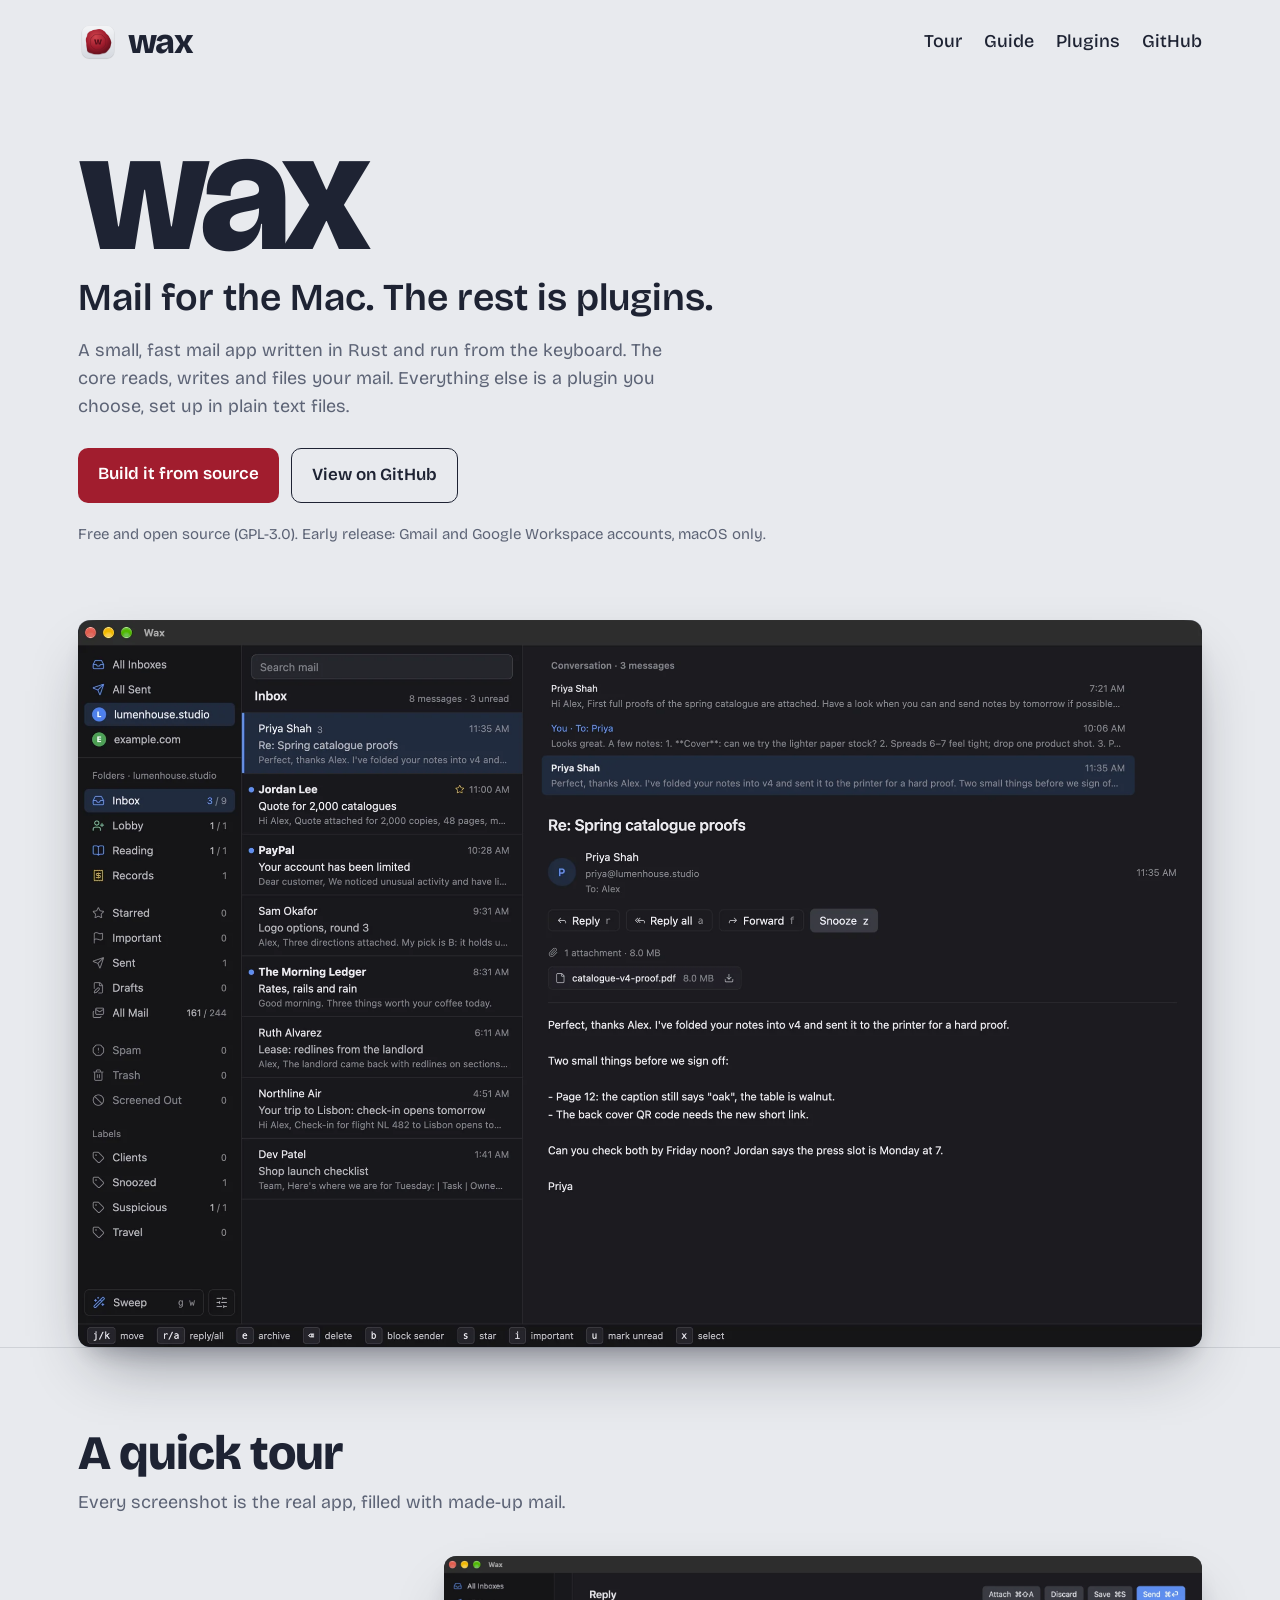
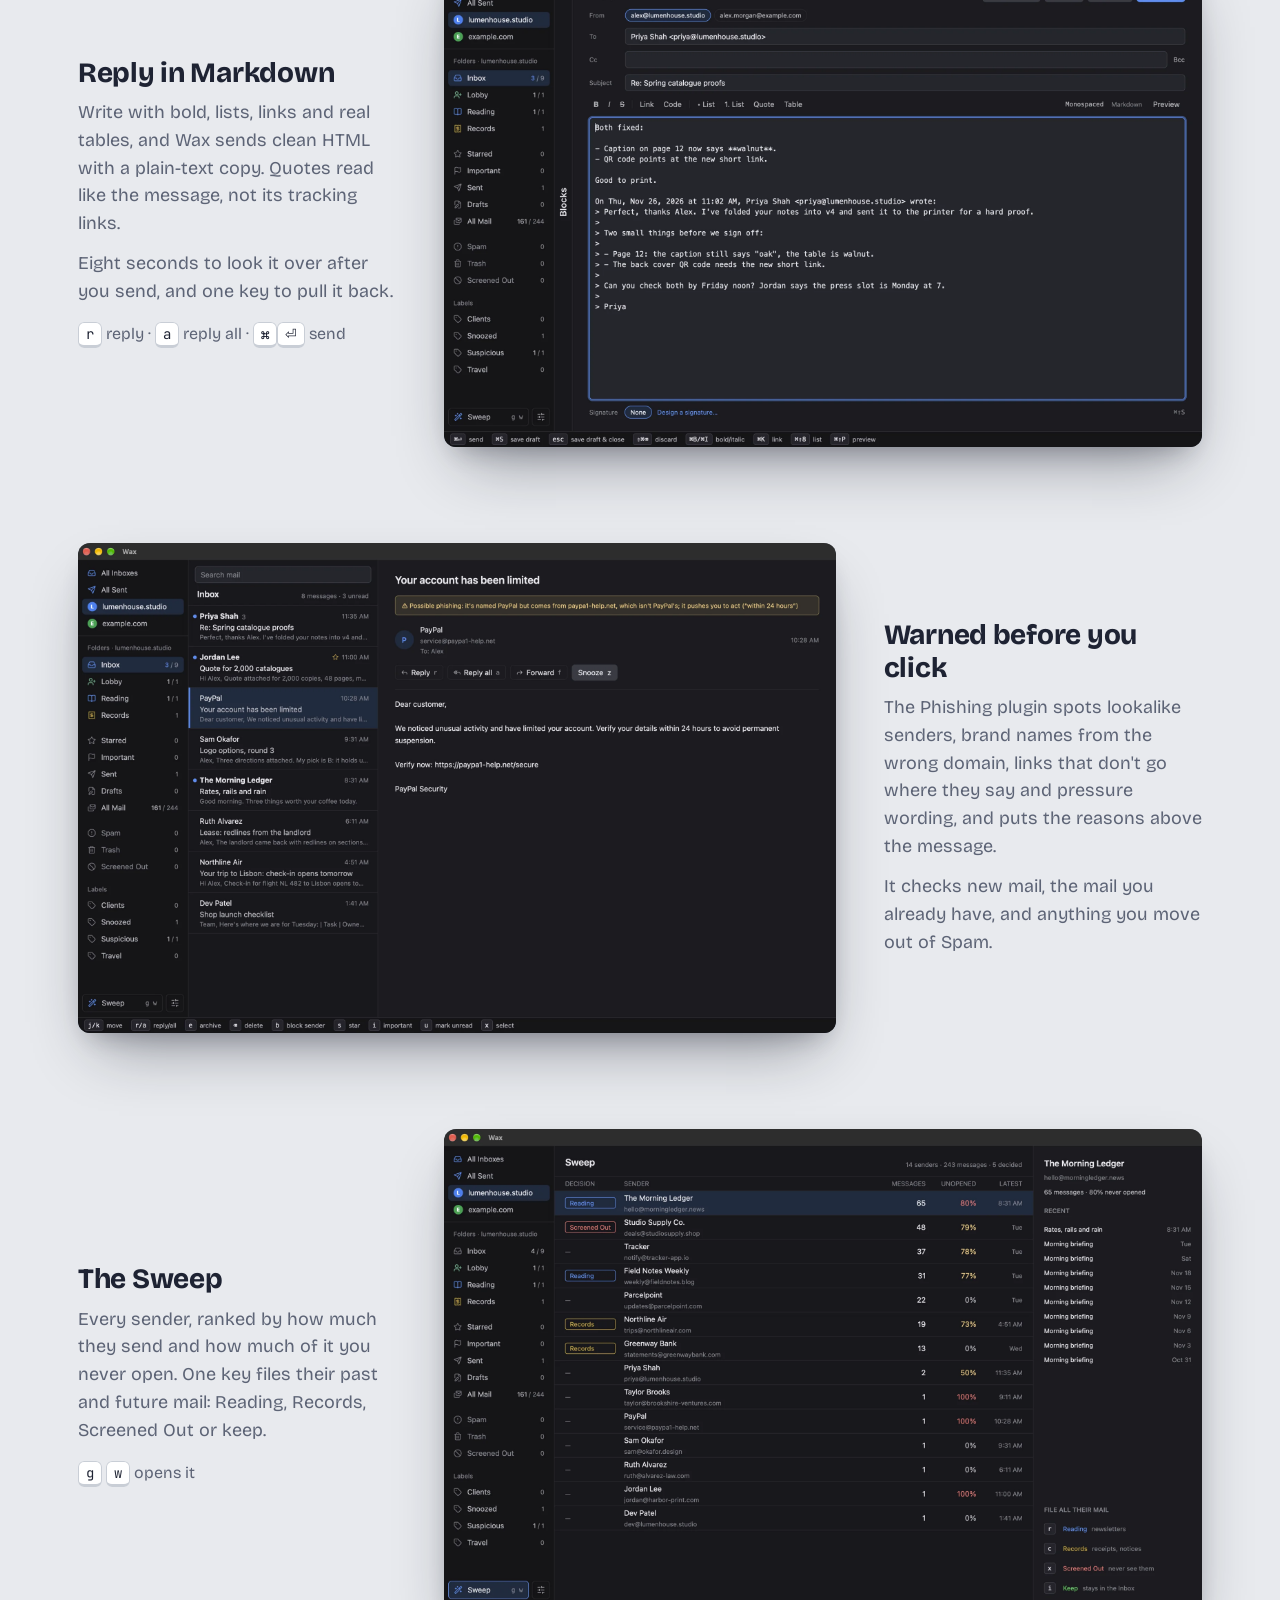
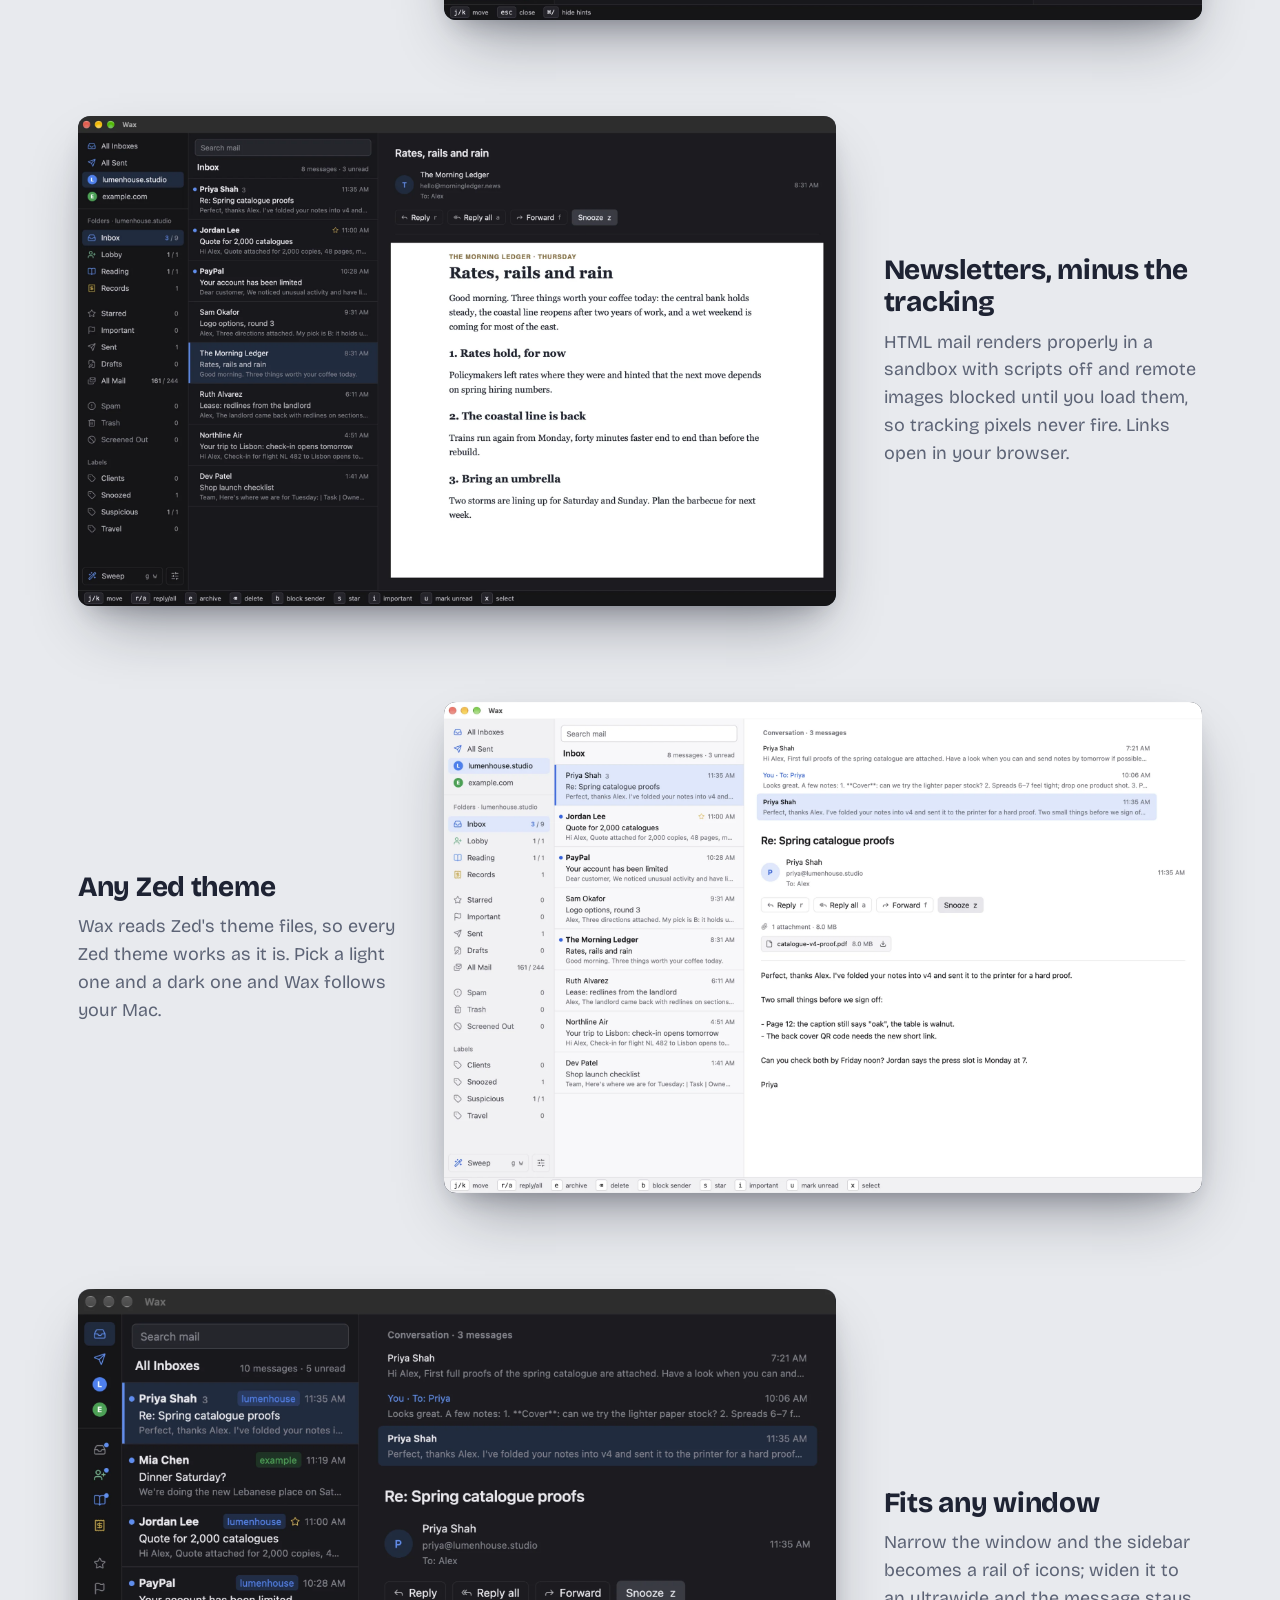
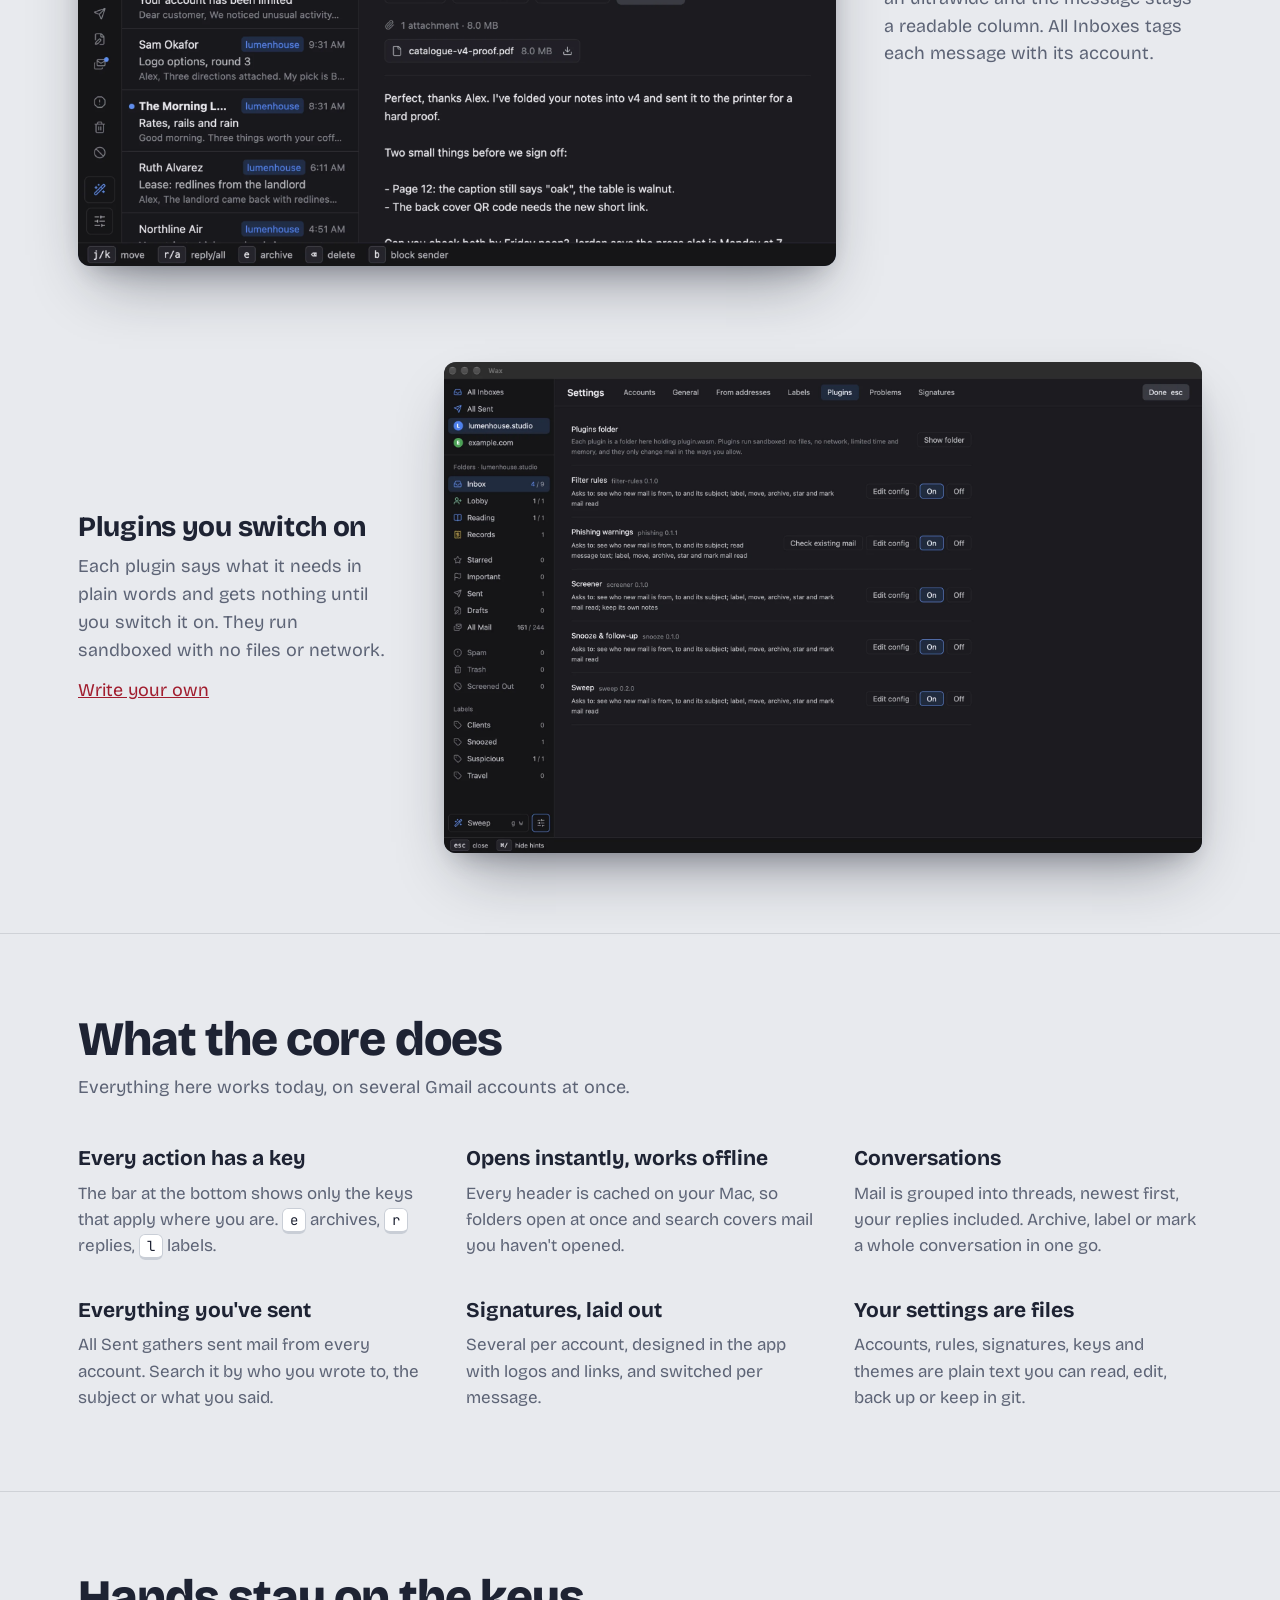
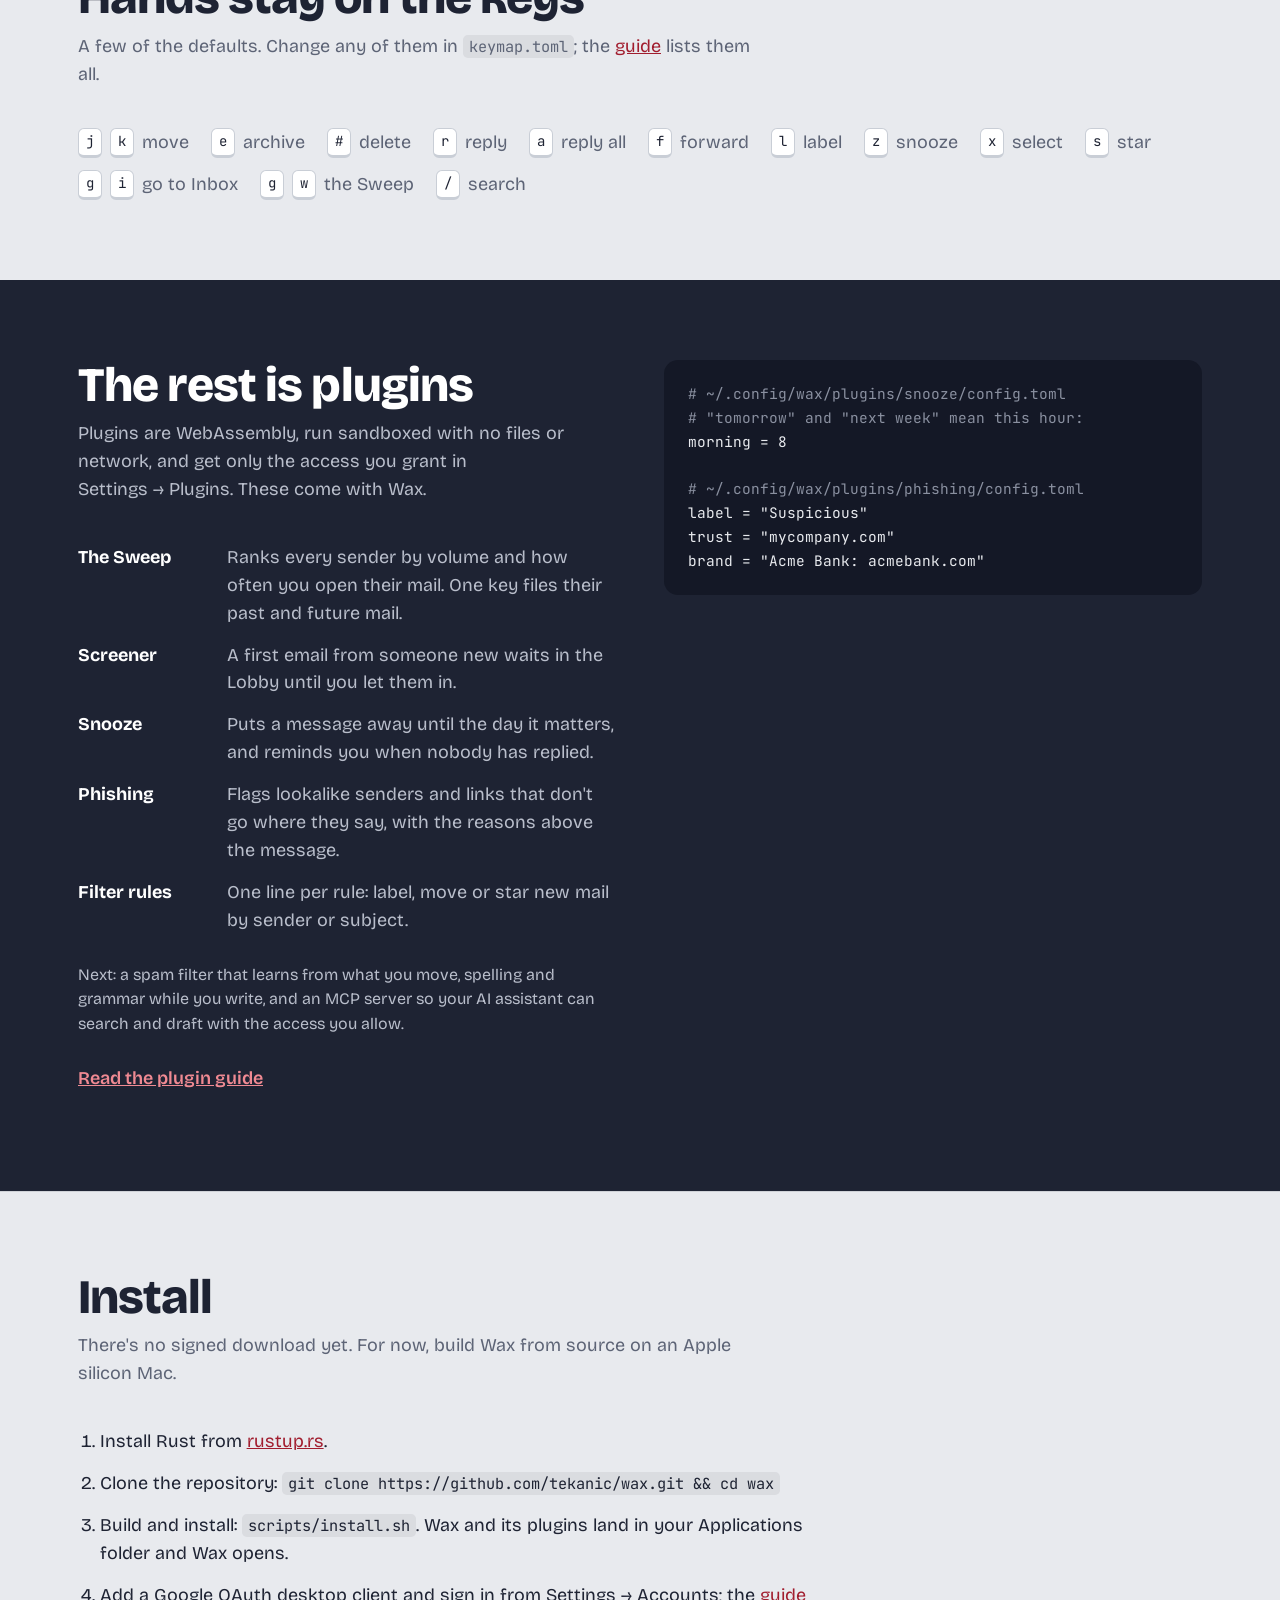
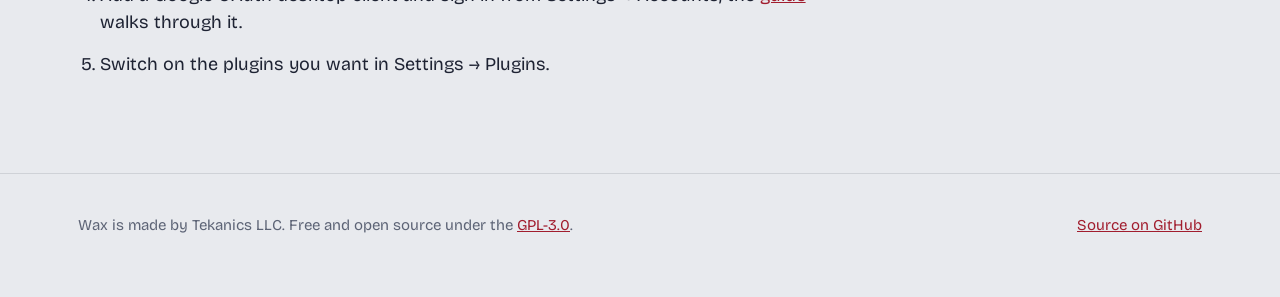
==== docs/index.html @ abd33b06 "Website: screenshots, user guide and plugin guide; demo mode Site - The landing page opens on a scre" ====
<!doctype html>
<html lang="en">
<head>
<meta charset="utf-8">
<meta name="viewport" content="width=device-width, initial-scale=1">
<title>Wax — mail for the Mac</title>
<meta name="description" content="Wax is a small, keyboard-first mail app for the Mac, written in Rust. The core does mail; everything else is a plugin.">
<link rel="icon" type="image/png" href="wax-icon-1024.png">
<link rel="canonical" href="https://tekanic.github.io/wax/">
<meta property="og:title" content="Wax — mail for the Mac">
<meta property="og:description" content="A small, keyboard-first mail app for the Mac. The rest is plugins.">
<meta property="og:image" content="https://tekanic.github.io/wax/shots/og.jpg">
<meta property="og:url" content="https://tekanic.github.io/wax/">
<meta property="og:type" content="website">
<meta name="twitter:card" content="summary_large_image">
<link rel="preconnect" href="https://fonts.googleapis.com">
<link rel="stylesheet" href="https://fonts.googleapis.com/css2?family=Bricolage+Grotesque:opsz,wght@12..96,400..800&family=JetBrains+Mono:wght@400;500&display=swap">
<link rel="stylesheet" href="site.css">
</head>
<body>
<header class="wrap top">
  <a class="mark" href="./" aria-label="Wax home"><img src="wax-icon-1024.png" alt=""><span class="word">wax</span></a>
  <nav aria-label="Main"><a href="#tour">Tour</a><a href="guide/">Guide</a><a href="plugins/">Plugins</a><a href="https://github.com/tekanic/wax">GitHub</a></nav>
</header>

<main>
<div class="wrap hero">
  <h1 class="word">wax</h1>
  <p class="line">Mail for the Mac. The rest is plugins.</p>
  <p class="sub">A small, fast mail app written in Rust and run from the keyboard. The core reads, writes and files your mail. Everything else is a plugin you choose, set up in plain text files.</p>
  <div class="cta">
    <a class="btn primary" href="guide/#install">Build it from source</a>
    <a class="btn ghost" href="https://github.com/tekanic/wax">View on GitHub</a>
  </div>
  <span class="status">Free and open source (GPL-3.0). Early release: Gmail and Google Workspace accounts, macOS only.</span>
</div>
<div class="hero-shot">
  <figure class="shot"><img src="shots/inbox.webp" width="2200" height="1424" alt="Wax in its dark theme: accounts and folders on the left, the Inbox in the middle, and a three-message conversation open on the right with Reply, Reply all, Forward and Snooze buttons."></figure>
</div>

<section id="tour">
  <div class="wrap">
    <h2>A quick tour</h2>
    <p class="intro">Every screenshot is the real app, filled with made-up mail.</p>
    <div class="tour">
      <div class="stop">
        <div class="says">
          <h3>Reply in Markdown</h3>
          <p>Write with bold, lists, links and real tables, and Wax sends clean HTML with a plain-text copy. Quotes read like the message, not its tracking links.</p>
          <p>Eight seconds to look it over after you send, and one key to pull it back.</p>
          <p class="key"><kbd>r</kbd> reply · <kbd>a</kbd> reply all · <kbd>⌘</kbd><kbd>⏎</kbd> send</p>
        </div>
        <figure class="shot"><img src="shots/reply.webp" width="2200" height="1424" loading="lazy" alt="Writing a reply: From, To, Cc and Subject fields, a formatting bar, and the reply body in Markdown above the quoted message."></figure>
      </div>
      <div class="stop">
        <div class="says">
          <h3>Warned before you click</h3>
          <p>The Phishing plugin spots lookalike senders, brand names from the wrong domain, links that don't go where they say and pressure wording, and puts the reasons above the message.</p>
          <p>It checks new mail, the mail you already have, and anything you move out of Spam.</p>
        </div>
        <figure class="shot"><img src="shots/phishing.webp" width="2200" height="1424" loading="lazy" alt="A message claiming to be from PayPal, with an amber banner above it explaining that it comes from paypa1-help.net, which isn't PayPal's."></figure>
      </div>
      <div class="stop">
        <div class="says">
          <h3>The Sweep</h3>
          <p>Every sender, ranked by how much they send and how much of it you never open. One key files their past and future mail: Reading, Records, Screened Out or keep.</p>
          <p class="key"><kbd>g</kbd> <kbd>w</kbd> opens it</p>
        </div>
        <figure class="shot"><img src="shots/sweep.webp" width="2200" height="1424" loading="lazy" alt="The Sweep: senders listed by message count with the share never opened, each with a decision such as Reading, Records or Screened Out, and details for the selected sender on the right."></figure>
      </div>
      <div class="stop">
        <div class="says">
          <h3>Newsletters, minus the tracking</h3>
          <p>HTML mail renders properly in a sandbox with scripts off and remote images blocked until you load them, so tracking pixels never fire. Links open in your browser.</p>
        </div>
        <figure class="shot"><img src="shots/newsletter.webp" width="2200" height="1424" loading="lazy" alt="A newsletter rendered on a white page inside the reader, with headings and paragraphs."></figure>
      </div>
      <div class="stop">
        <div class="says">
          <h3>Any Zed theme</h3>
          <p>Wax reads Zed's theme files, so every Zed theme works as it is. Pick a light one and a dark one and Wax follows your Mac.</p>
        </div>
        <figure class="shot"><img src="shots/light.webp" width="2200" height="1424" loading="lazy" alt="Wax in its light theme, showing the same Inbox and conversation."></figure>
      </div>
      <div class="stop">
        <div class="says">
          <h3>Fits any window</h3>
          <p>Narrow the window and the sidebar becomes a rail of icons; widen it to an ultrawide and the message stays a readable column. All Inboxes tags each message with its account.</p>
        </div>
        <figure class="shot"><img src="shots/compact.webp" width="2200" height="1677" loading="lazy" alt="A narrow Wax window: the sidebar reduced to icons, All Inboxes listing mail from two accounts with colored account tags, and a message open beside it."></figure>
      </div>
      <div class="stop">
        <div class="says">
          <h3>Plugins you switch on</h3>
          <p>Each plugin says what it needs in plain words and gets nothing until you switch it on. They run sandboxed with no files or network.</p>
          <p><a href="plugins/">Write your own</a></p>
        </div>
        <figure class="shot"><img src="shots/plugins.webp" width="2200" height="1424" loading="lazy" alt="Settings, Plugins: Filter rules, Phishing warnings, Screener, Snooze and follow-up and Sweep, each listing what it asks for, with On and Off switches."></figure>
      </div>
    </div>
  </div>
</section>

<section id="features">
  <div class="wrap">
    <h2>What the core does</h2>
    <p class="intro">Everything here works today, on several Gmail accounts at once.</p>
    <div class="grid">
      <div><h3>Every action has a key</h3><p>The bar at the bottom shows only the keys that apply where you are. <kbd>e</kbd> archives, <kbd>r</kbd> replies, <kbd>l</kbd> labels.</p></div>
      <div><h3>Opens instantly, works offline</h3><p>Every header is cached on your Mac, so folders open at once and search covers mail you haven't opened.</p></div>
      <div><h3>Conversations</h3><p>Mail is grouped into threads, newest first, your replies included. Archive, label or mark a whole conversation in one go.</p></div>
      <div><h3>Everything you've sent</h3><p>All Sent gathers sent mail from every account. Search it by who you wrote to, the subject or what you said.</p></div>
      <div><h3>Signatures, laid out</h3><p>Several per account, designed in the app with logos and links, and switched per message.</p></div>
      <div><h3>Your settings are files</h3><p>Accounts, rules, signatures, keys and themes are plain text you can read, edit, back up or keep in git.</p></div>
    </div>
  </div>
</section>

<section aria-labelledby="keys-h">
  <div class="wrap">
    <h2 id="keys-h">Hands stay on the keys</h2>
    <p class="intro">A few of the defaults. Change any of them in <code>keymap.toml</code>; the <a href="guide/#keyboard">guide</a> lists them all.</p>
    <ul class="keys">
      <li><kbd>j</kbd><kbd>k</kbd> move</li><li><kbd>e</kbd> archive</li><li><kbd>#</kbd> delete</li><li><kbd>r</kbd> reply</li><li><kbd>a</kbd> reply all</li><li><kbd>f</kbd> forward</li><li><kbd>l</kbd> label</li><li><kbd>z</kbd> snooze</li><li><kbd>x</kbd> select</li><li><kbd>s</kbd> star</li><li><kbd>g</kbd> <kbd>i</kbd> go to Inbox</li><li><kbd>g</kbd> <kbd>w</kbd> the Sweep</li><li><kbd>/</kbd> search</li>
    </ul>
  </div>
</section>

<section id="plugins" class="dark">
  <div class="wrap split">
    <div>
      <h2>The rest is plugins</h2>
      <p class="intro">Plugins are WebAssembly, run sandboxed with no files or network, and get only the access you grant in Settings&nbsp;→&nbsp;Plugins. These come with Wax.</p>
      <ul class="plugins">
        <li><strong>The Sweep</strong><span>Ranks every sender by volume and how often you open their mail. One key files their past and future mail.</span></li>
        <li><strong>Screener</strong><span>A first email from someone new waits in the Lobby until you let them in.</span></li>
        <li><strong>Snooze</strong><span>Puts a message away until the day it matters, and reminds you when nobody has replied.</span></li>
        <li><strong>Phishing</strong><span>Flags lookalike senders and links that don't go where they say, with the reasons above the message.</span></li>
        <li><strong>Filter rules</strong><span>One line per rule: label, move or star new mail by sender or subject.</span></li>
      </ul>
      <p class="next">Next: a spam filter that learns from what you move, spelling and grammar while you write, and an MCP server so your AI assistant can search and draft with the access you allow.</p>
      <p class="more"><a href="plugins/">Read the plugin guide</a></p>
    </div>
    <pre><span class="c"># ~/.config/wax/plugins/snooze/config.toml</span>
<span class="c"># "tomorrow" and "next week" mean this hour:</span>
morning = 8

<span class="c"># ~/.config/wax/plugins/phishing/config.toml</span>
label = "Suspicious"
trust = "mycompany.com"
brand = "Acme Bank: acmebank.com"</pre>
  </div>
</section>

<section id="install">
  <div class="wrap">
    <h2>Install</h2>
    <p class="intro">There's no signed download yet. For now, build Wax from source on an Apple silicon Mac.</p>
    <ol class="steps">
      <li>Install Rust from <a href="https://rustup.rs">rustup.rs</a>.</li>
      <li>Clone the repository: <code>git clone https://github.com/tekanic/wax.git &amp;&amp; cd wax</code></li>
      <li>Build and install: <code>scripts/install.sh</code>. Wax and its plugins land in your Applications folder and Wax opens.</li>
      <li>Add a Google OAuth desktop client and sign in from Settings → Accounts; the <a href="guide/#accounts">guide</a> walks through it.</li>
      <li>Switch on the plugins you want in Settings → Plugins.</li>
    </ol>
  </div>
</section>
</main>

<footer>
  <div class="wrap">
    <span>Wax is made by Tekanics LLC. Free and open source under the <a href="https://github.com/tekanic/wax/blob/main/LICENSE">GPL-3.0</a>.</span>
    <span><a href="https://github.com/tekanic/wax">Source on GitHub</a></span>
  </div>
</footer>
</body>
</html>
---- docs/site.css ----
:root{--wax:#A11D2E;--wax-l:#D2464F;--wax-d:#5C0E1A;--ink:#1E2333;--slate:#5D6476;--paper:#E8EAEE;--white:#FFFFFF;--night:#141826;--rule:rgba(30,35,51,.12)}
*{box-sizing:border-box}
html{-webkit-text-size-adjust:100%;scroll-behavior:smooth}
@media (prefers-reduced-motion:reduce){html{scroll-behavior:auto}}
body{margin:0;background:var(--paper);color:var(--ink);font-family:'Bricolage Grotesque',system-ui,sans-serif;font-size:18px;line-height:1.55}
a{color:var(--wax)}a:hover{color:var(--wax-d)}
a:focus-visible,button:focus-visible{outline:3px solid var(--wax);outline-offset:3px;border-radius:4px}
img{max-width:100%;height:auto}
.wrap{max-width:1180px;margin:0 auto;padding-left:28px;padding-right:28px}
header.top{display:flex;align-items:center;justify-content:space-between;gap:16px;padding-top:22px;padding-bottom:22px}
.mark{display:flex;align-items:center;gap:10px;text-decoration:none;color:var(--ink)}
.mark img{width:40px;height:40px}
.word{font-weight:800;letter-spacing:-0.045em;line-height:.8}
.mark .word{font-size:34px}
nav{display:flex;flex-wrap:wrap;justify-content:flex-end;gap:6px 22px}
nav a{text-decoration:none;color:var(--ink);font-weight:500;white-space:nowrap}
nav a:hover,nav a[aria-current]{color:var(--wax)}
nav a[aria-current]{text-decoration:underline;text-underline-offset:6px;text-decoration-thickness:2px}
.btn{display:inline-block;padding:13px 20px;border-radius:10px;font-weight:600;text-decoration:none;font-size:17px}
.btn.primary{background:var(--wax);color:var(--white)}.btn.primary:hover{background:var(--wax-d);color:var(--white)}
.btn.ghost{border:1.5px solid var(--ink);color:var(--ink)}.btn.ghost:hover{background:var(--ink);color:var(--paper)}
kbd{font-family:'JetBrains Mono',ui-monospace,monospace;font-size:14px;background:var(--white);border:1px solid #C9CED6;border-bottom-width:3px;border-radius:6px;padding:2px 7px;color:var(--ink);white-space:nowrap}
code{font-family:'JetBrains Mono',ui-monospace,monospace;font-size:.85em;background:rgba(30,35,51,.07);padding:1px 6px;border-radius:5px}
pre,code,kbd{font-variant-ligatures:none;font-feature-settings:'calt' 0,'liga' 0}
pre{margin:0;font-family:'JetBrains Mono',ui-monospace,monospace;font-size:14.5px;line-height:1.65;background:var(--night);color:#E8EAEE;border-radius:14px;padding:22px 24px;overflow-x:auto}
pre code{background:none;padding:0;font-size:inherit;color:inherit}
pre .c{color:#8A90A0}
footer{padding:40px 0 60px;color:var(--slate);font-size:15px;border-top:1px solid var(--rule)}
footer .wrap{display:flex;flex-wrap:wrap;justify-content:space-between;gap:12px}

.hero{padding-top:44px;padding-bottom:28px}
.hero h1{margin:0;font-size:clamp(84px,13vw,168px)}
.hero .line{margin:14px 0 0;font-size:clamp(26px,3.2vw,38px);font-weight:600;line-height:1.2;max-width:17em}
.hero .sub{margin:16px 0 0;color:var(--slate);max-width:34em}
.cta{display:flex;flex-wrap:wrap;gap:12px;margin-top:28px}
.status{display:inline-block;margin-top:20px;font-size:15px;color:var(--slate)}
.shot{margin:0;border-radius:12px;overflow:hidden;background:var(--night);box-shadow:0 1px 0 rgba(255,255,255,.4) inset,0 30px 60px -20px rgba(20,24,38,.45),0 12px 24px -12px rgba(20,24,38,.3)}
.shot img{display:block;width:100%}
.hero-shot{margin:44px auto 0;max-width:1180px;padding:0 28px}
@media (prefers-reduced-motion:no-preference){
  .hero-shot .shot{animation:rise .9s cubic-bezier(.2,.8,.2,1) .15s both}
  @keyframes rise{from{transform:translateY(28px);opacity:0}to{transform:none;opacity:1}}
}

section{padding:80px 0;border-top:1px solid var(--rule)}
section h2{margin:0 0 10px;font-size:clamp(34px,4.5vw,48px);font-weight:800;letter-spacing:-.02em;line-height:1.05}
section .intro{margin:0 0 40px;color:var(--slate);max-width:38em}
.grid{display:grid;grid-template-columns:repeat(3,minmax(0,1fr));gap:34px 40px}
.grid h3{margin:0 0 6px;font-size:21px;font-weight:700}
.grid p{margin:0;color:var(--slate);font-size:17px}
.keys{display:flex;flex-wrap:wrap;gap:12px 22px;margin:0;padding:0;list-style:none}
.keys li{display:flex;align-items:center;gap:8px;color:var(--slate)}

.tour{display:grid;gap:96px}
.stop{display:grid;grid-template-columns:minmax(0,.42fr) minmax(0,1fr);gap:48px;align-items:center}
.stop:nth-child(even){grid-template-columns:minmax(0,1fr) minmax(0,.42fr)}
.stop:nth-child(even) .says{order:2}
.says h3{margin:0 0 10px;font-size:28px;font-weight:750;letter-spacing:-.01em;line-height:1.15}
.says p{margin:0;color:var(--slate)}
.says p+p{margin-top:12px}
.says .key{margin-top:16px;font-size:16px}

.dark{background:var(--ink);color:var(--paper);border-top:0}
.dark h2{color:var(--white)}.dark .intro{color:#B9BECB}
.dark a{color:#F08A93}.dark a:hover{color:#FFC2C7}
.split{display:grid;grid-template-columns:minmax(0,1fr) minmax(0,1fr);gap:48px;align-items:start}
.plugins{list-style:none;margin:0;padding:0;display:grid;gap:14px}
.plugins li{display:flex;gap:14px;align-items:baseline}
.plugins strong{color:var(--white);min-width:7.5em}
.plugins span{color:#B9BECB}
.next{margin:28px 0 0;color:#B9BECB;font-size:16px;max-width:36em}
.more{margin-top:28px;font-weight:600}
ol.steps{margin:0;padding-left:1.2em;max-width:42em}
ol.steps li{margin-bottom:14px}

.docs{display:grid;grid-template-columns:230px minmax(0,1fr);gap:56px;align-items:start;padding-top:24px;padding-bottom:80px}
.toc{position:sticky;top:24px;max-height:calc(100vh - 48px);overflow:auto;font-size:15px;padding-right:8px}
.toc-title{margin:6px 0 10px;font-size:13px;font-weight:700;color:var(--slate);letter-spacing:.02em}
.toc ul{list-style:none;margin:0;padding:0}
.toc ul ul{padding-left:14px;margin:2px 0 6px}
.toc li{margin:0}
.toc a{display:block;padding:4px 0;color:var(--ink);text-decoration:none;line-height:1.35}
.toc a:hover{color:var(--wax)}
.prose{max-width:780px;min-width:0}
.prose h1{margin:0;font-size:clamp(44px,6vw,64px);font-weight:800;letter-spacing:-.03em;line-height:1}
.prose .lede{margin:14px 0 40px;font-size:21px;color:var(--slate);max-width:34em}
.prose h2{margin:56px 0 14px;padding-top:24px;border-top:1px solid var(--rule);font-size:32px;font-weight:800;letter-spacing:-.015em;line-height:1.1;scroll-margin-top:16px}
.prose h3{margin:36px 0 10px;font-size:22px;font-weight:700;scroll-margin-top:16px}
.prose p,.prose li{font-size:17.5px}
.prose p{margin:0 0 16px}
.prose ul,.prose ol{margin:0 0 18px;padding-left:1.3em}
.prose li{margin-bottom:6px}
.prose pre{margin:0 0 22px}
.prose blockquote{margin:0 0 18px;padding:2px 0 2px 18px;border-left:3px solid var(--wax-l);color:var(--slate)}
.prose table{width:100%;border-collapse:collapse;margin:0 0 24px;font-size:15.5px;display:block;overflow-x:auto}
.prose th,.prose td{text-align:left;vertical-align:top;padding:9px 12px;border-bottom:1px solid var(--rule)}
.prose th{font-size:13.5px;color:var(--slate);font-weight:700;border-bottom:2px solid rgba(30,35,51,.22);white-space:nowrap}
.prose td code{white-space:nowrap}
.prose .edit{margin-top:56px;padding-top:20px;border-top:1px solid var(--rule);font-size:15px}
.prose figure{margin:8px 0 28px}

@media (max-width:900px){
  .stop,.stop:nth-child(even){grid-template-columns:1fr;gap:22px}
  .stop:nth-child(even) .says{order:0}
  .grid{grid-template-columns:1fr 1fr}
  .split{grid-template-columns:1fr}
  .docs{grid-template-columns:1fr;gap:8px}
  .toc{position:static;max-height:none;padding:16px 18px;background:rgba(255,255,255,.55);border-radius:12px}
}
@media (max-width:640px){
  .grid{grid-template-columns:1fr}
  nav{gap:6px 14px}
  .tour{gap:64px}
  .hero-shot{padding:0 14px}
}
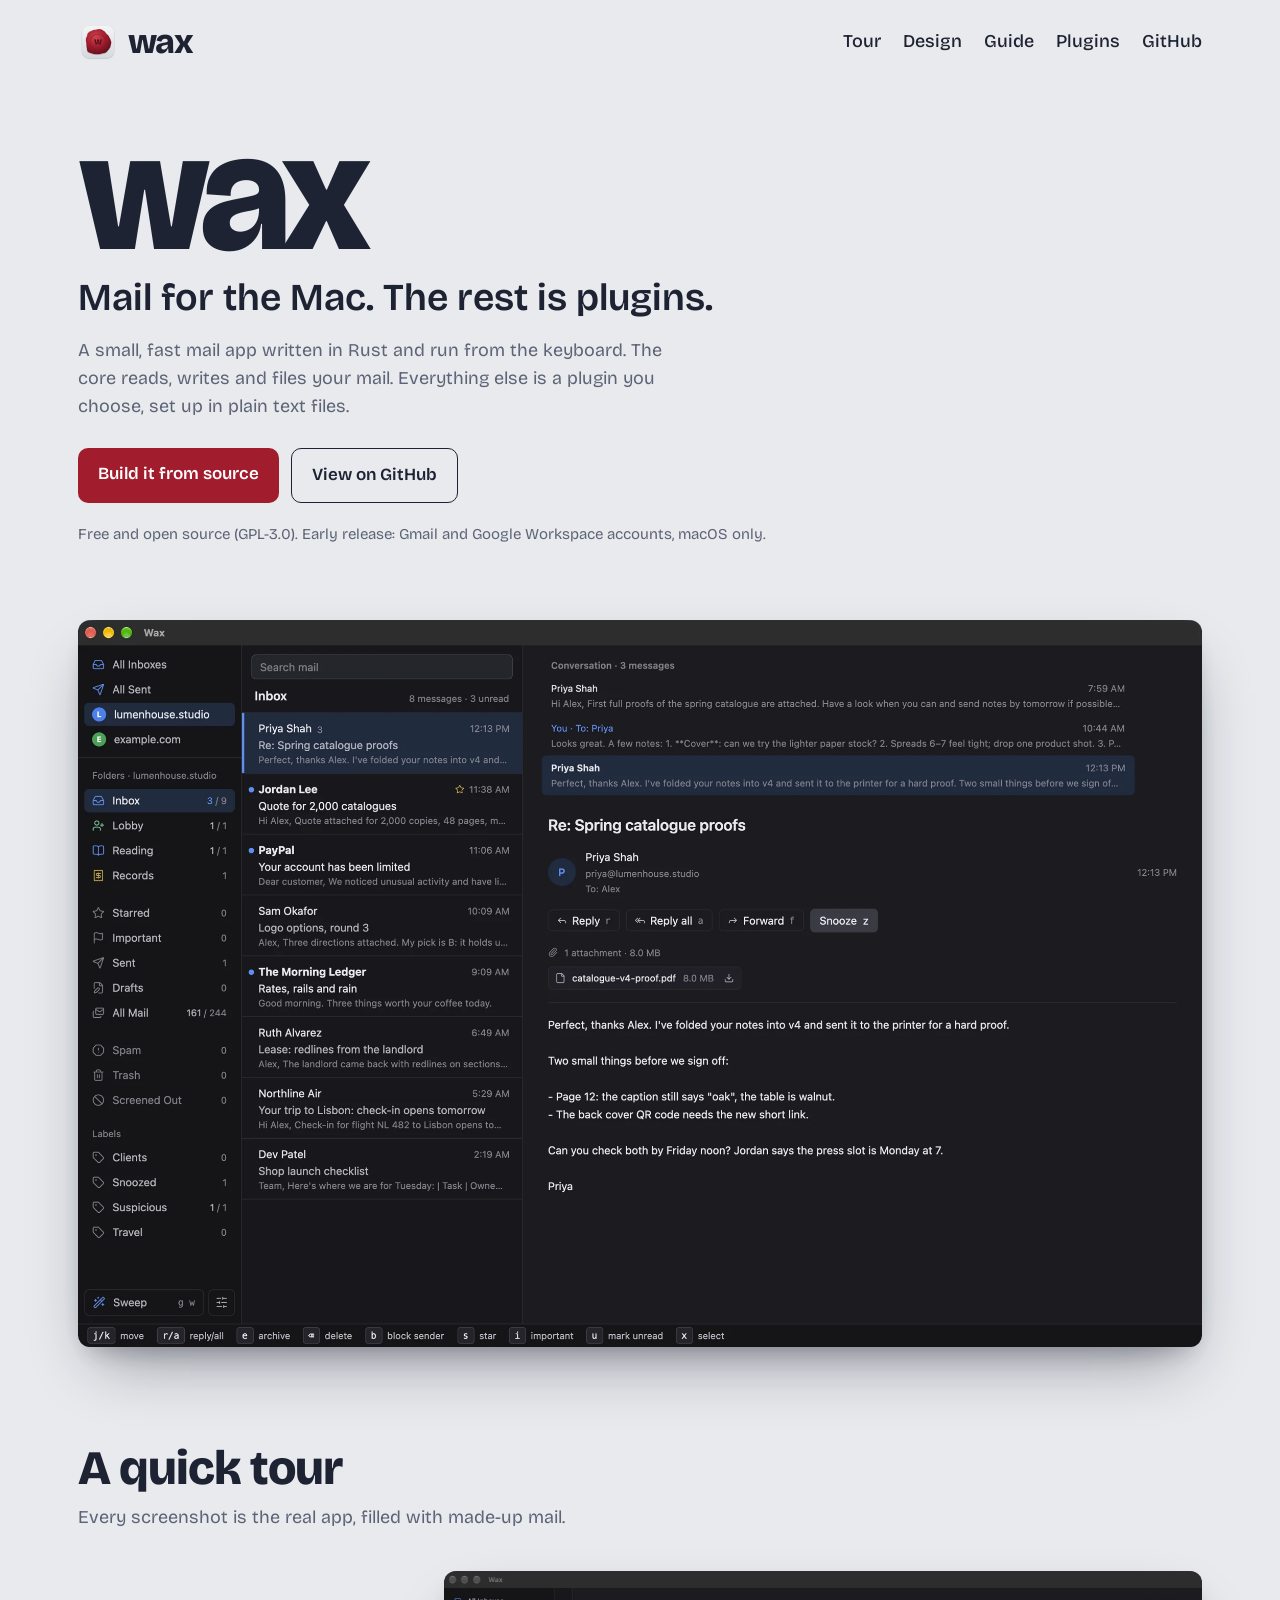
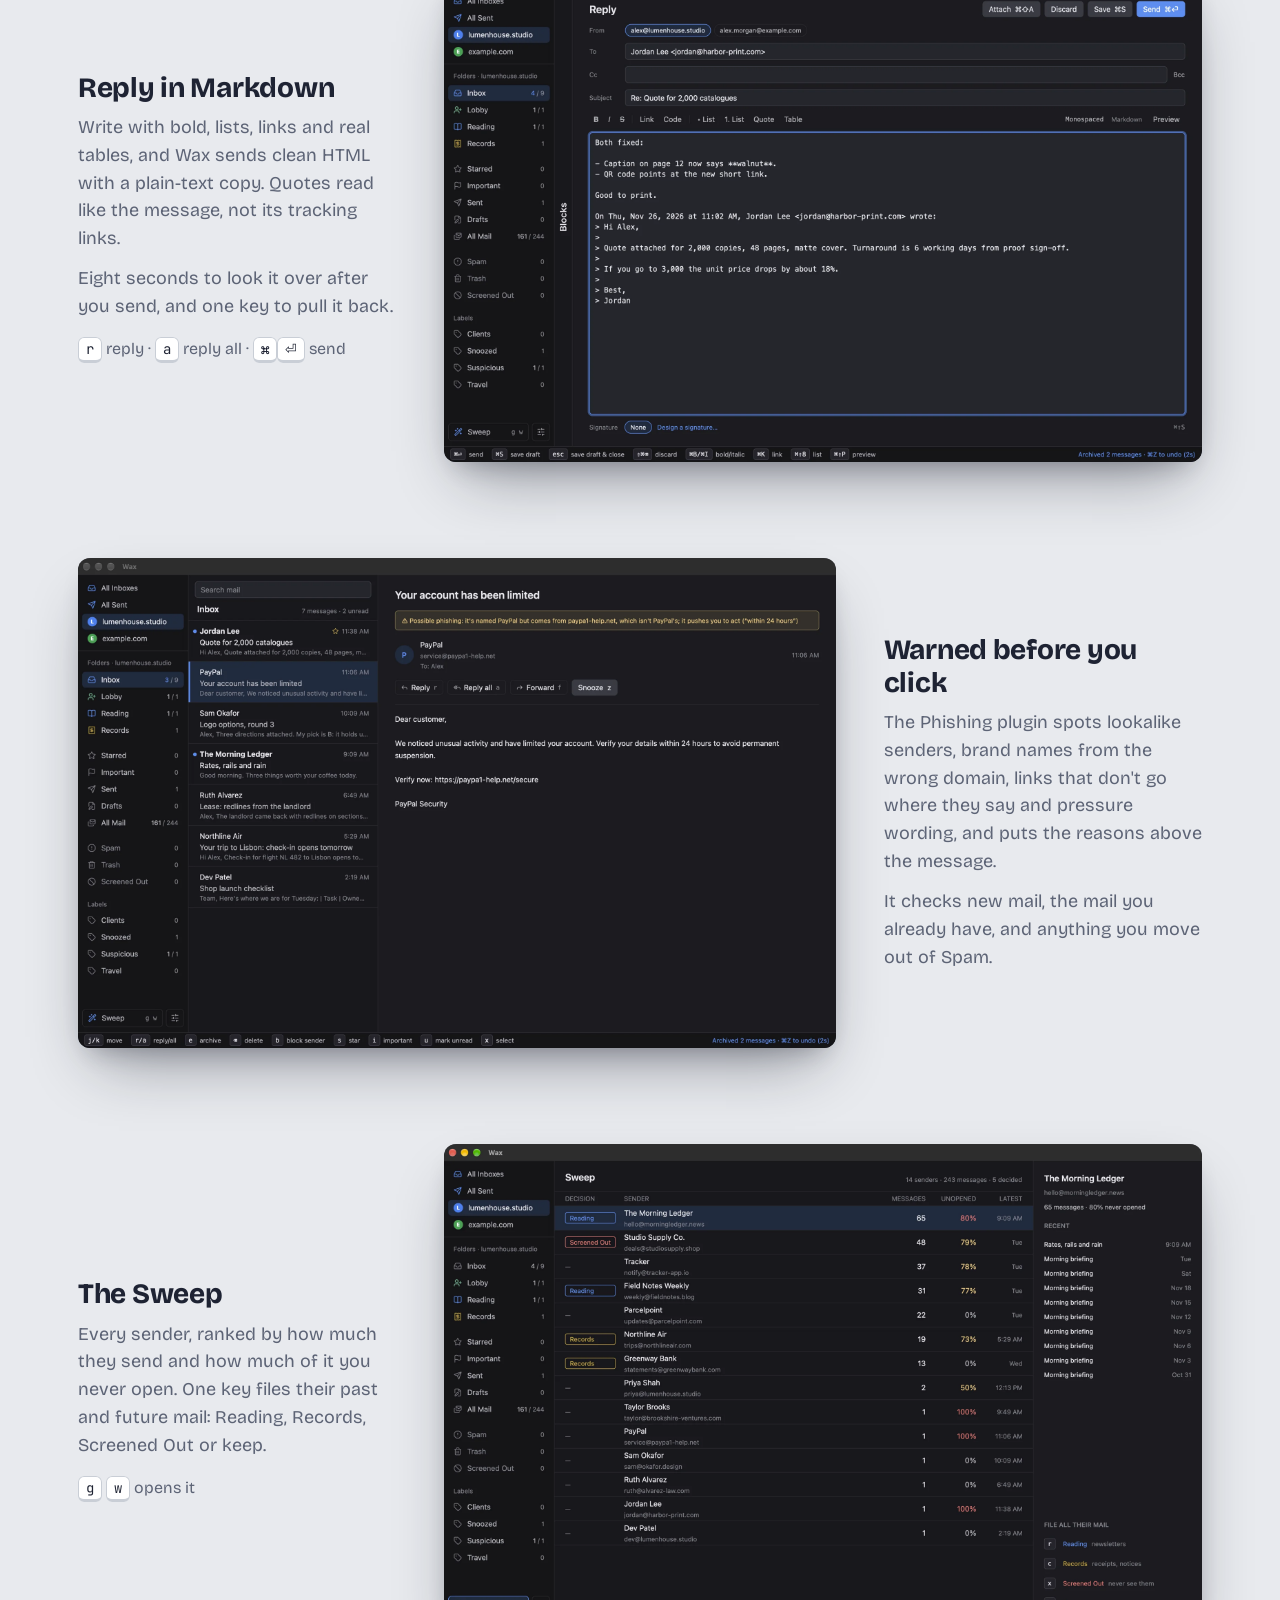
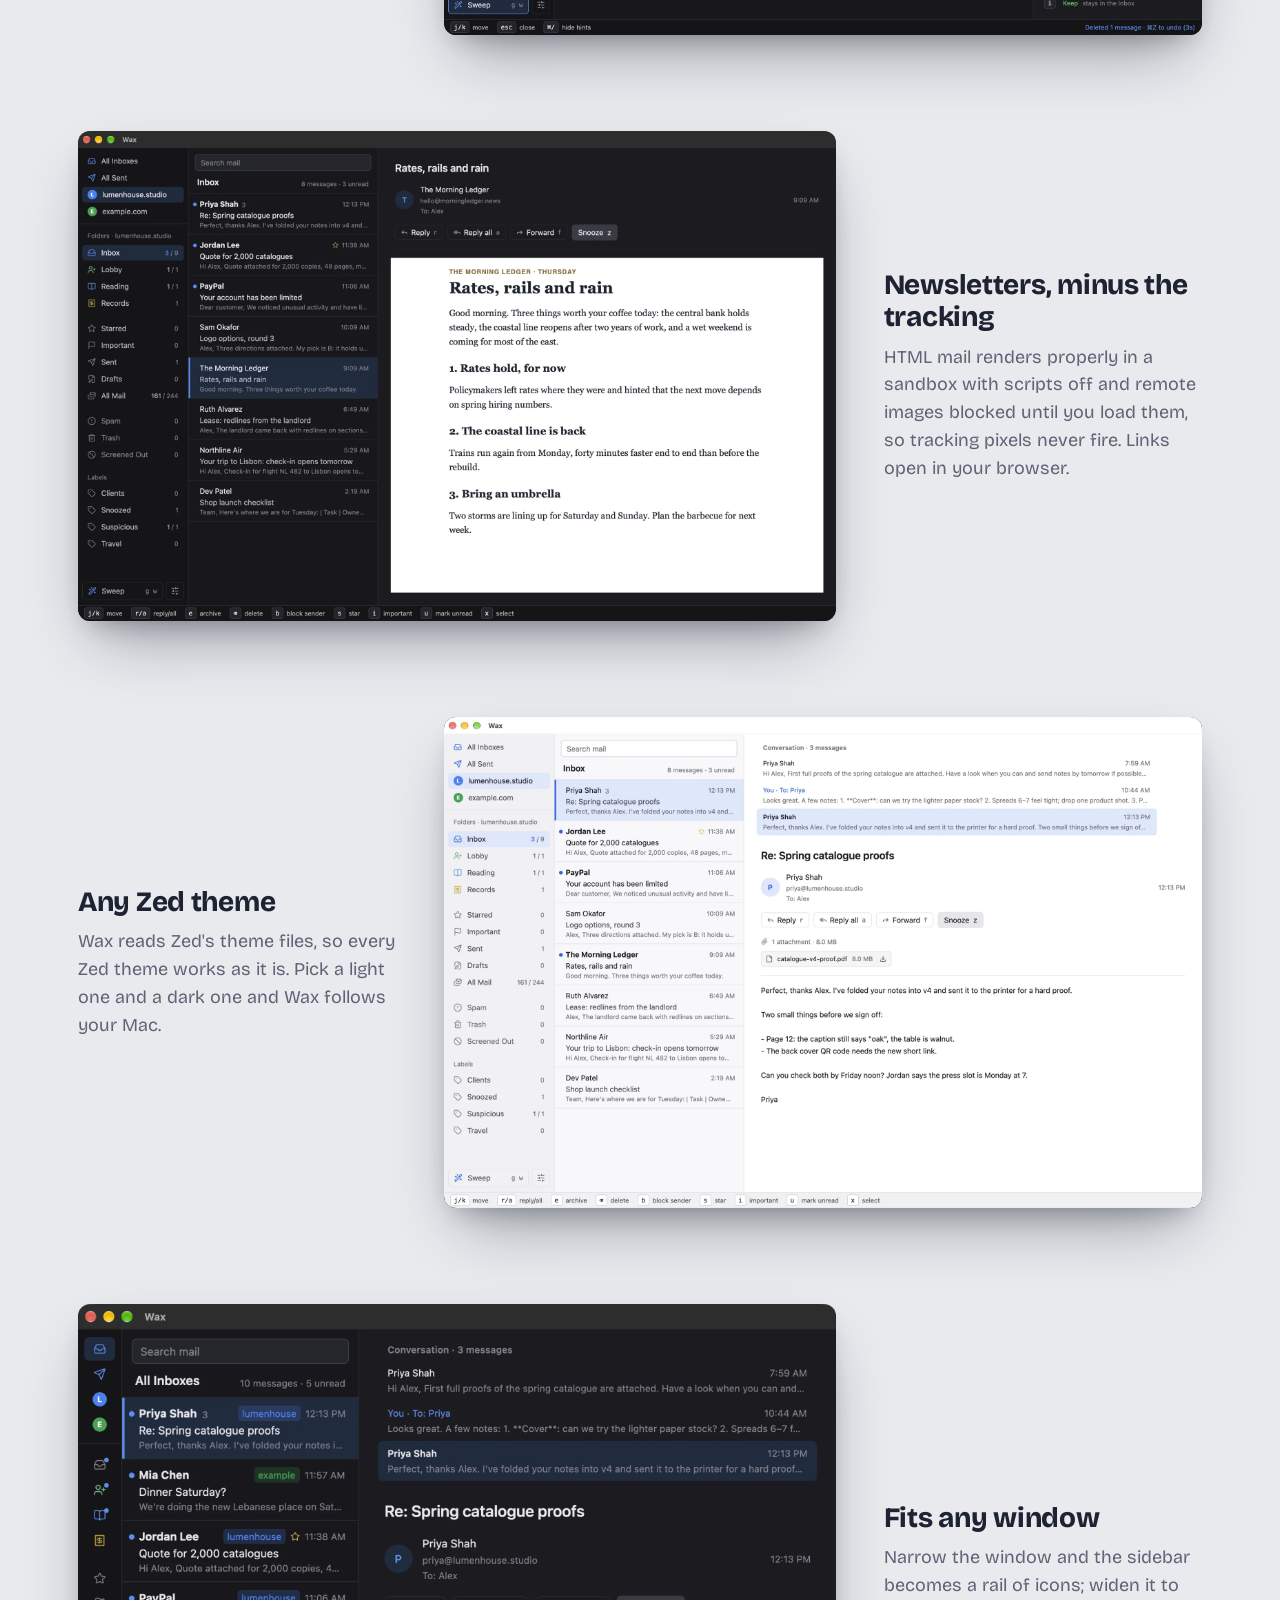
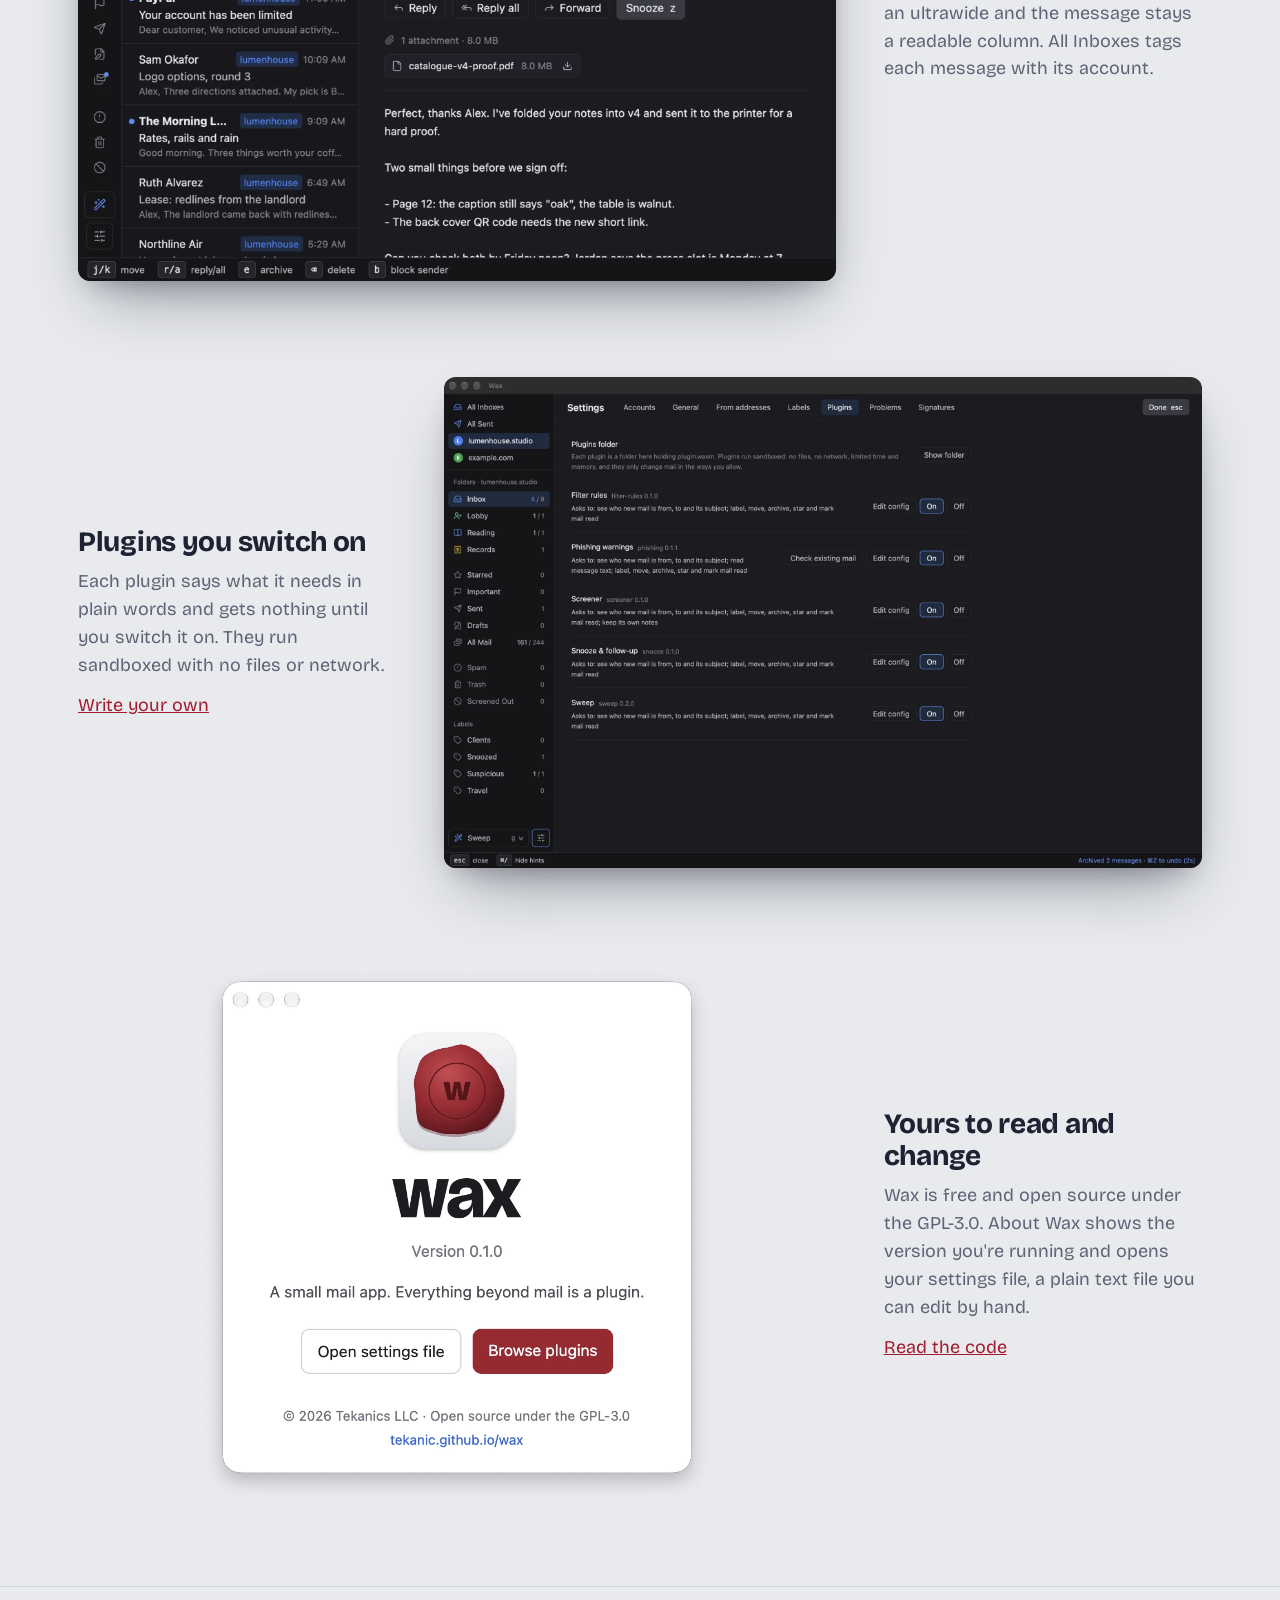
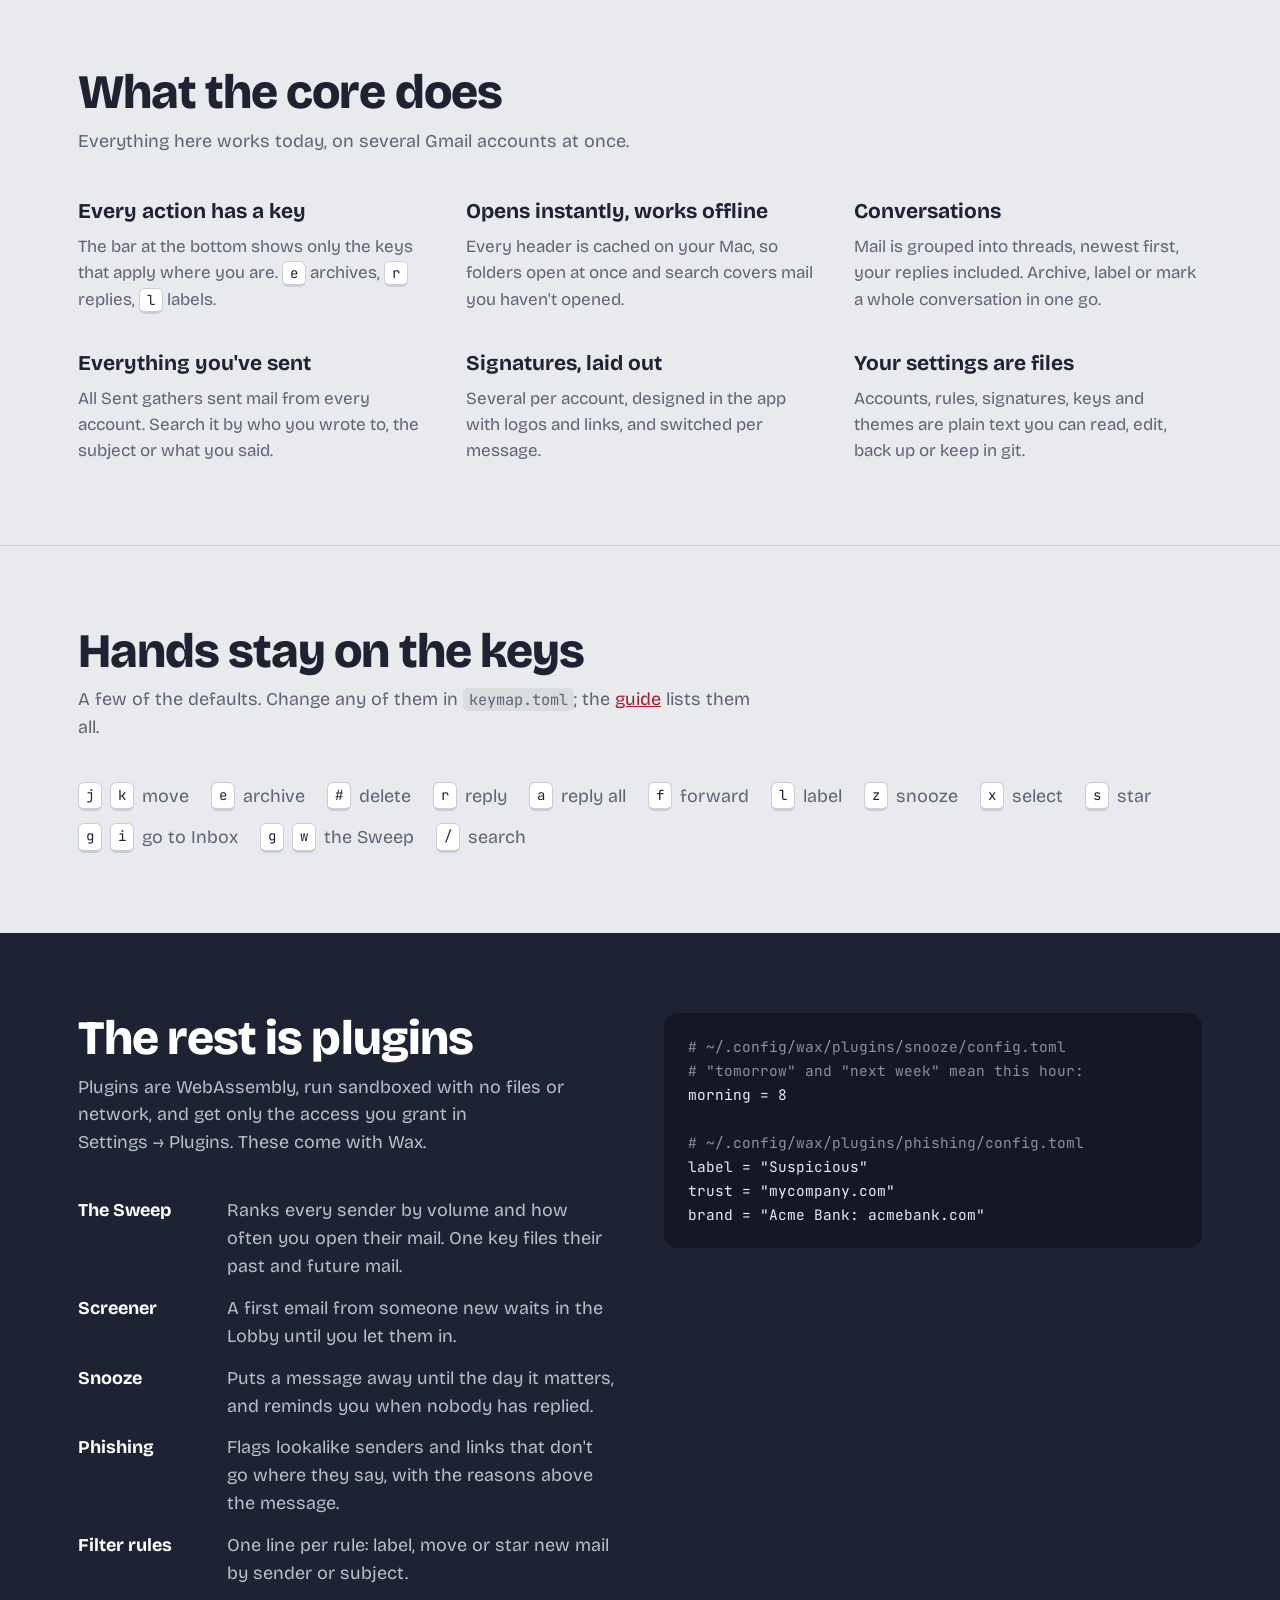
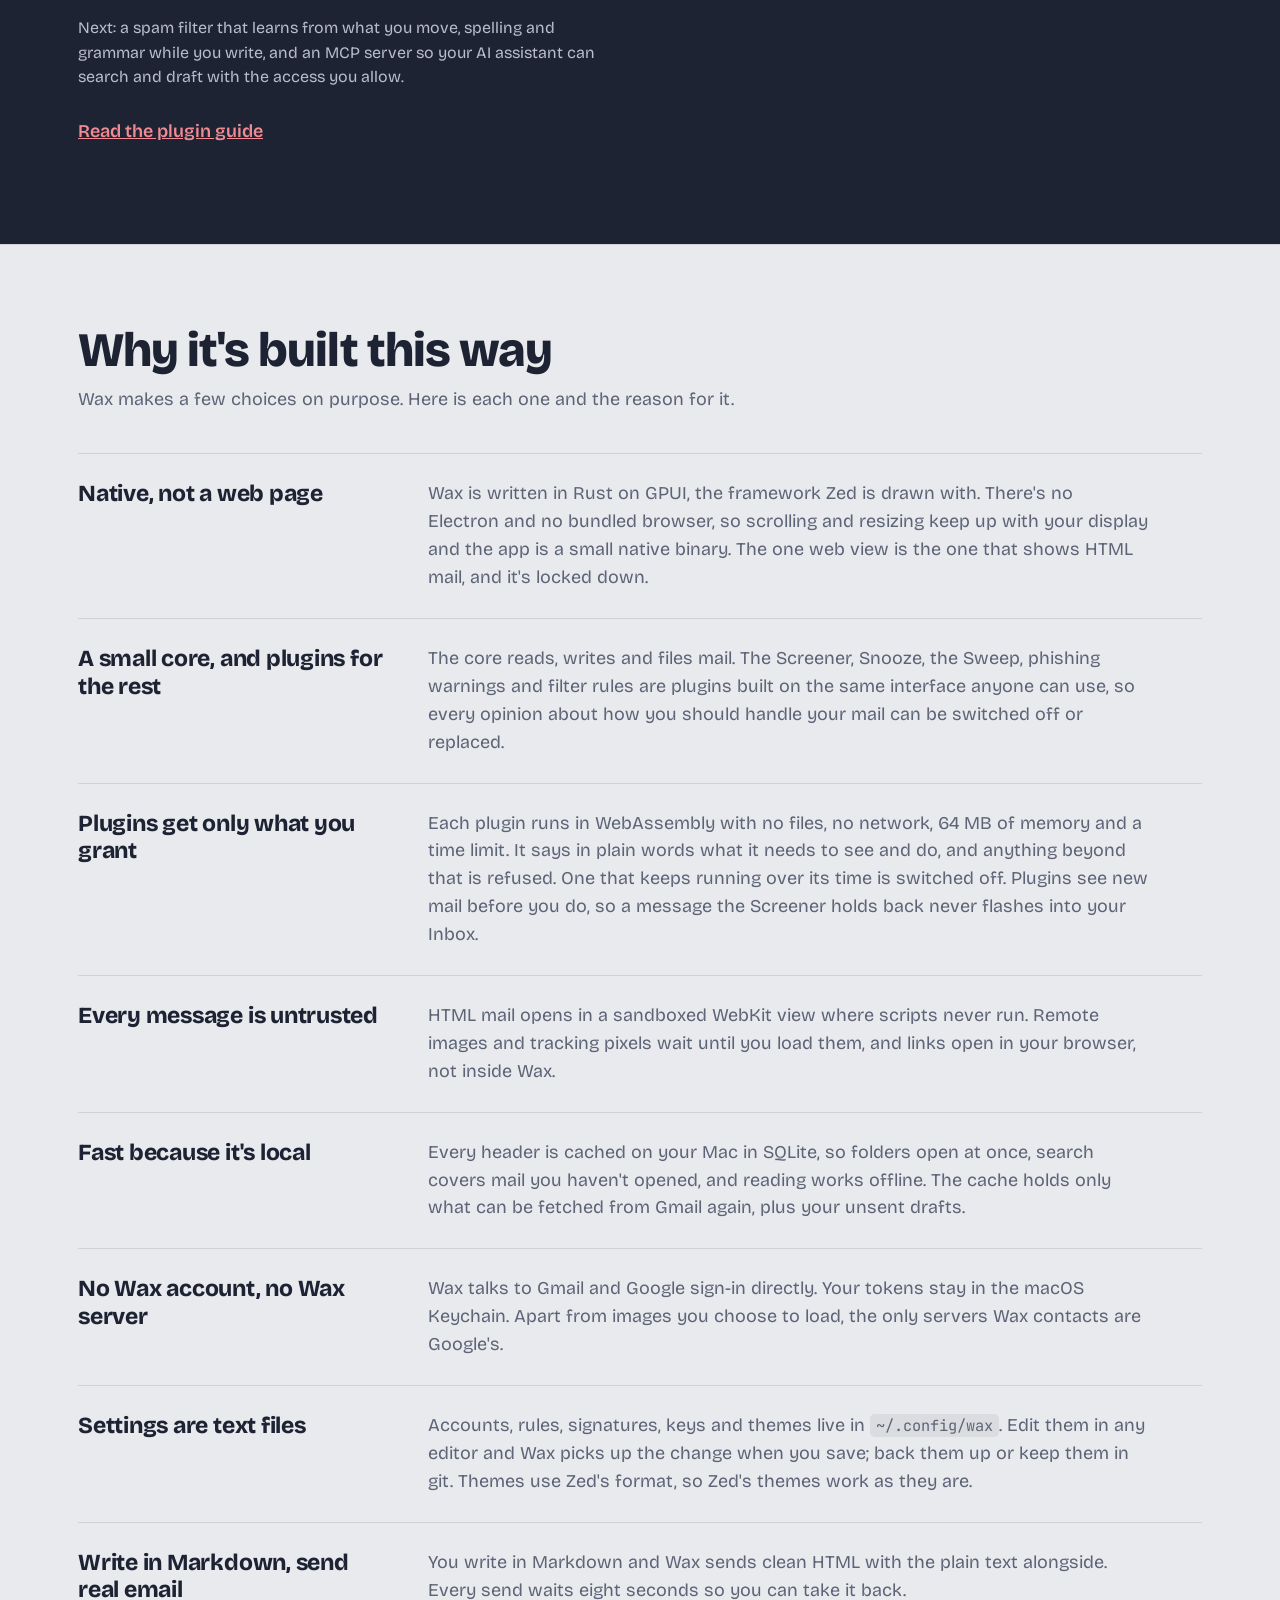
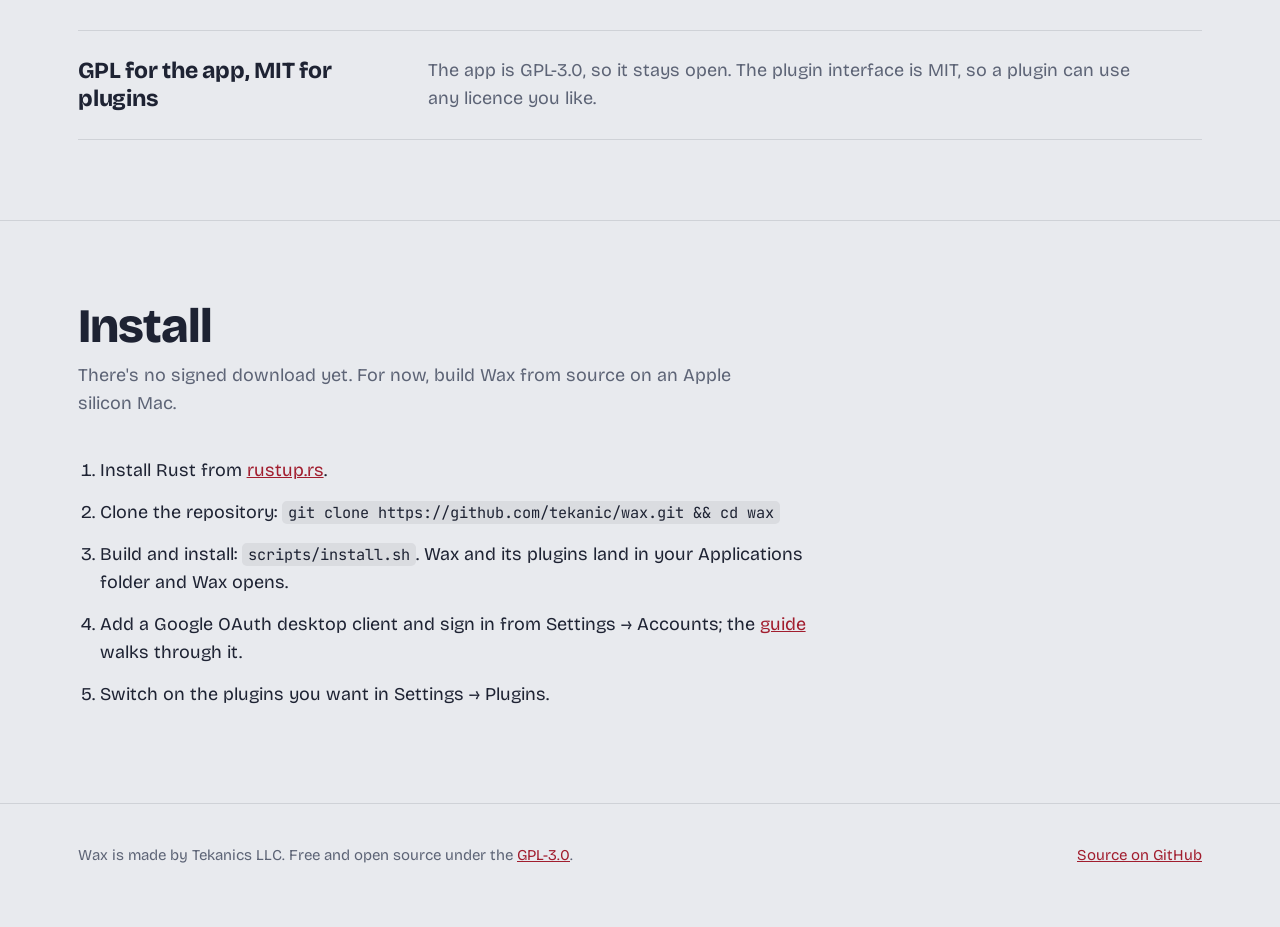
==== commit 77f29bbf: "Site: About shot and a design section; About opens over the Wax window The site gains a "Why it's bu" ====
--- a/docs/index.html
+++ b/docs/index.html
@@ -20,7 +20,7 @@
 <body>
 <header class="wrap top">
   <a class="mark" href="./" aria-label="Wax home"><img src="wax-icon-1024.png" alt=""><span class="word">wax</span></a>
-  <nav aria-label="Main"><a href="#tour">Tour</a><a href="guide/">Guide</a><a href="plugins/">Plugins</a><a href="https://github.com/tekanic/wax">GitHub</a></nav>
+  <nav aria-label="Main"><a href="#tour">Tour</a><a href="#design">Design</a><a href="guide/">Guide</a><a href="plugins/">Plugins</a><a href="https://github.com/tekanic/wax">GitHub</a></nav>
 </header>
 
 <main>
@@ -96,6 +96,14 @@
           <p><a href="plugins/">Write your own</a></p>
         </div>
         <figure class="shot"><img src="shots/plugins.webp" width="2200" height="1424" loading="lazy" alt="Settings, Plugins: Filter rules, Phishing warnings, Screener, Snooze and follow-up and Sweep, each listing what it asks for, with On and Off switches."></figure>
+      </div>
+      <div class="stop">
+        <div class="says">
+          <h3>Yours to read and change</h3>
+          <p>Wax is free and open source under the GPL-3.0. About Wax shows the version you're running and opens your settings file, a plain text file you can edit by hand.</p>
+          <p><a href="https://github.com/tekanic/wax">Read the code</a></p>
+        </div>
+        <figure class="shot window"><img src="shots/about.webp" width="932" height="972" loading="lazy" alt="The About Wax window: the red wax seal icon, the wax wordmark, Version 0.1.0, the line A small mail app. Everything beyond mail is a plugin, and buttons to open the settings file and browse plugins."></figure>
       </div>
     </div>
   </div>
@@ -152,6 +160,24 @@
   </div>
 </section>
 
+<section id="design">
+  <div class="wrap">
+    <h2>Why it's built this way</h2>
+    <p class="intro">Wax makes a few choices on purpose. Here is each one and the reason for it.</p>
+    <ul class="choices">
+      <li><h3>Native, not a web page</h3><p>Wax is written in Rust on GPUI, the framework Zed is drawn with. There's no Electron and no bundled browser, so scrolling and resizing keep up with your display and the app is a small native binary. The one web view is the one that shows HTML mail, and it's locked down.</p></li>
+      <li><h3>A small core, and plugins for the rest</h3><p>The core reads, writes and files mail. The Screener, Snooze, the Sweep, phishing warnings and filter rules are plugins built on the same interface anyone can use, so every opinion about how you should handle your mail can be switched off or replaced.</p></li>
+      <li><h3>Plugins get only what you grant</h3><p>Each plugin runs in WebAssembly with no files, no network, 64&nbsp;MB of memory and a time limit. It says in plain words what it needs to see and do, and anything beyond that is refused. One that keeps running over its time is switched off. Plugins see new mail before you do, so a message the Screener holds back never flashes into your Inbox.</p></li>
+      <li><h3>Every message is untrusted</h3><p>HTML mail opens in a sandboxed WebKit view where scripts never run. Remote images and tracking pixels wait until you load them, and links open in your browser, not inside Wax.</p></li>
+      <li><h3>Fast because it's local</h3><p>Every header is cached on your Mac in SQLite, so folders open at once, search covers mail you haven't opened, and reading works offline. The cache holds only what can be fetched from Gmail again, plus your unsent drafts.</p></li>
+      <li><h3>No Wax account, no Wax server</h3><p>Wax talks to Gmail and Google sign-in directly. Your tokens stay in the macOS Keychain. Apart from images you choose to load, the only servers Wax contacts are Google's.</p></li>
+      <li><h3>Settings are text files</h3><p>Accounts, rules, signatures, keys and themes live in <code>~/.config/wax</code>. Edit them in any editor and Wax picks up the change when you save; back them up or keep them in git. Themes use Zed's format, so Zed's themes work as they are.</p></li>
+      <li><h3>Write in Markdown, send real email</h3><p>You write in Markdown and Wax sends clean HTML with the plain text alongside. Every send waits eight seconds so you can take it back.</p></li>
+      <li><h3>GPL for the app, MIT for plugins</h3><p>The app is GPL-3.0, so it stays open. The plugin interface is MIT, so a plugin can use any licence you like.</p></li>
+    </ul>
+  </div>
+</section>
+
 <section id="install">
   <div class="wrap">
     <h2>Install</h2>
--- a/docs/site.css
+++ b/docs/site.css
@@ -36,7 +36,9 @@
 .status{display:inline-block;margin-top:20px;font-size:15px;color:var(--slate)}
 .shot{margin:0;border-radius:12px;overflow:hidden;background:var(--night);box-shadow:0 1px 0 rgba(255,255,255,.4) inset,0 30px 60px -20px rgba(20,24,38,.45),0 12px 24px -12px rgba(20,24,38,.3)}
 .shot img{display:block;width:100%}
+.shot.window{background:none;box-shadow:none;border-radius:0;overflow:visible;max-width:520px;justify-self:center}
 .hero-shot{margin:44px auto 0;max-width:1180px;padding:0 28px}
+#tour{border-top:0;padding-top:96px}
 @media (prefers-reduced-motion:no-preference){
   .hero-shot .shot{animation:rise .9s cubic-bezier(.2,.8,.2,1) .15s both}
   @keyframes rise{from{transform:translateY(28px);opacity:0}to{transform:none;opacity:1}}
@@ -70,6 +72,10 @@
 .plugins span{color:#B9BECB}
 .next{margin:28px 0 0;color:#B9BECB;font-size:16px;max-width:36em}
 .more{margin-top:28px;font-weight:600}
+.choices{list-style:none;margin:0;padding:0;border-top:1px solid var(--rule)}
+.choices li{display:grid;grid-template-columns:minmax(0,.4fr) minmax(0,1fr);gap:40px;padding:26px 0;border-bottom:1px solid var(--rule)}
+.choices h3{margin:0;font-size:23px;font-weight:750;letter-spacing:-.01em;line-height:1.2}
+.choices p{margin:0;color:var(--slate);max-width:40em}
 ol.steps{margin:0;padding-left:1.2em;max-width:42em}
 ol.steps li{margin-bottom:14px}
 
@@ -104,6 +110,7 @@
   .stop:nth-child(even) .says{order:0}
   .grid{grid-template-columns:1fr 1fr}
   .split{grid-template-columns:1fr}
+  .choices li{grid-template-columns:1fr;gap:8px}
   .docs{grid-template-columns:1fr;gap:8px}
   .toc{position:static;max-height:none;padding:16px 18px;background:rgba(255,255,255,.55);border-radius:12px}
 }
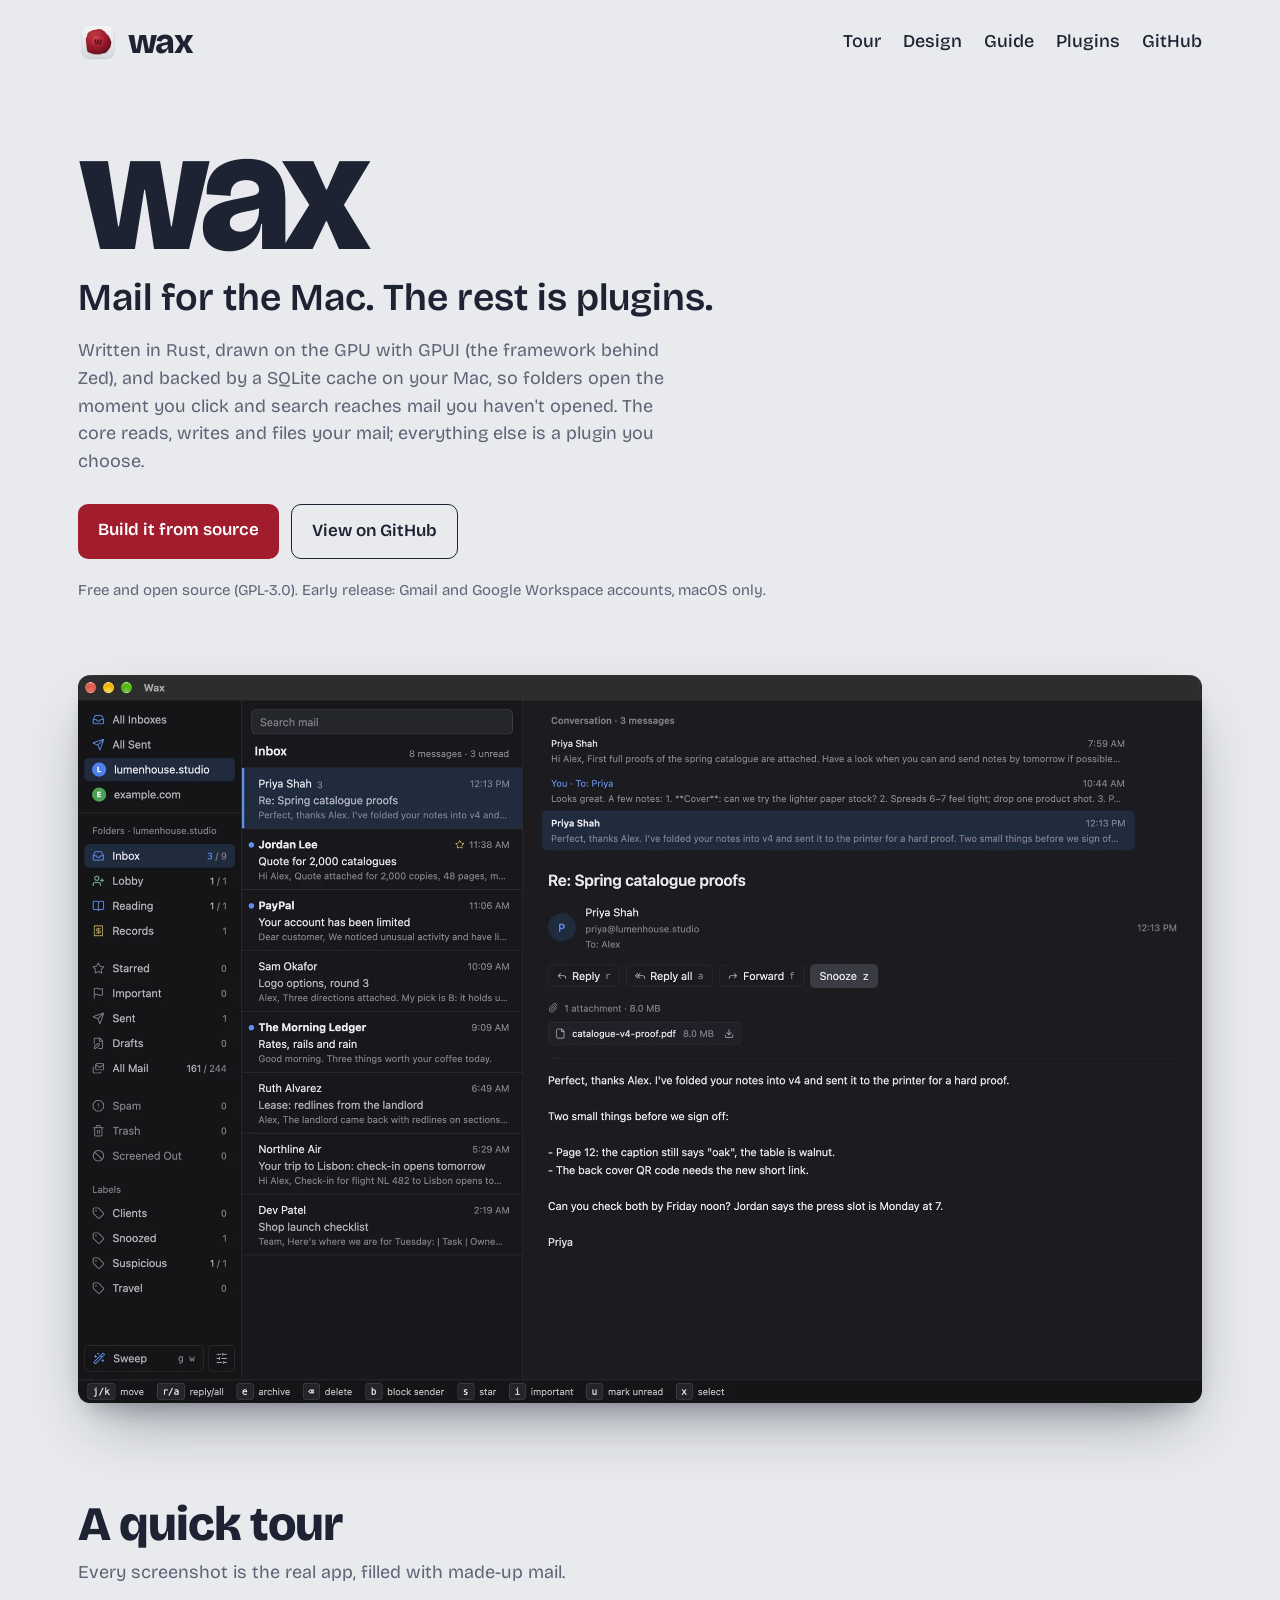
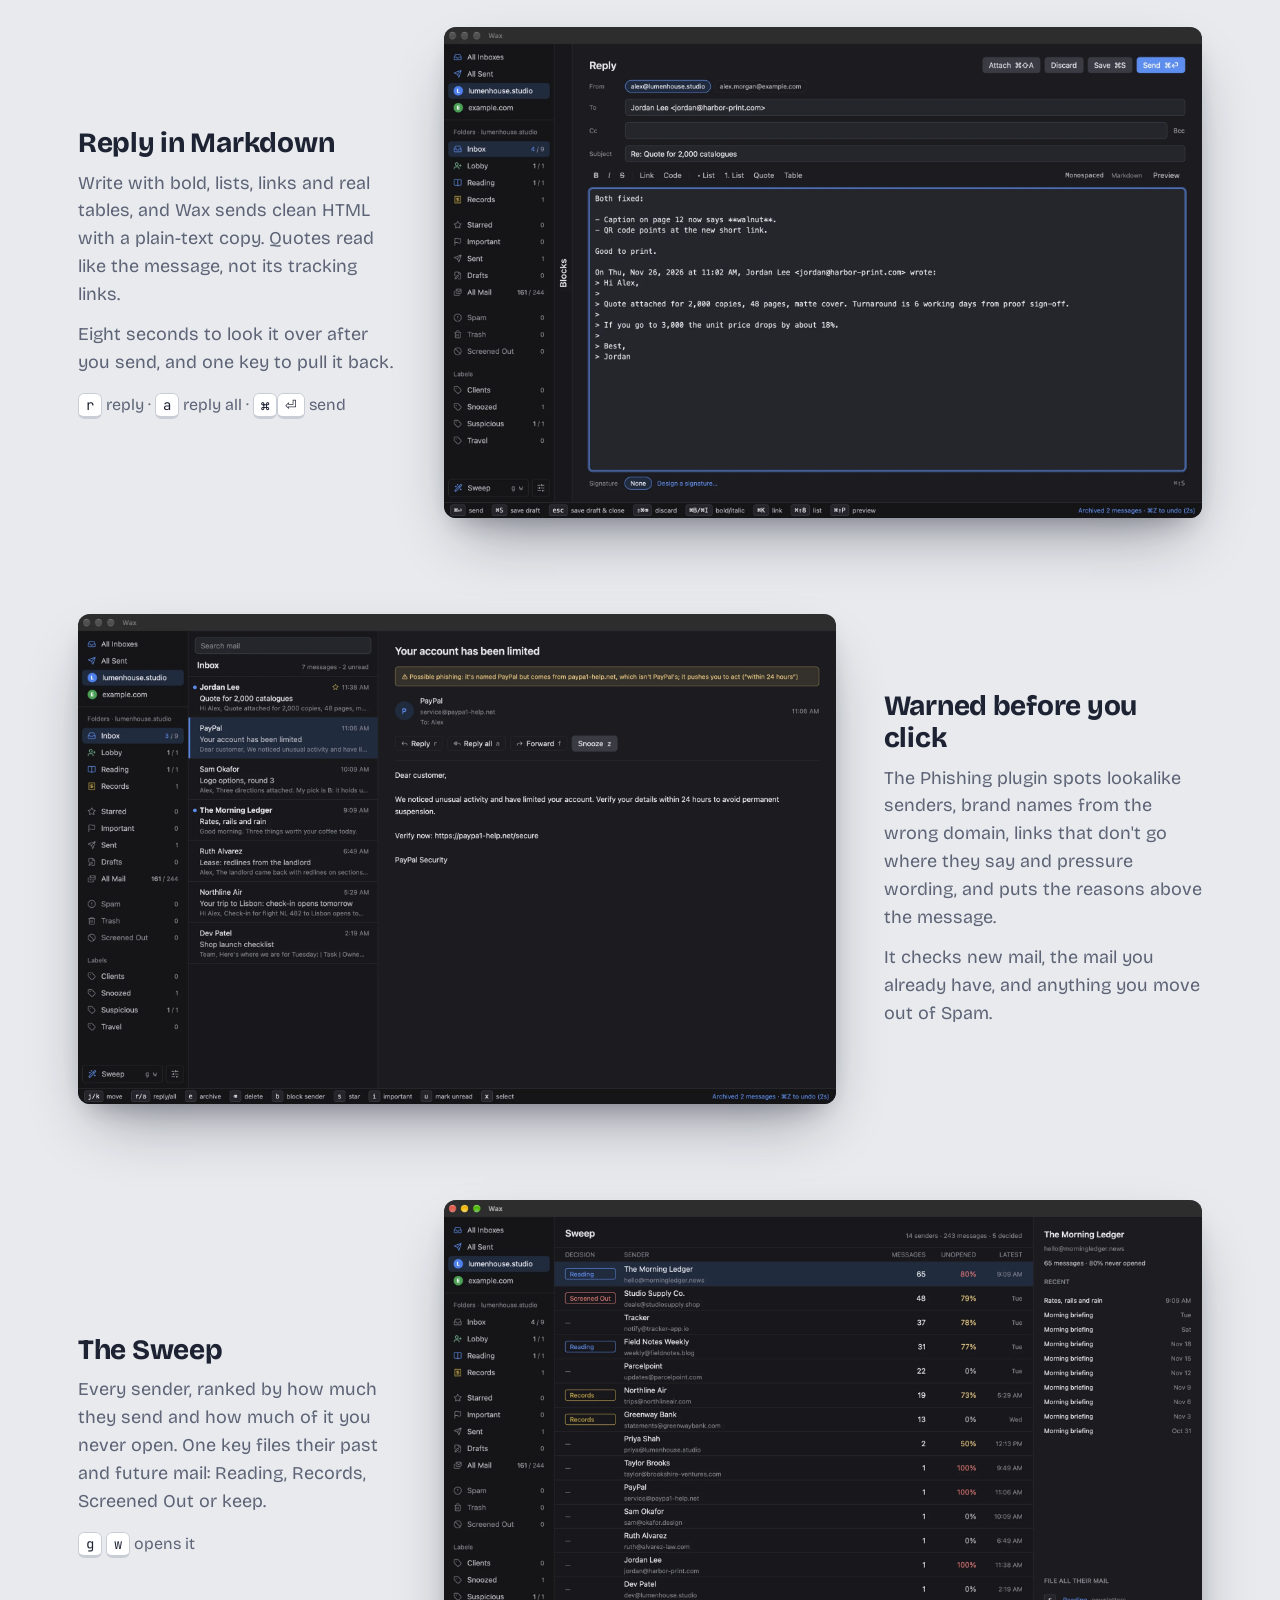
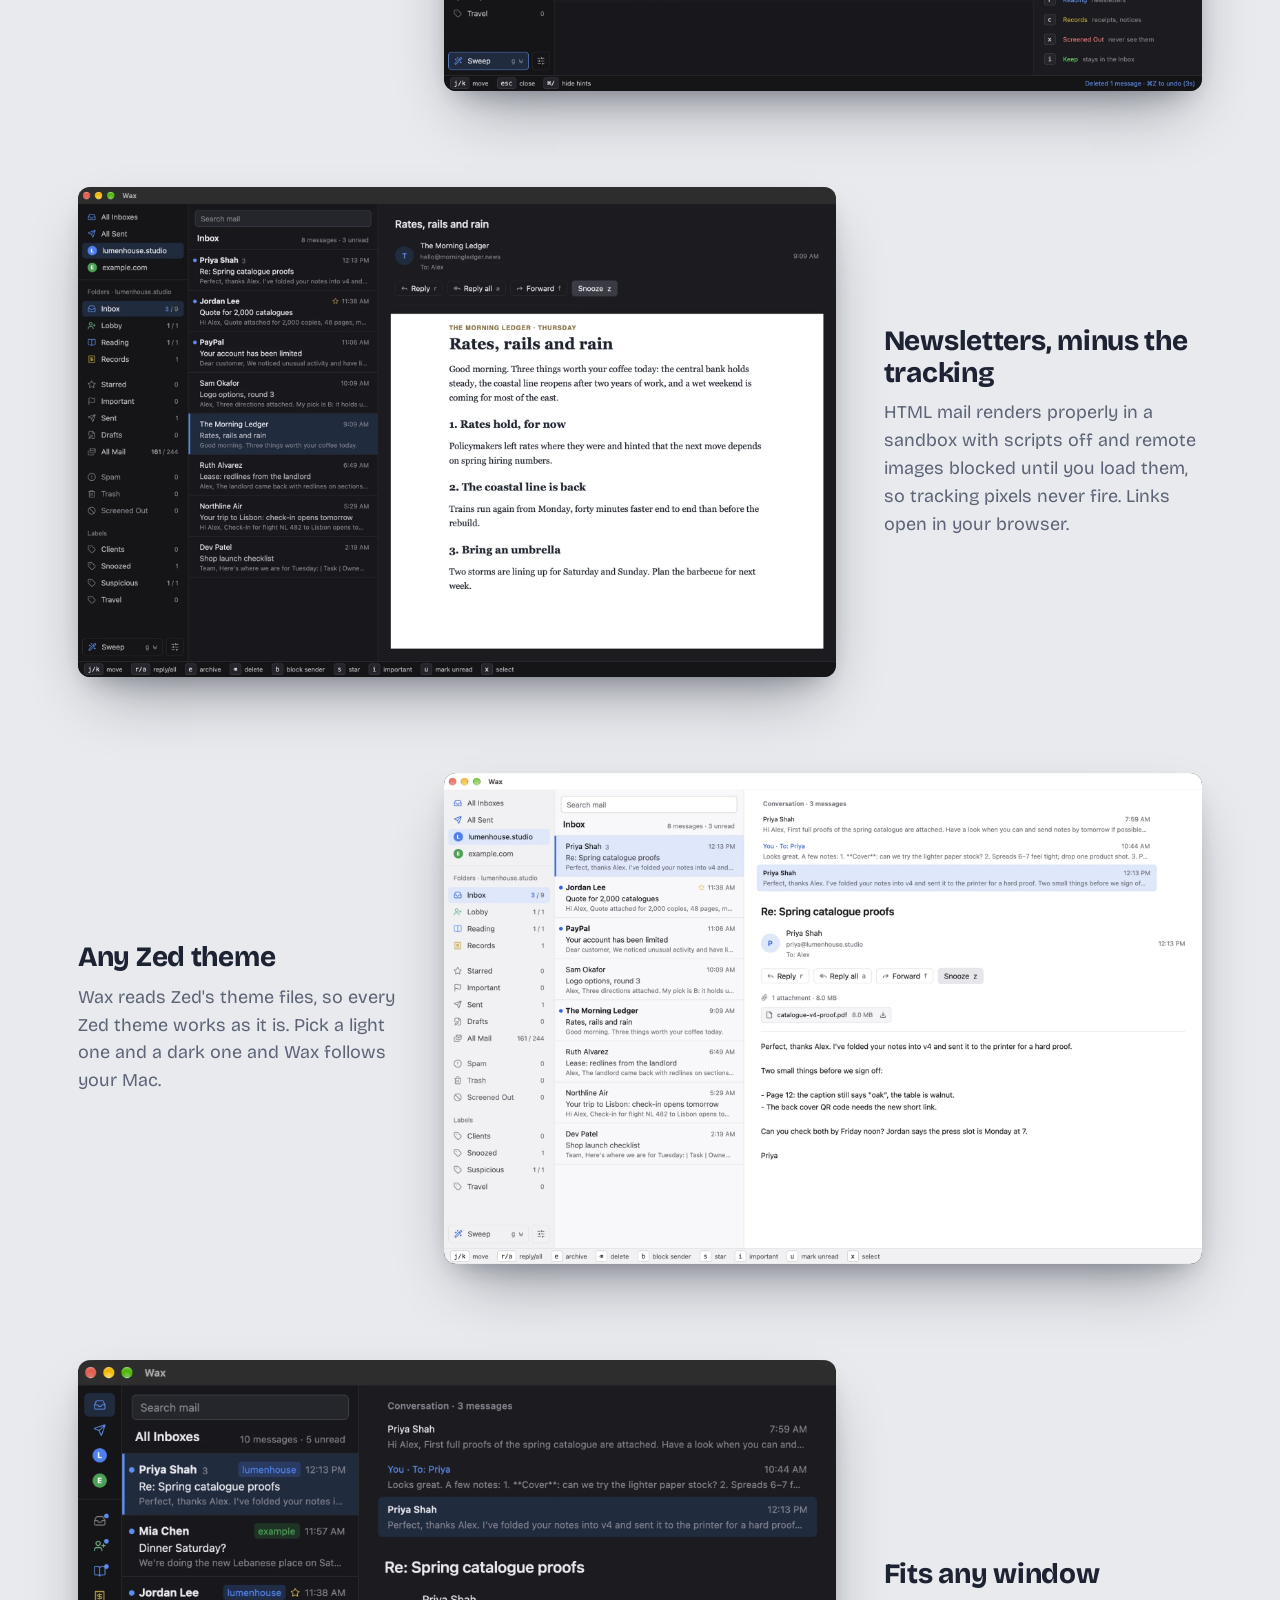
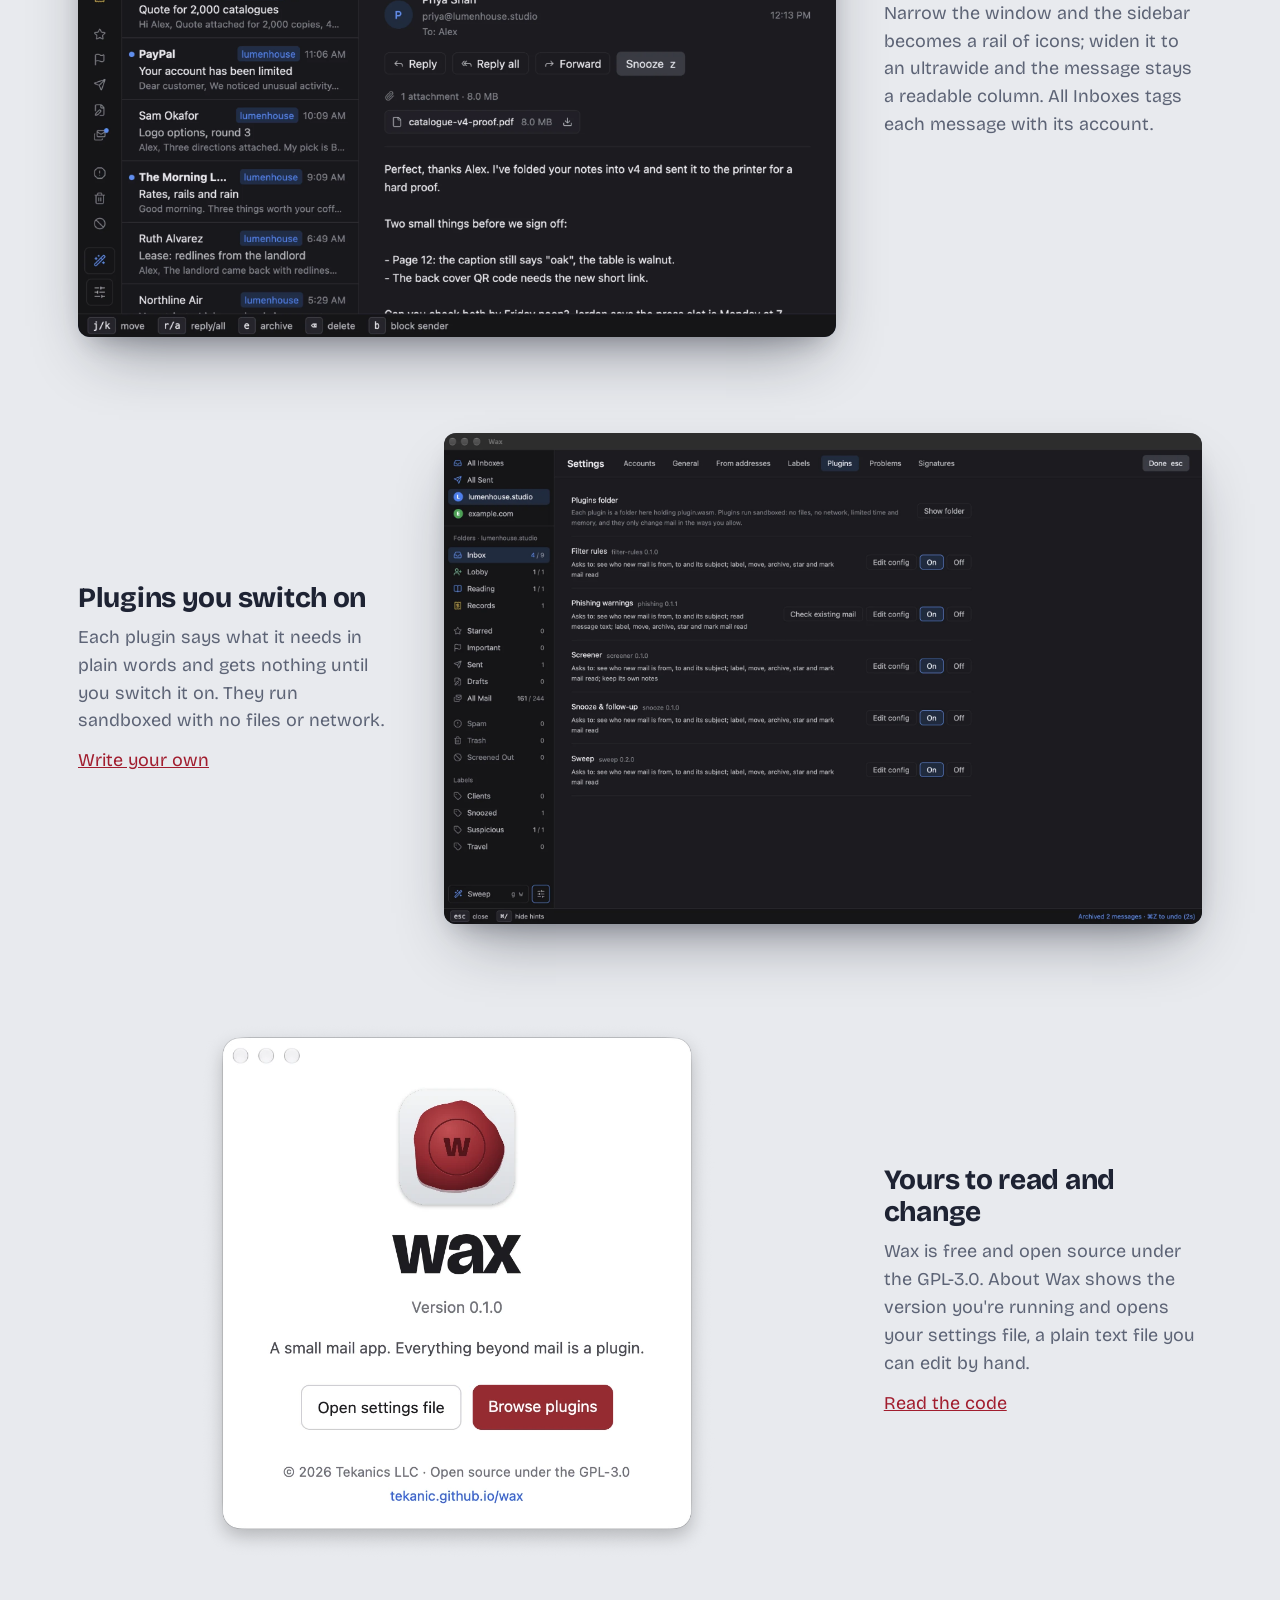
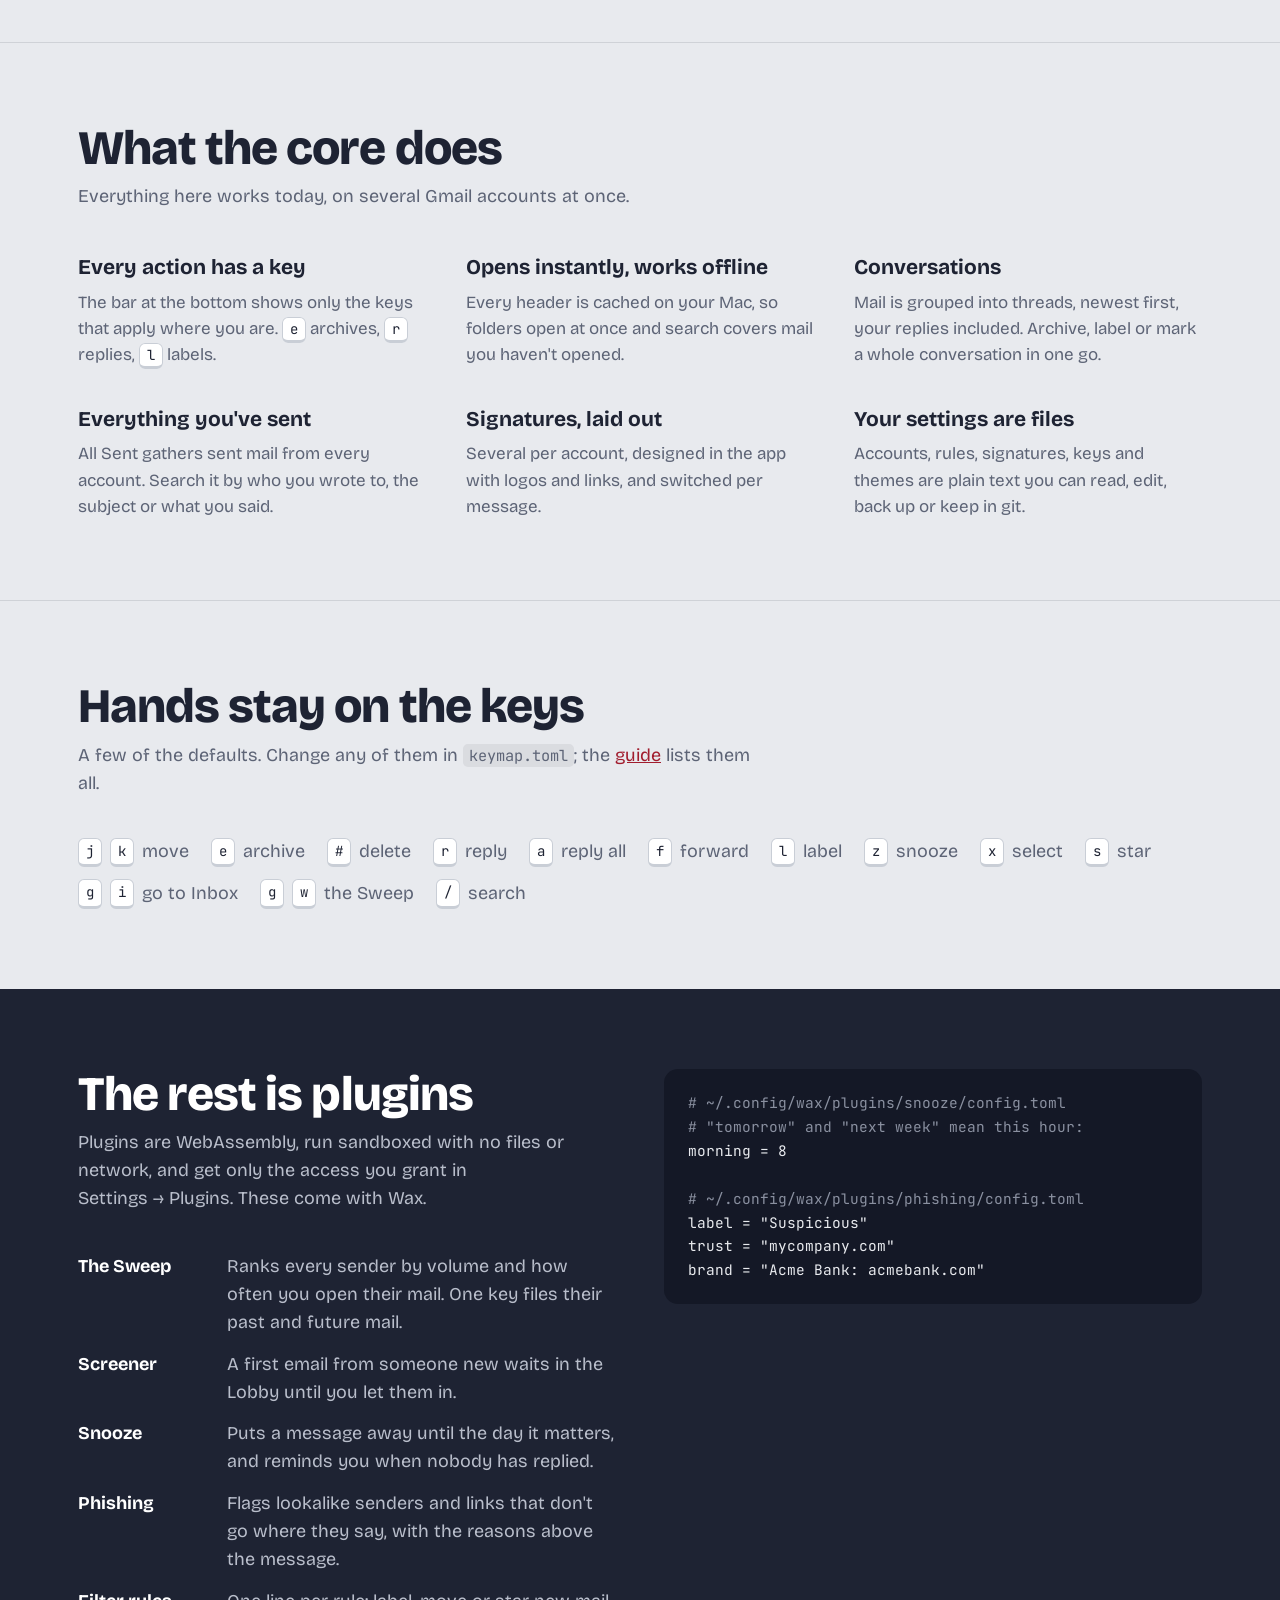
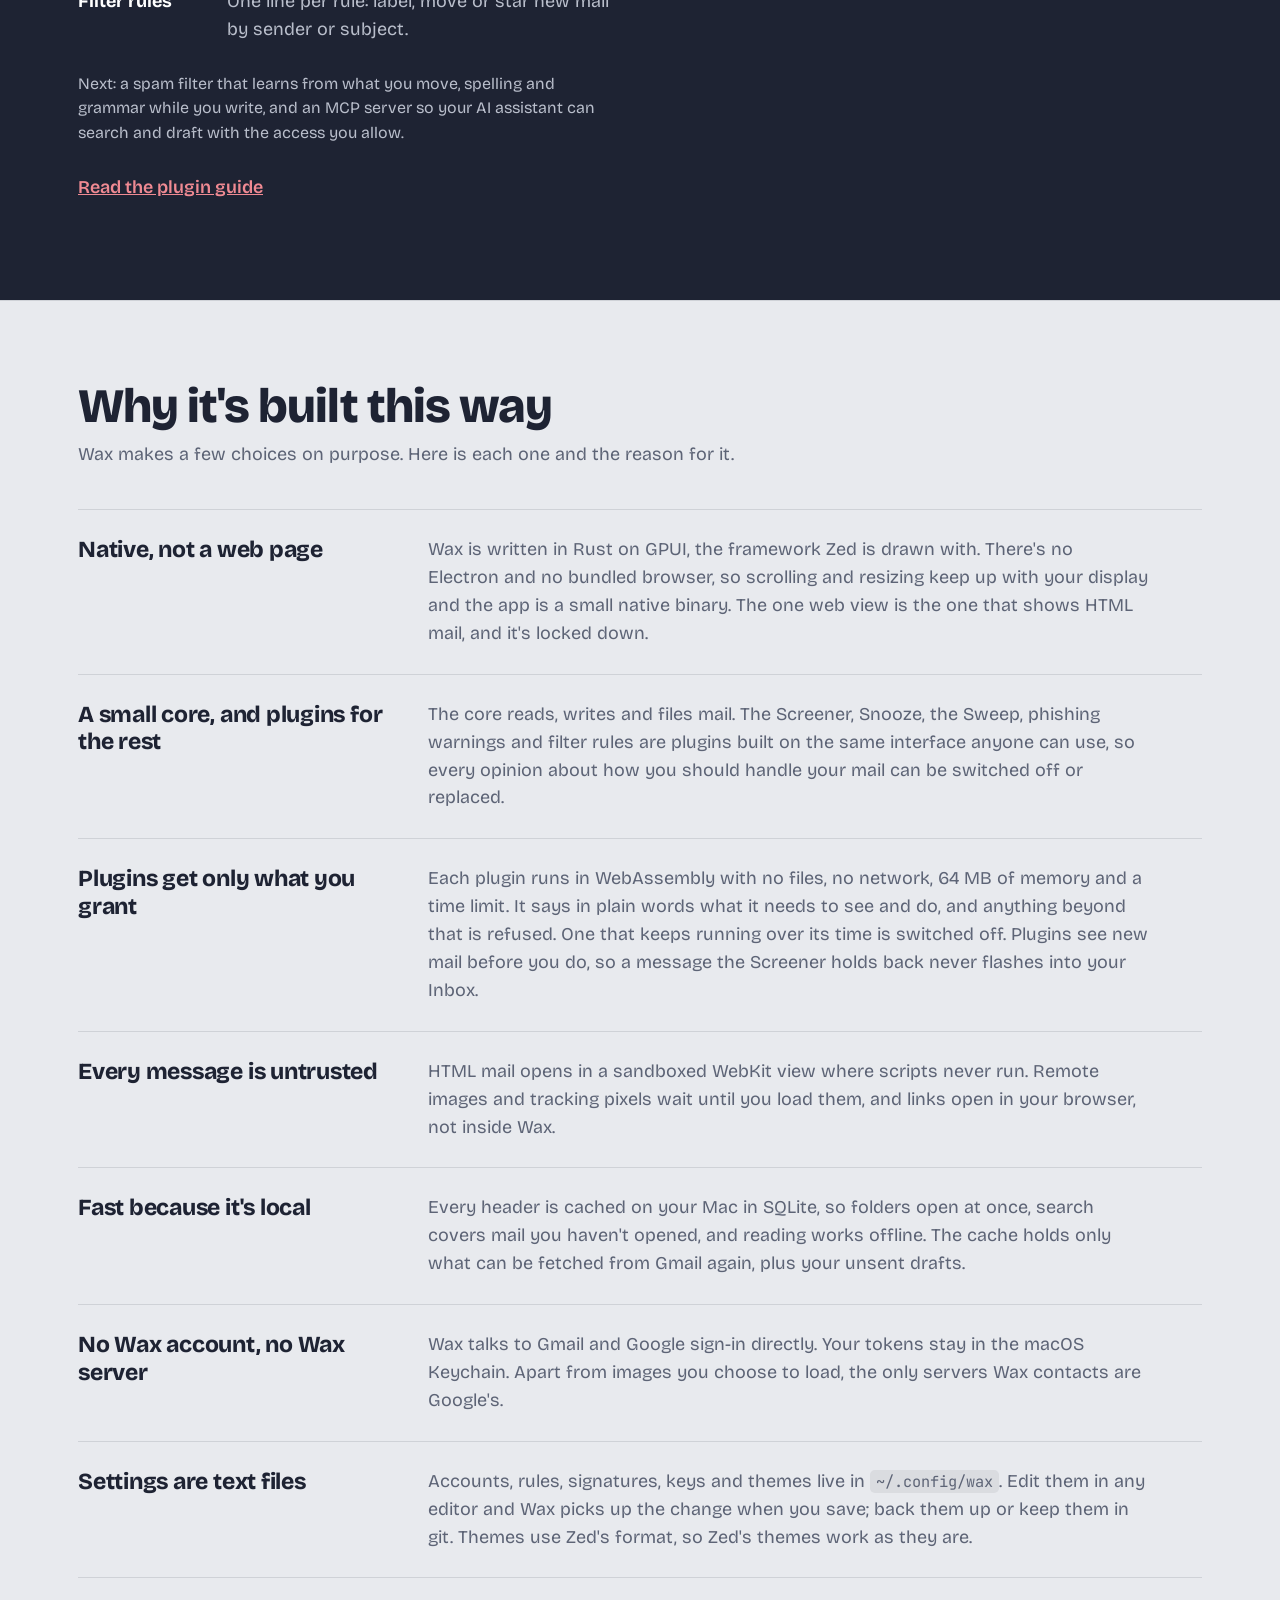
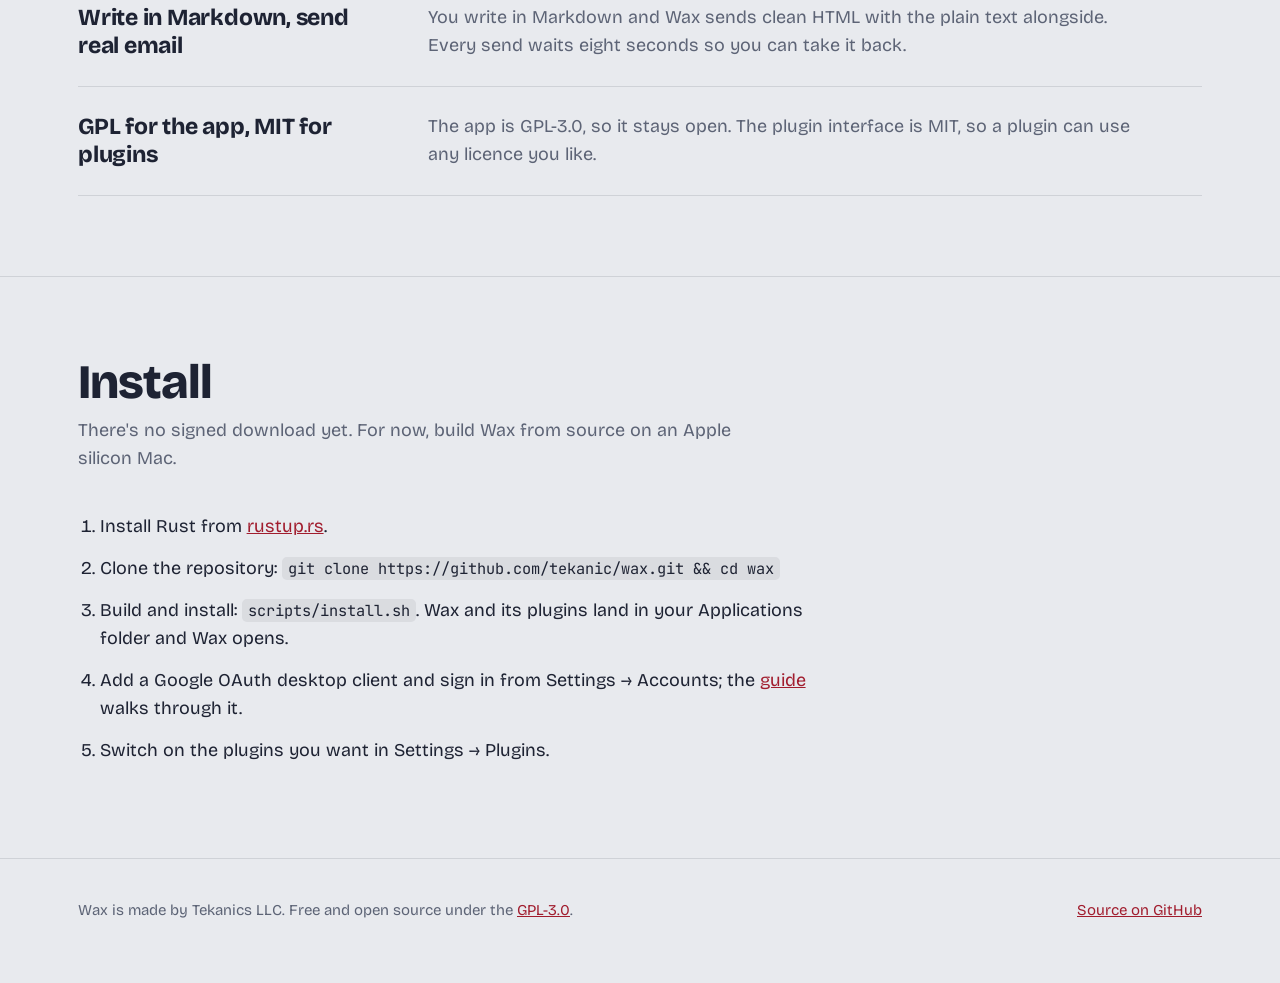
==== commit d0ce1429: "Lead the site and README with Rust, GPUI and SQLite Co-Authored-By: Claude Opus 5.5 <noreply@anthrop" ====
--- a/docs/index.html
+++ b/docs/index.html
@@ -4,7 +4,7 @@
 <meta charset="utf-8">
 <meta name="viewport" content="width=device-width, initial-scale=1">
 <title>Wax — mail for the Mac</title>
-<meta name="description" content="Wax is a small, keyboard-first mail app for the Mac, written in Rust. The core does mail; everything else is a plugin.">
+<meta name="description" content="Wax is a keyboard-first Mac mail app written in Rust, drawn on the GPU with GPUI and backed by a local SQLite cache. The core does mail; everything else is a plugin.">
 <link rel="icon" type="image/png" href="wax-icon-1024.png">
 <link rel="canonical" href="https://tekanic.github.io/wax/">
 <meta property="og:title" content="Wax — mail for the Mac">
@@ -27,7 +27,7 @@
 <div class="wrap hero">
   <h1 class="word">wax</h1>
   <p class="line">Mail for the Mac. The rest is plugins.</p>
-  <p class="sub">A small, fast mail app written in Rust and run from the keyboard. The core reads, writes and files your mail. Everything else is a plugin you choose, set up in plain text files.</p>
+  <p class="sub">Written in Rust, drawn on the GPU with GPUI (the framework behind Zed), and backed by a SQLite cache on your Mac, so folders open the moment you click and search reaches mail you haven't opened. The core reads, writes and files your mail; everything else is a plugin you choose.</p>
   <div class="cta">
     <a class="btn primary" href="guide/#install">Build it from source</a>
     <a class="btn ghost" href="https://github.com/tekanic/wax">View on GitHub</a>
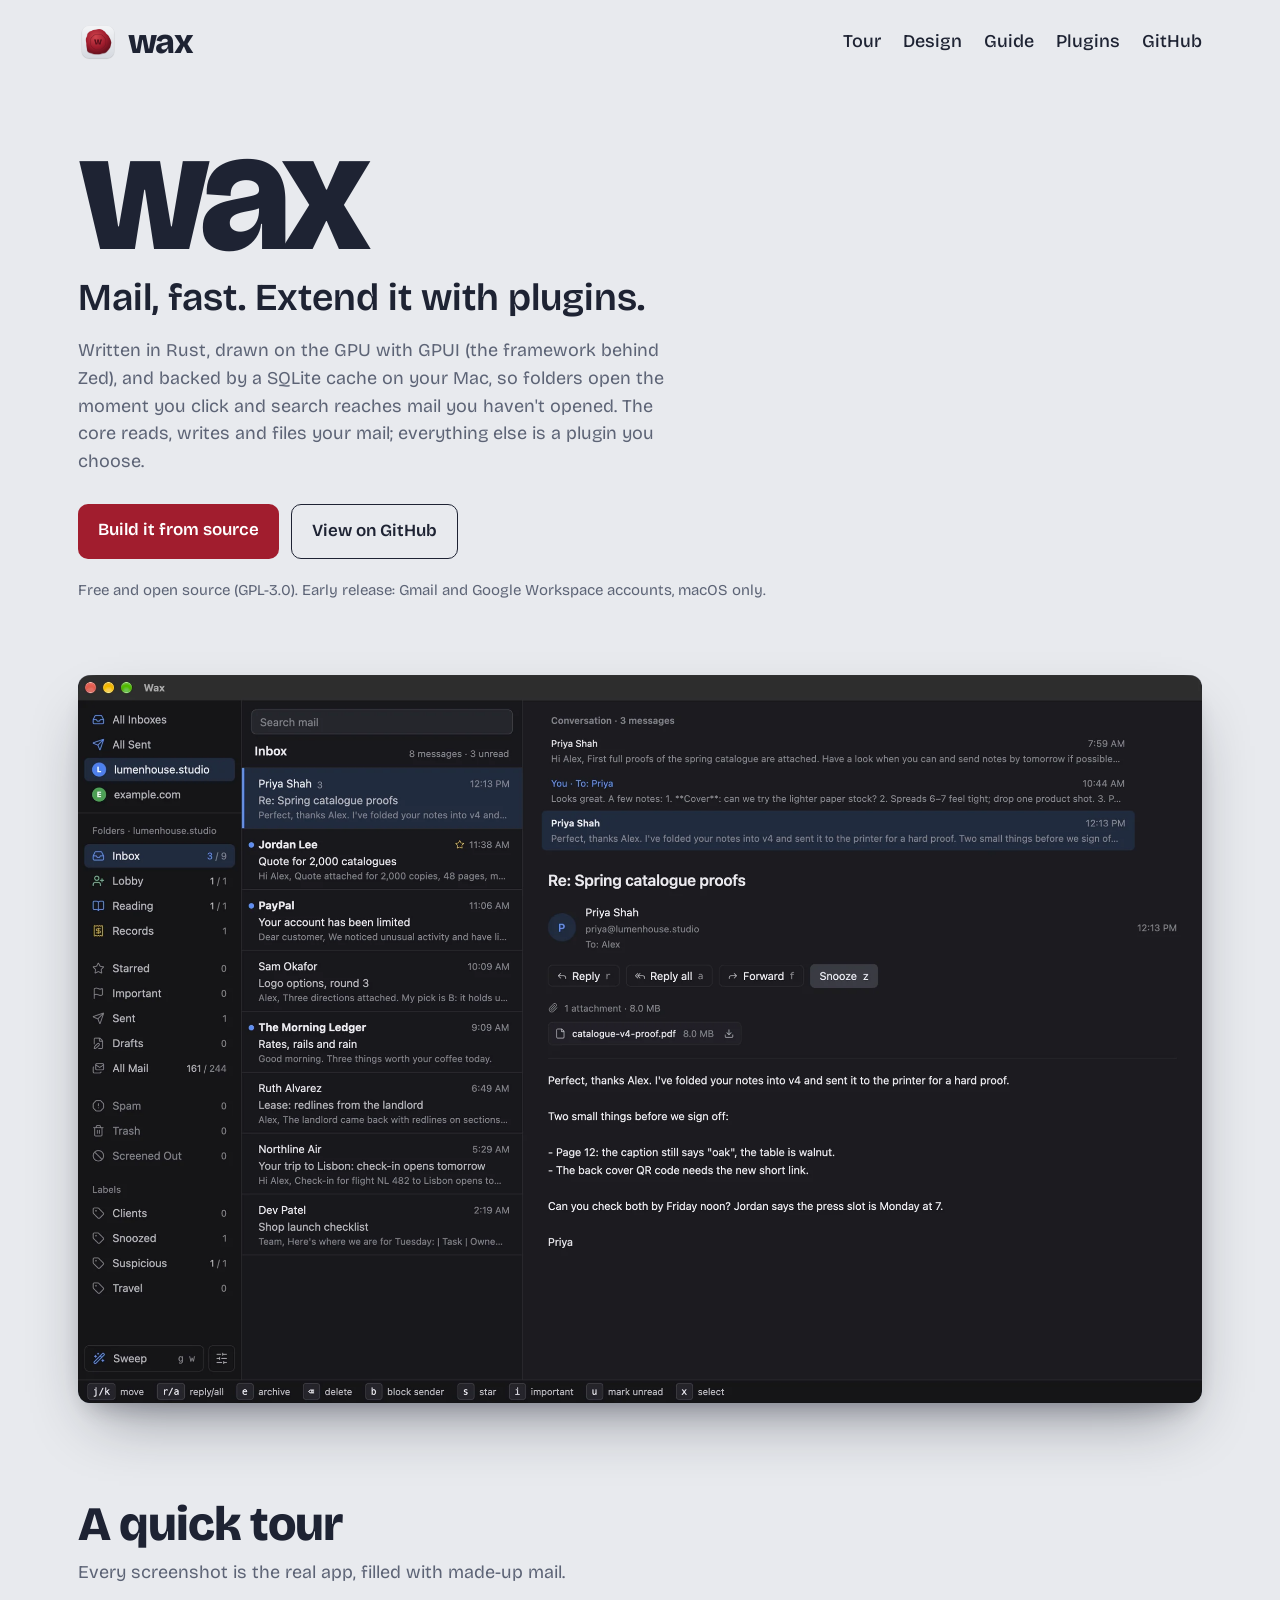
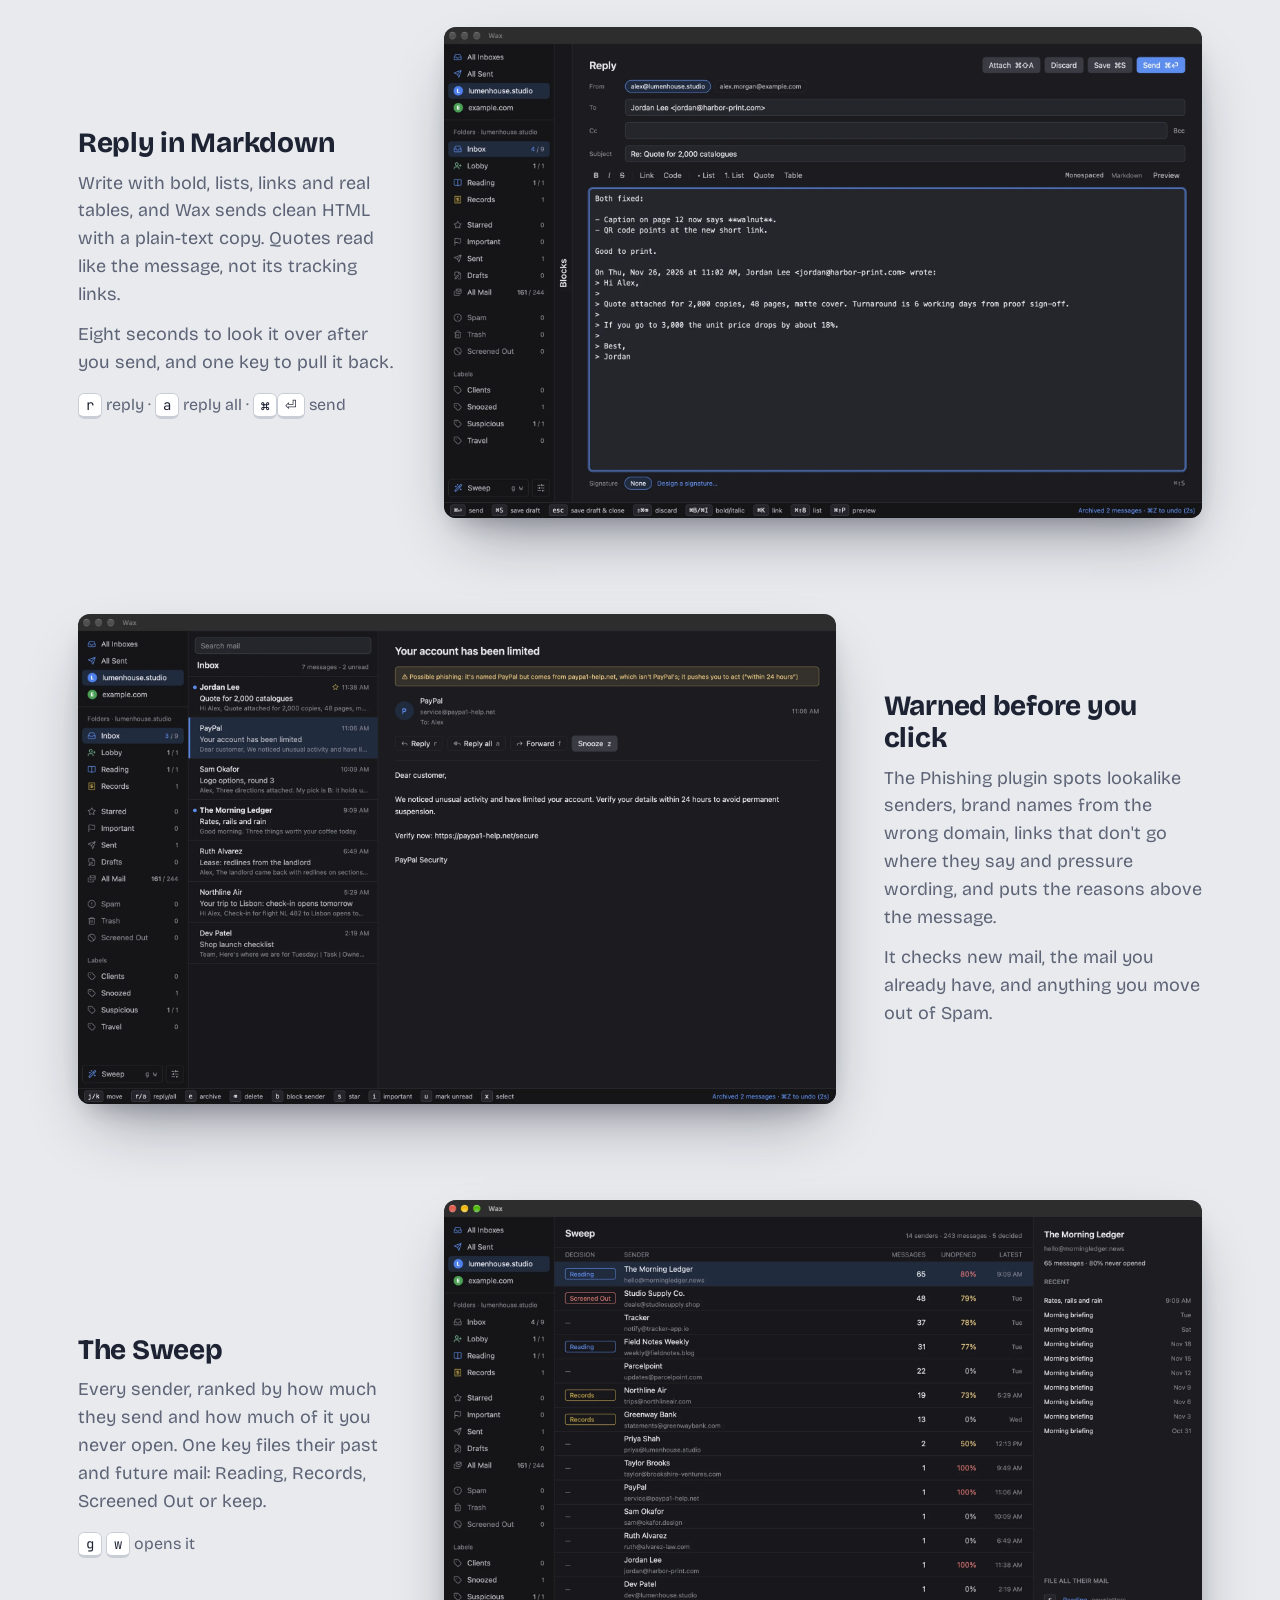
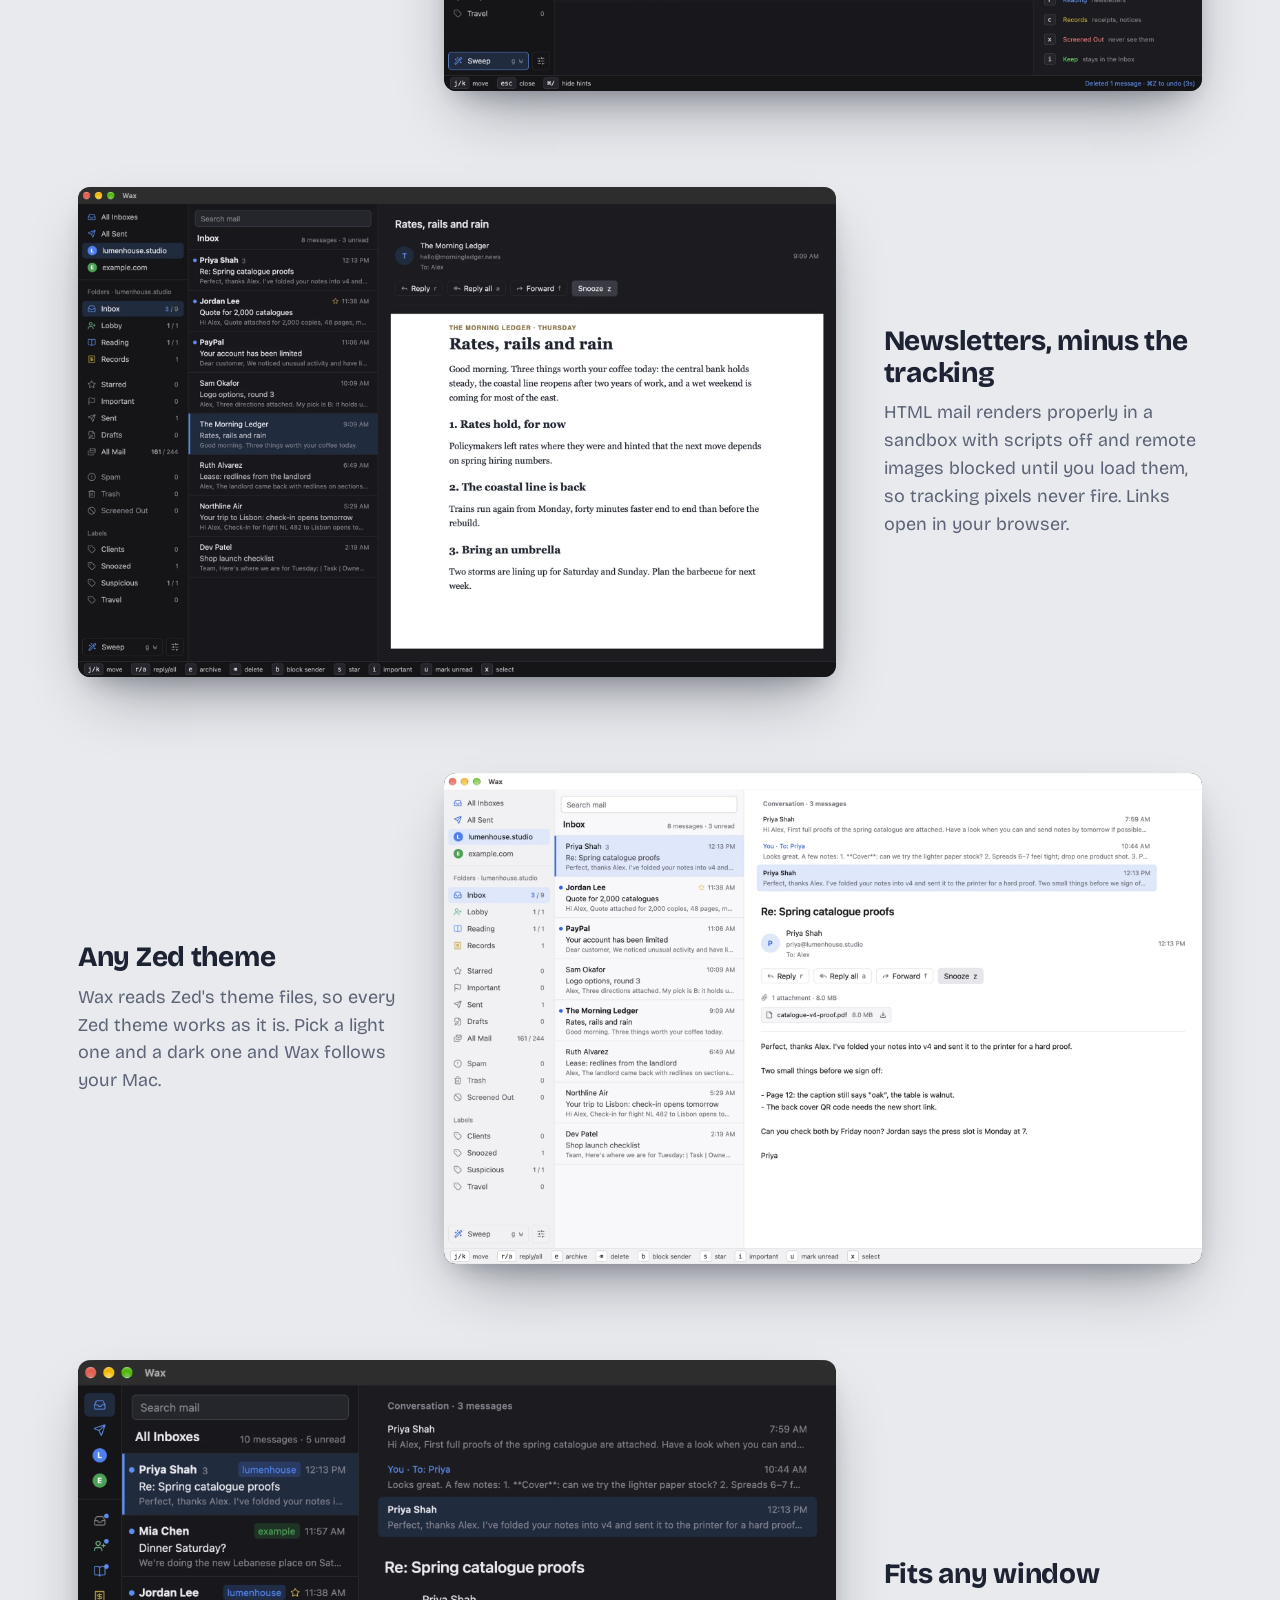
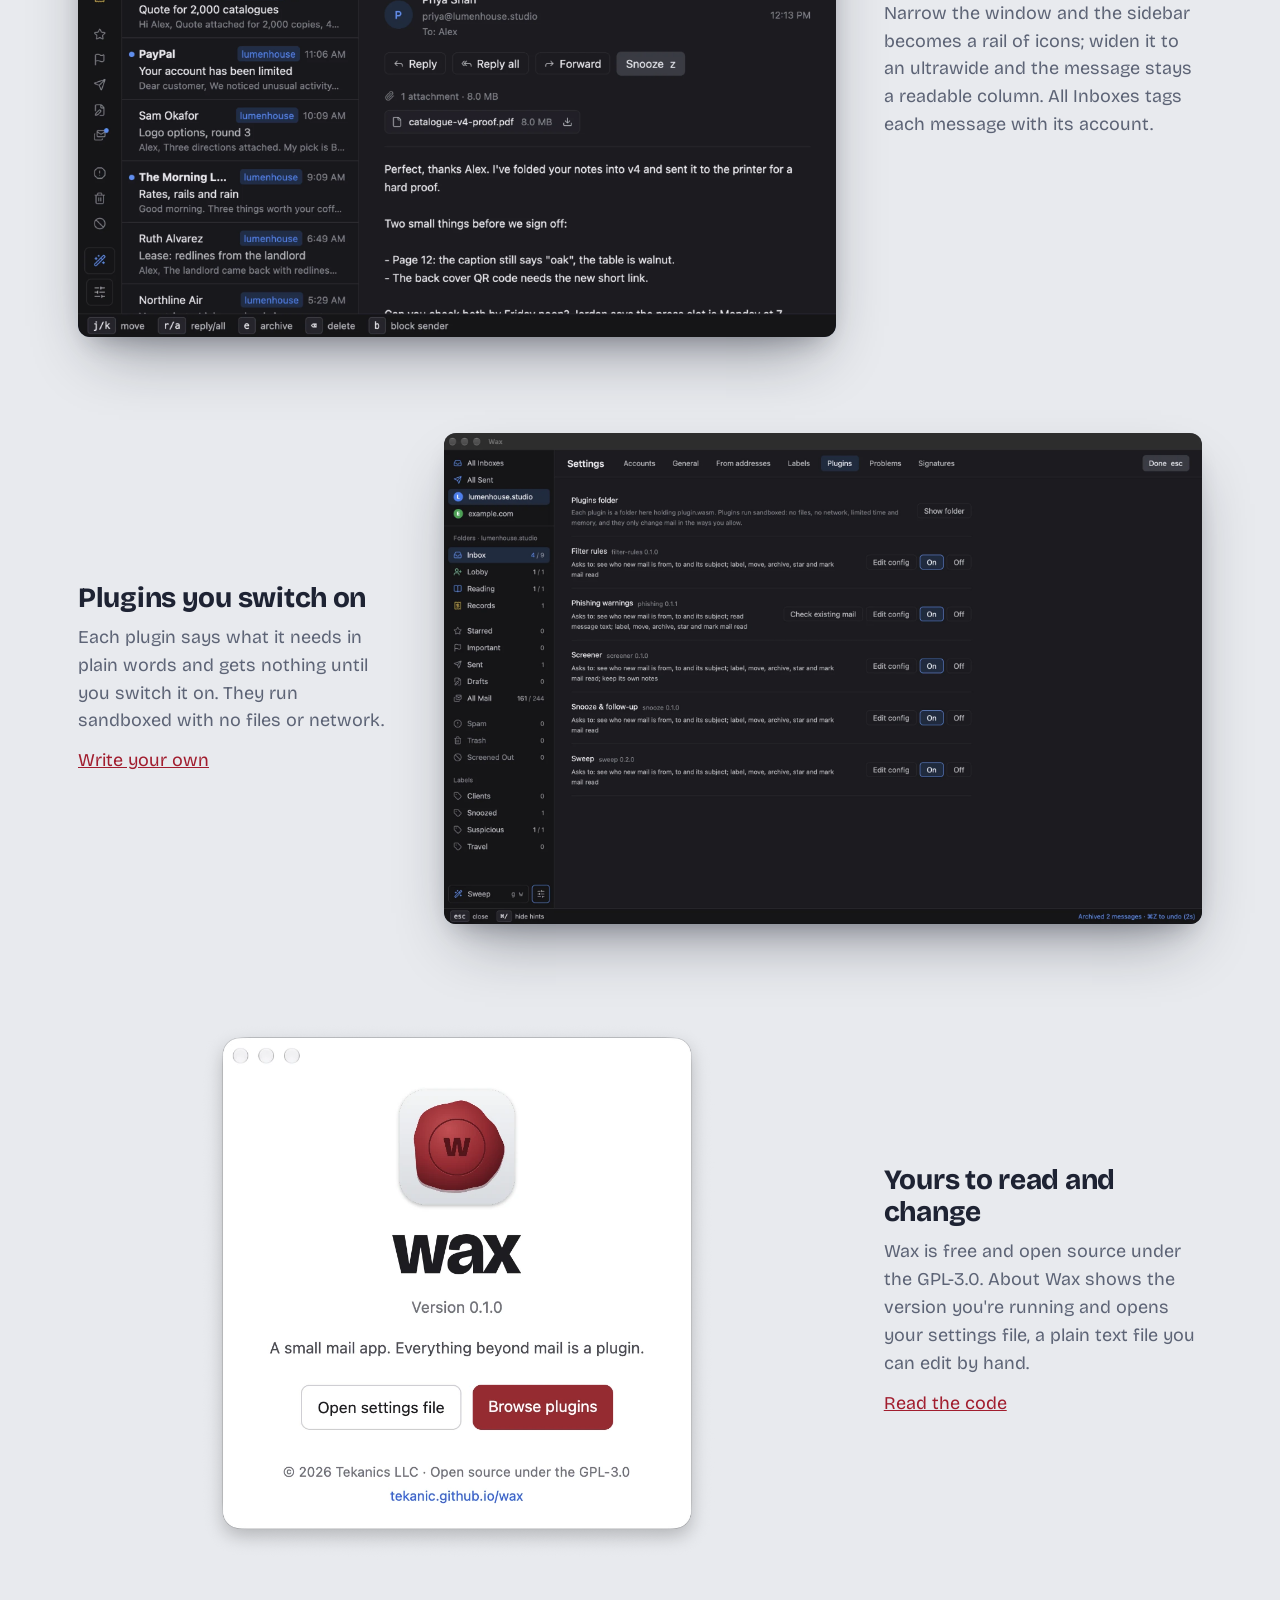
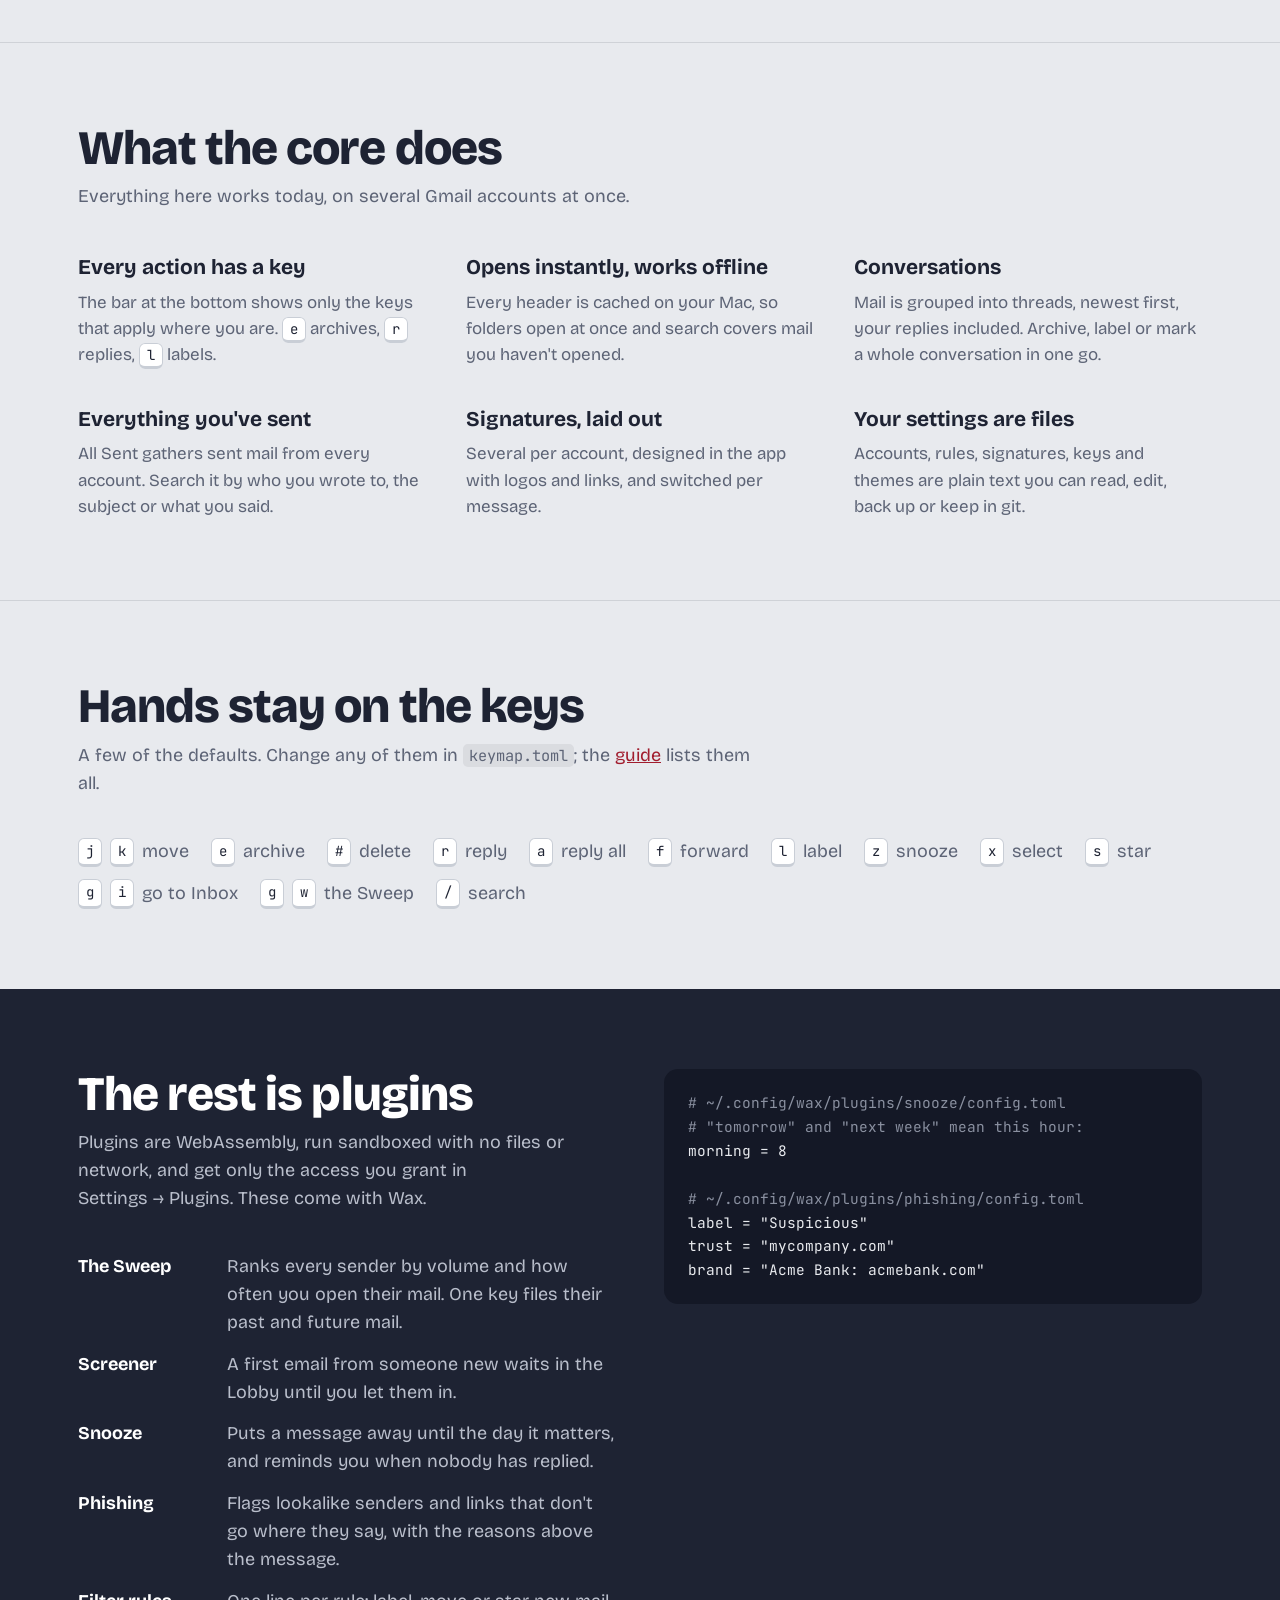
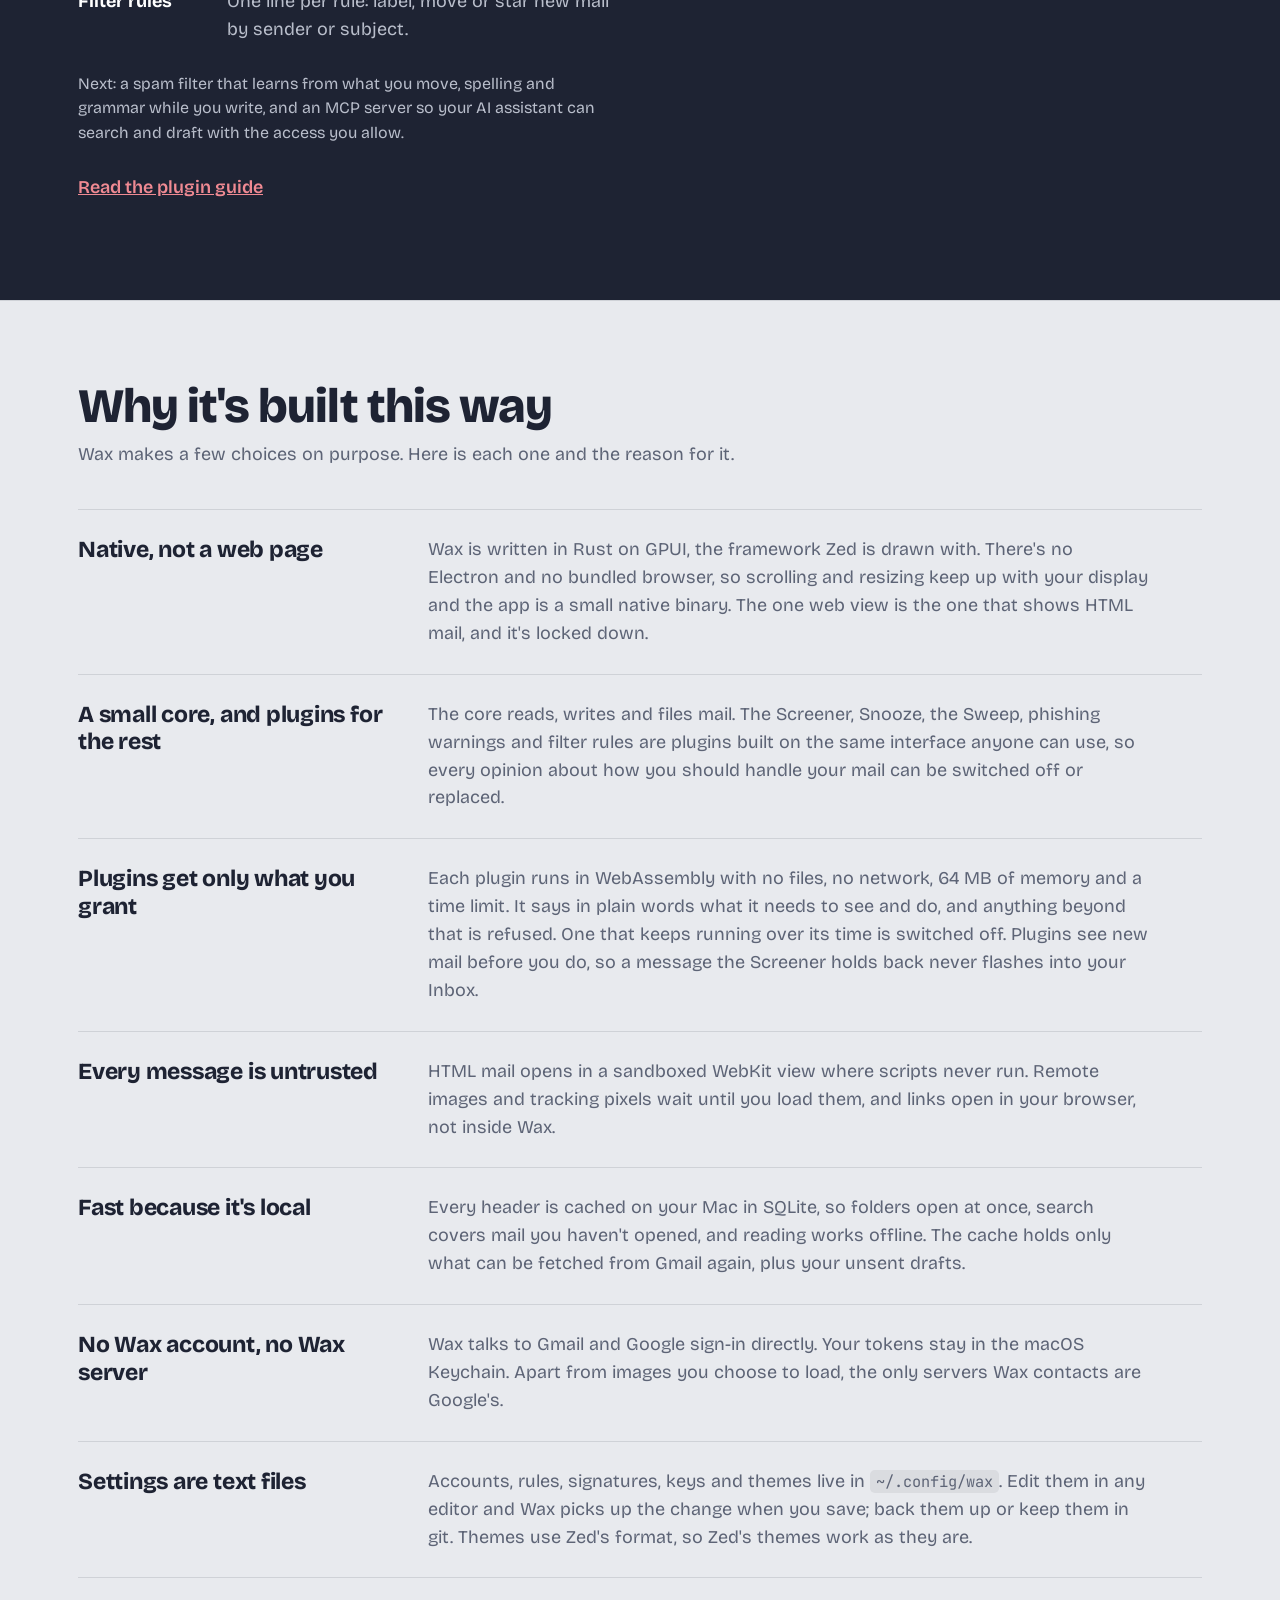
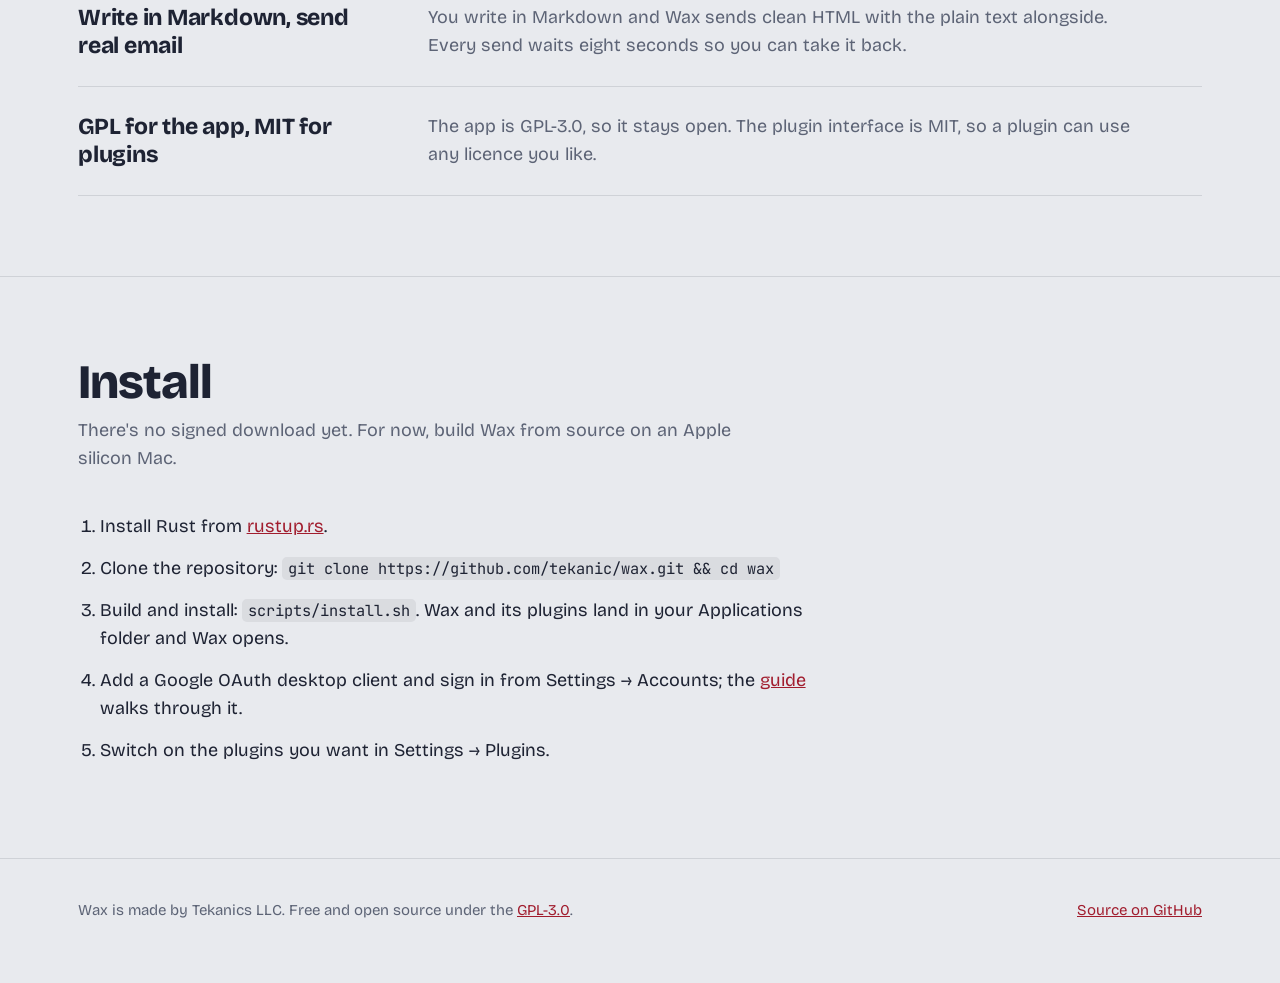
==== commit 5ddfb230: "New tagline: Mail, fast. Extend it with plugins. Co-Authored-By: Claude Opus 5.5 <noreply@anthropic." ====
--- a/docs/index.html
+++ b/docs/index.html
@@ -8,7 +8,7 @@
 <link rel="icon" type="image/png" href="wax-icon-1024.png">
 <link rel="canonical" href="https://tekanic.github.io/wax/">
 <meta property="og:title" content="Wax — mail for the Mac">
-<meta property="og:description" content="A small, keyboard-first mail app for the Mac. The rest is plugins.">
+<meta property="og:description" content="Fast mail for the Mac. Extend it with plugins.">
 <meta property="og:image" content="https://tekanic.github.io/wax/shots/og.jpg">
 <meta property="og:url" content="https://tekanic.github.io/wax/">
 <meta property="og:type" content="website">
@@ -26,7 +26,7 @@
 <main>
 <div class="wrap hero">
   <h1 class="word">wax</h1>
-  <p class="line">Mail for the Mac. The rest is plugins.</p>
+  <p class="line">Mail, fast. Extend it with plugins.</p>
   <p class="sub">Written in Rust, drawn on the GPU with GPUI (the framework behind Zed), and backed by a SQLite cache on your Mac, so folders open the moment you click and search reaches mail you haven't opened. The core reads, writes and files your mail; everything else is a plugin you choose.</p>
   <div class="cta">
     <a class="btn primary" href="guide/#install">Build it from source</a>
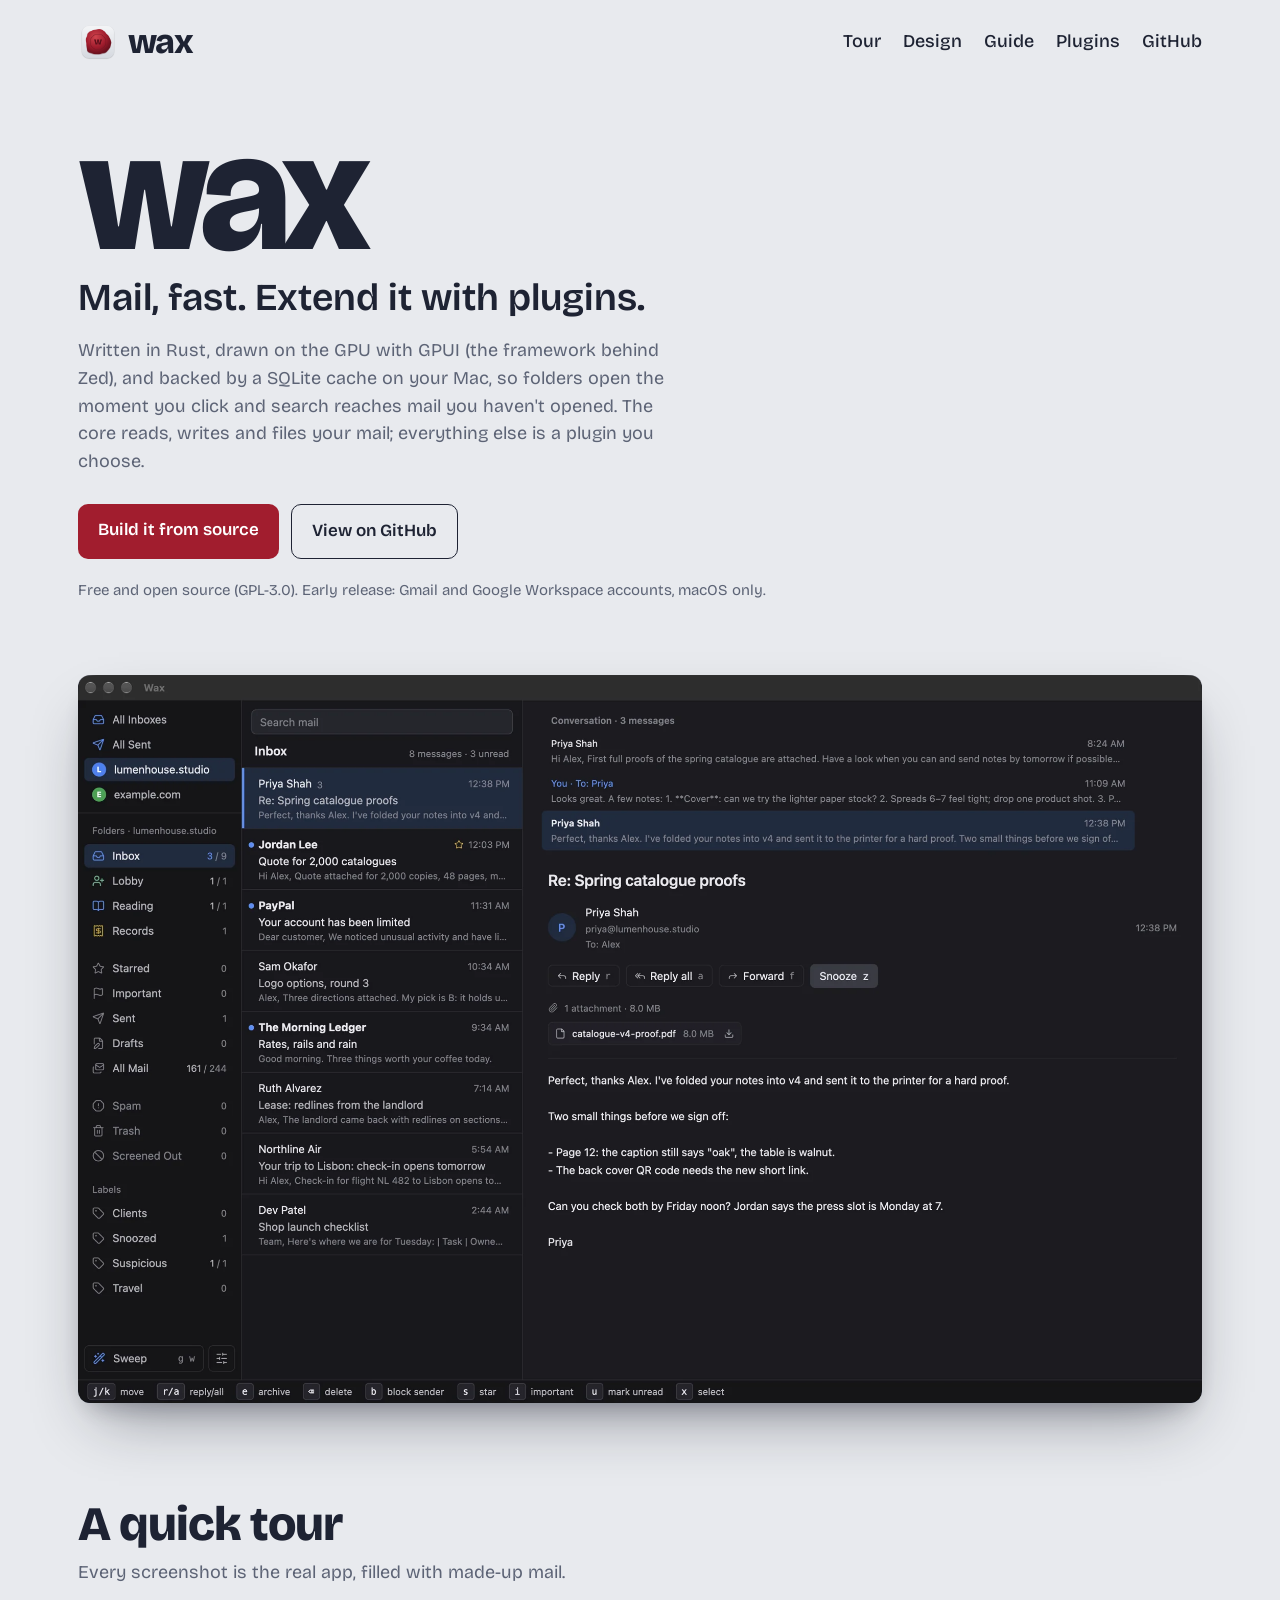
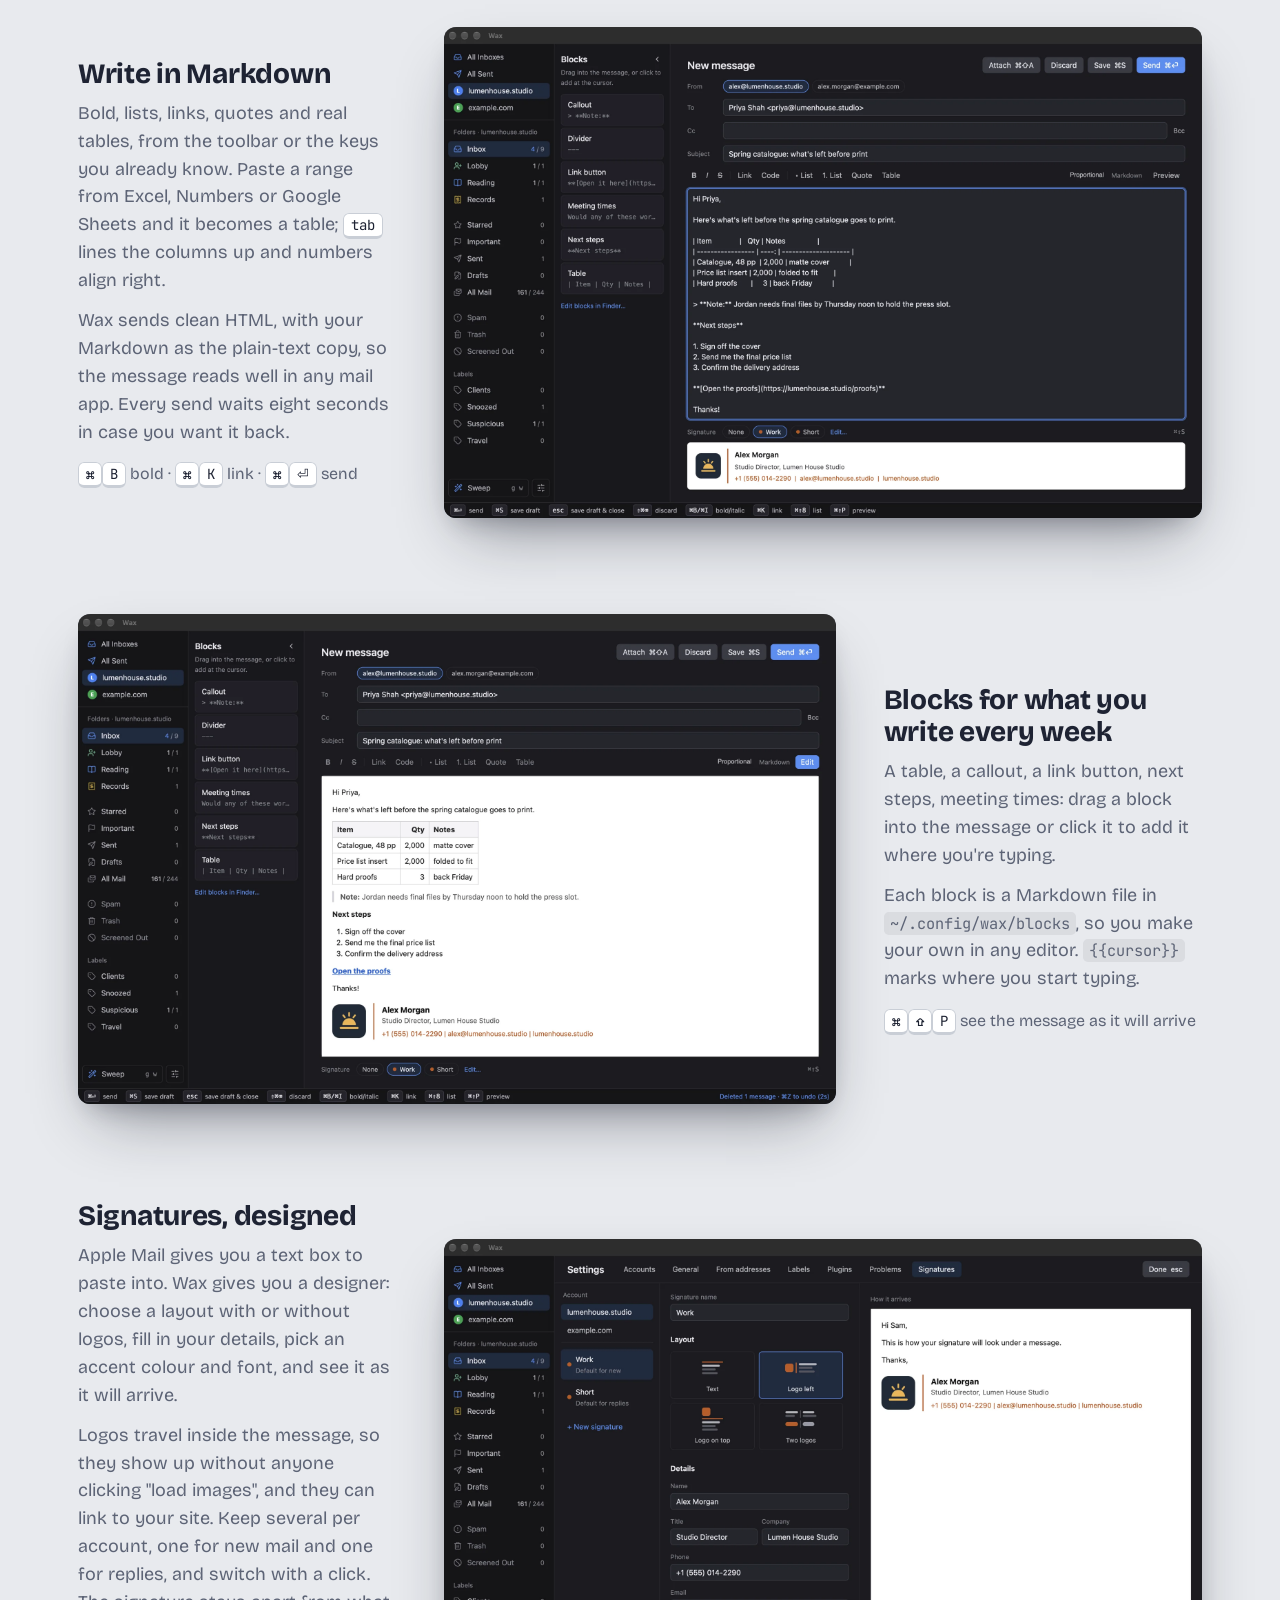
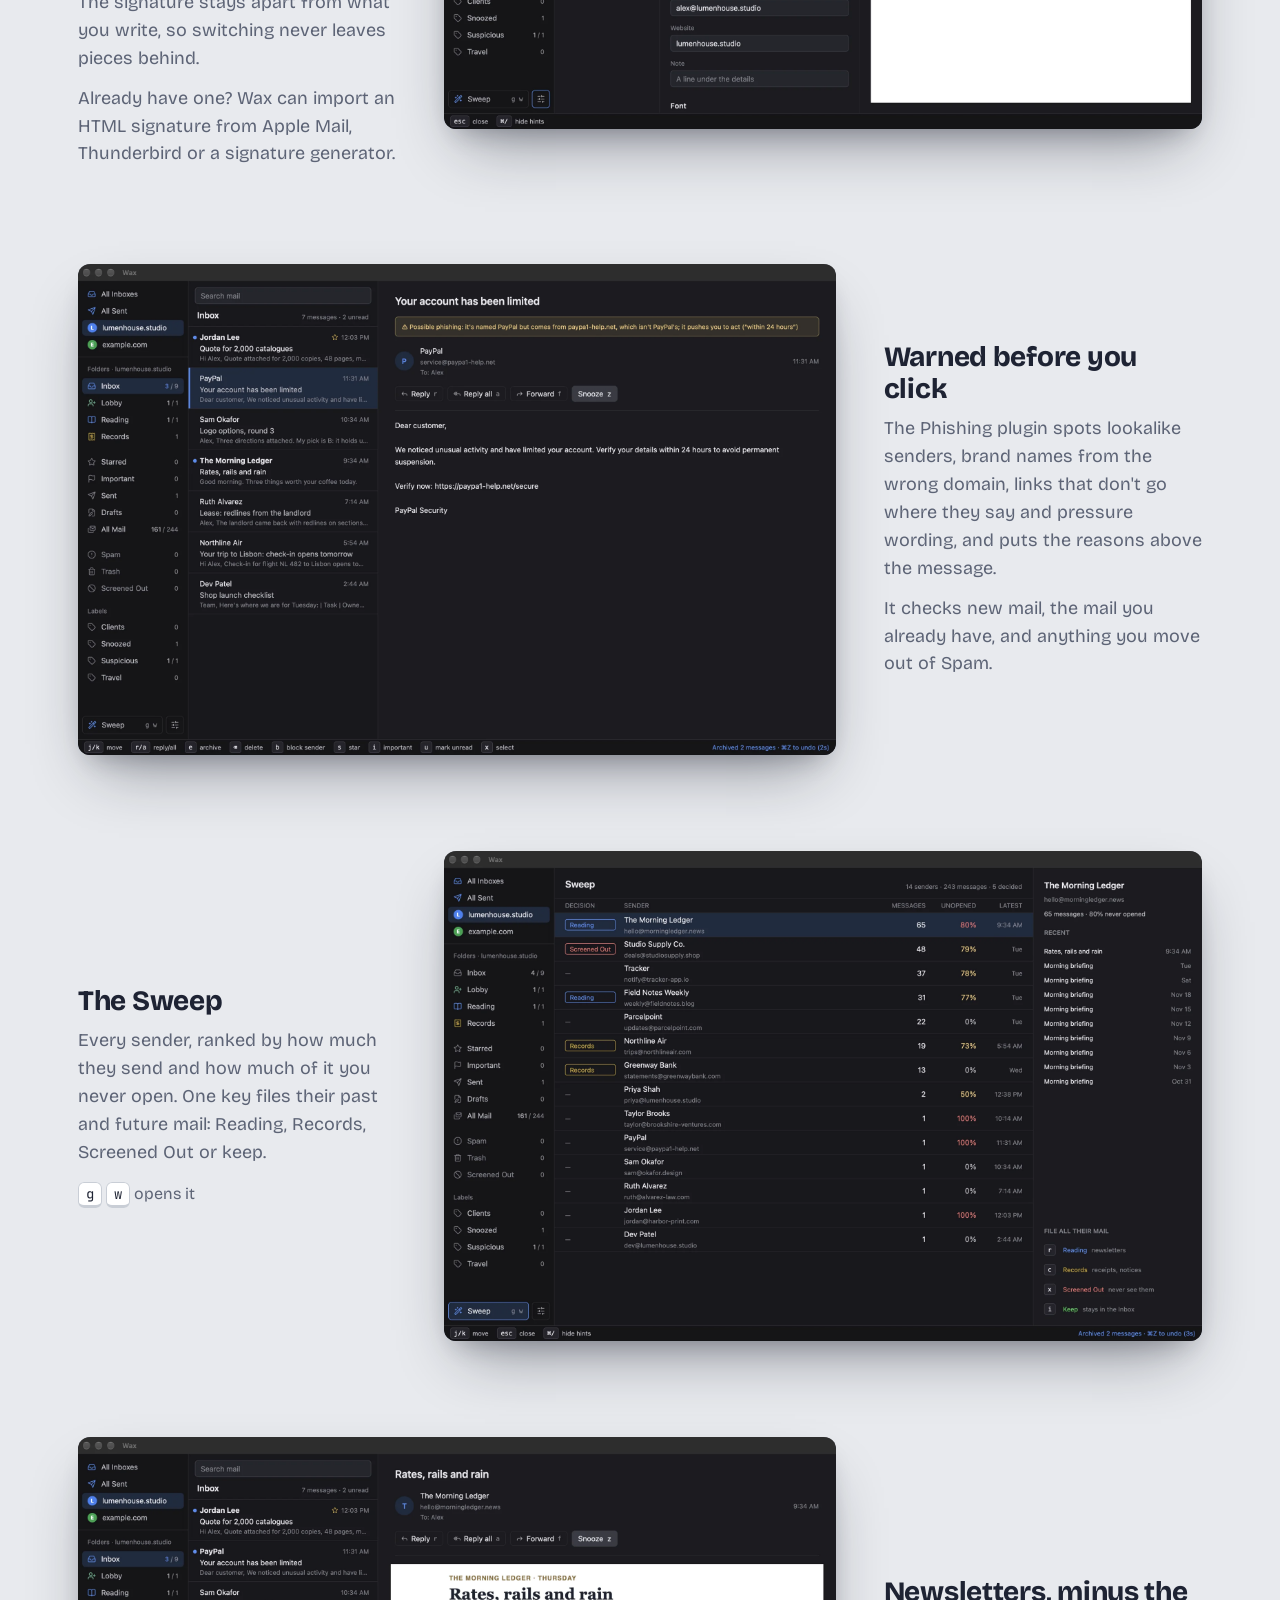
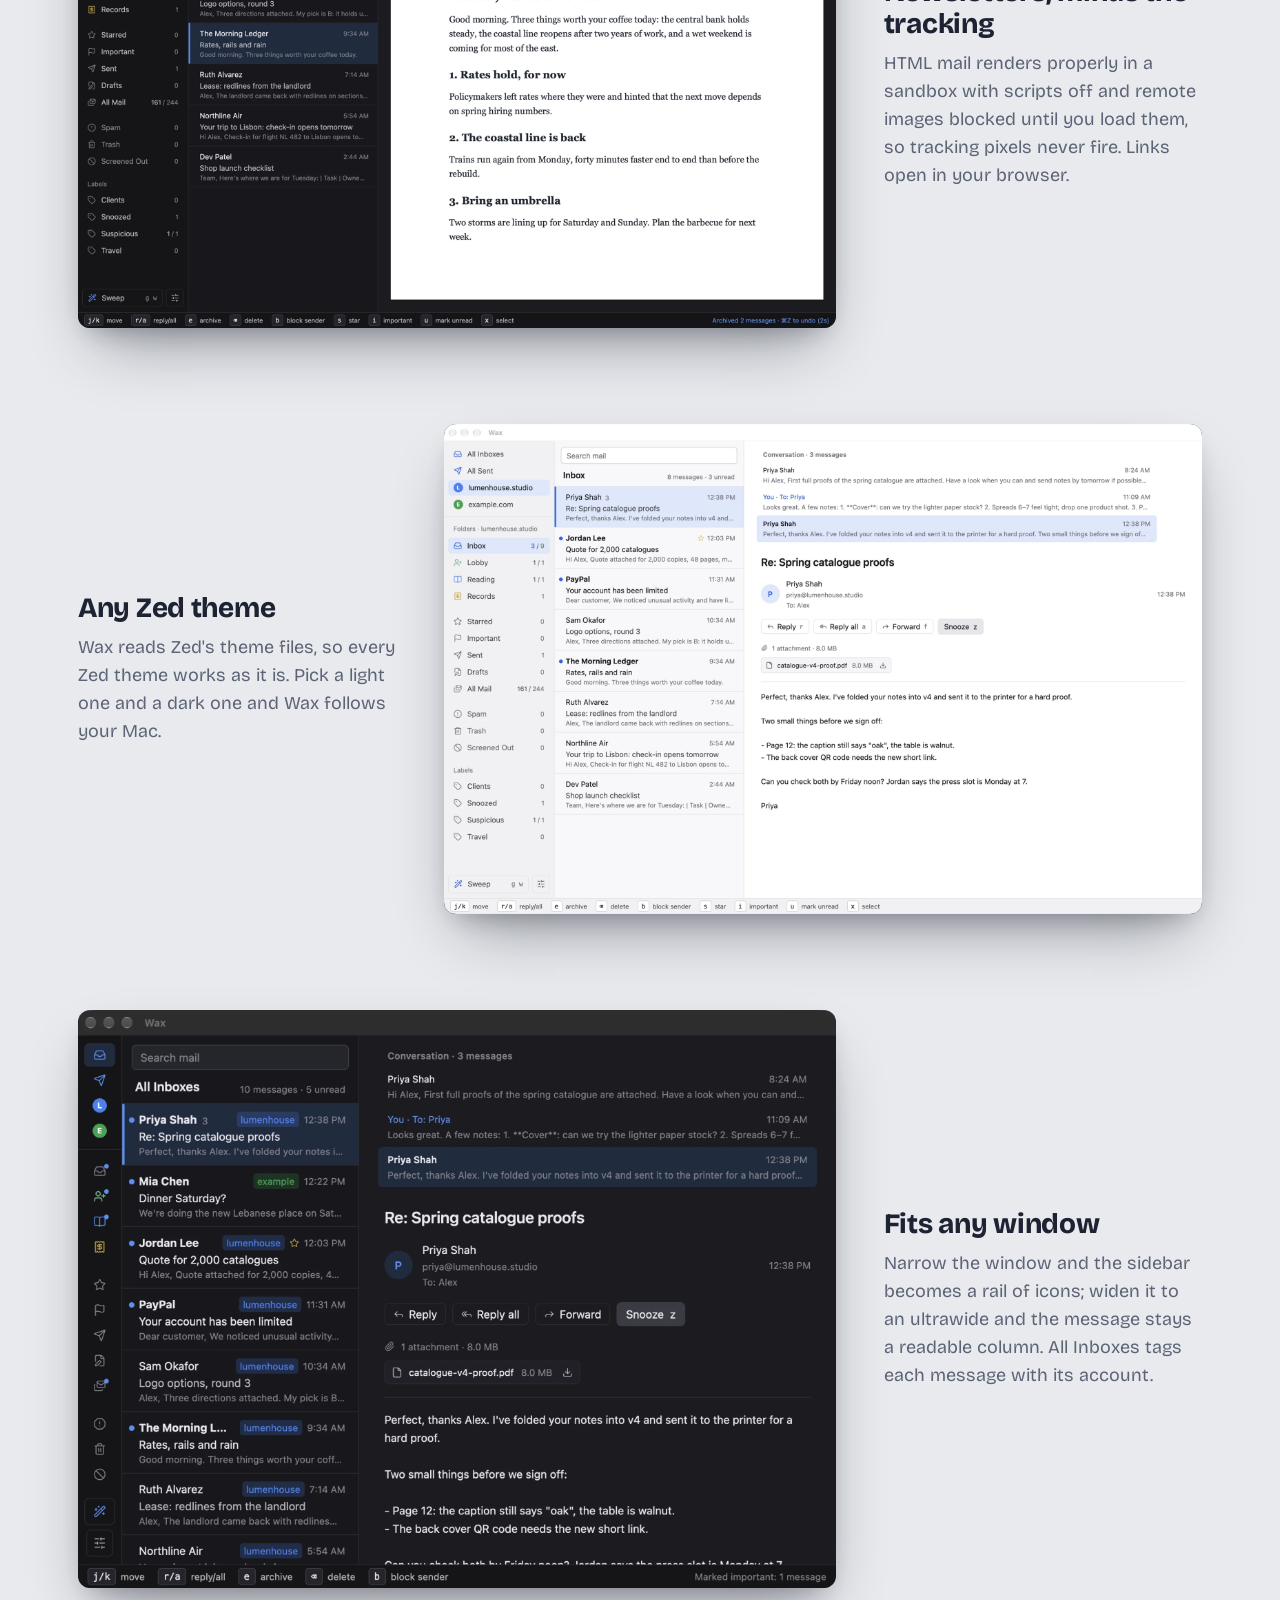
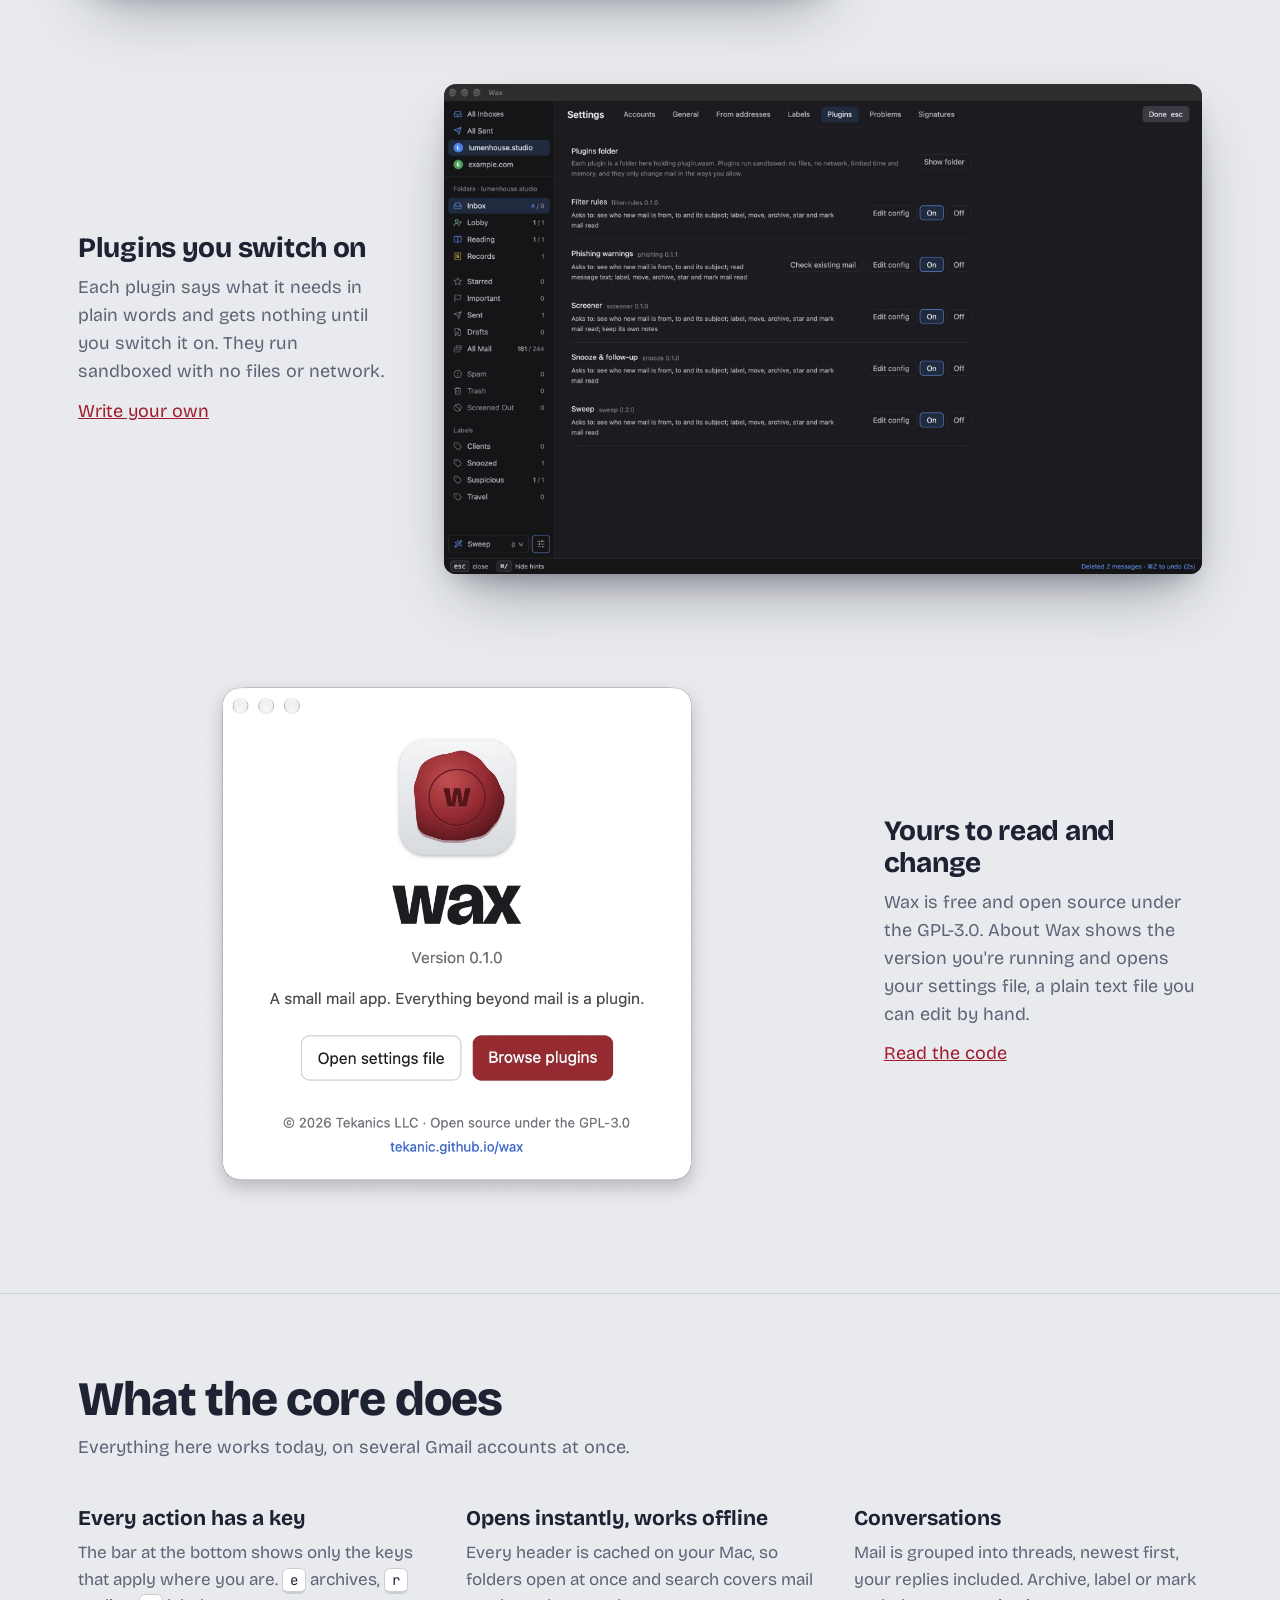
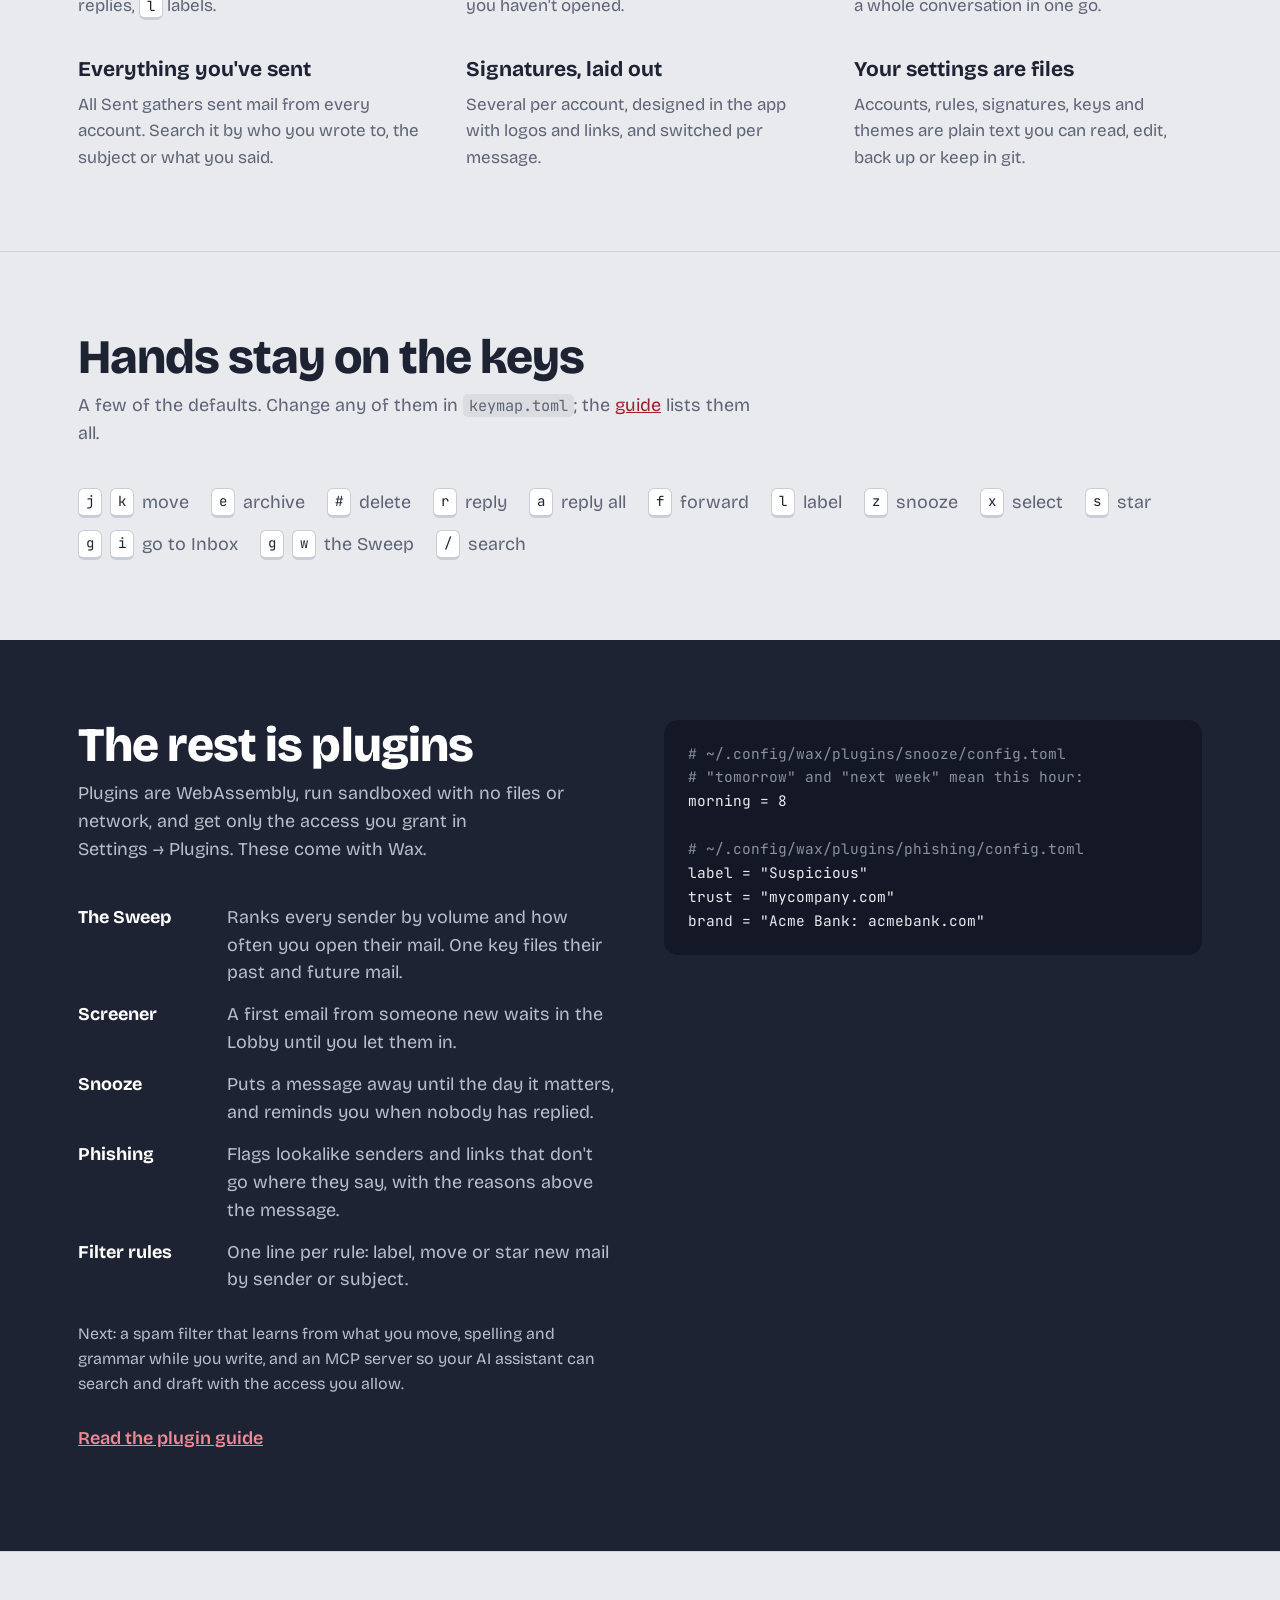
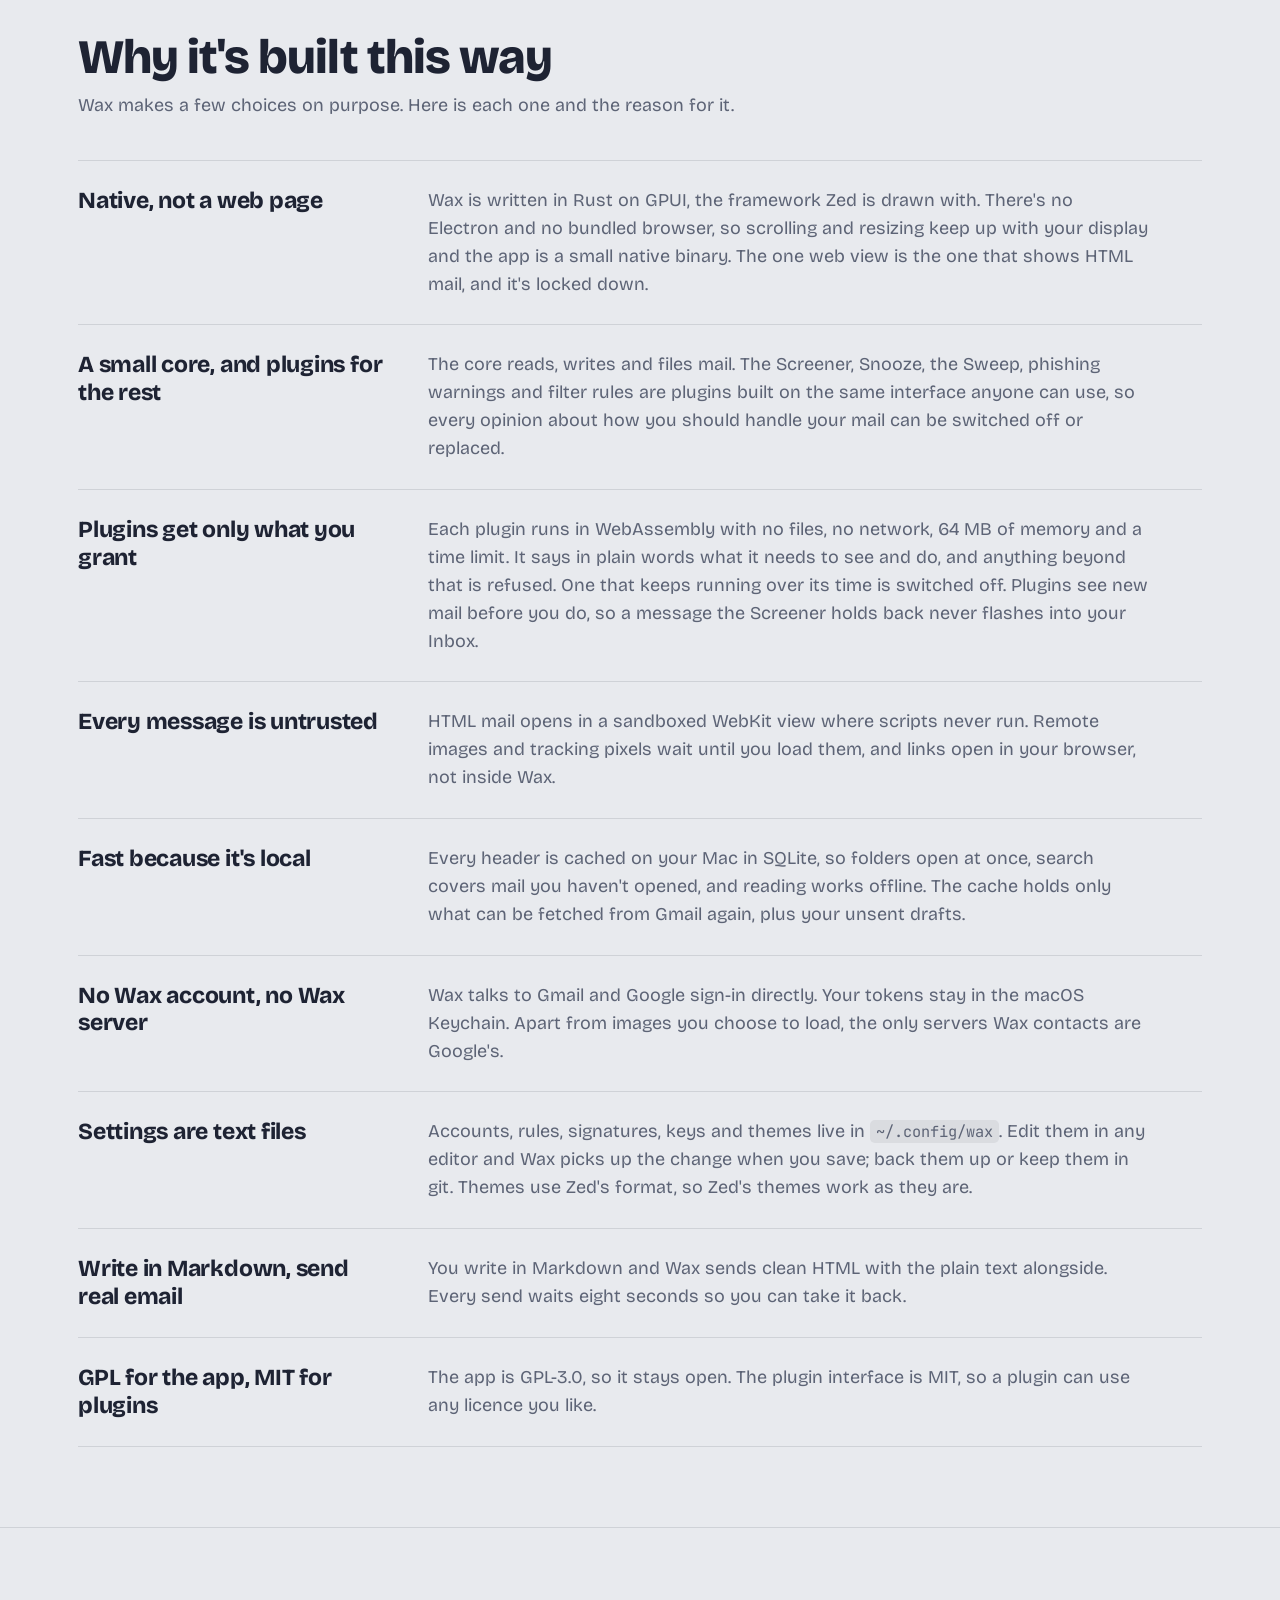
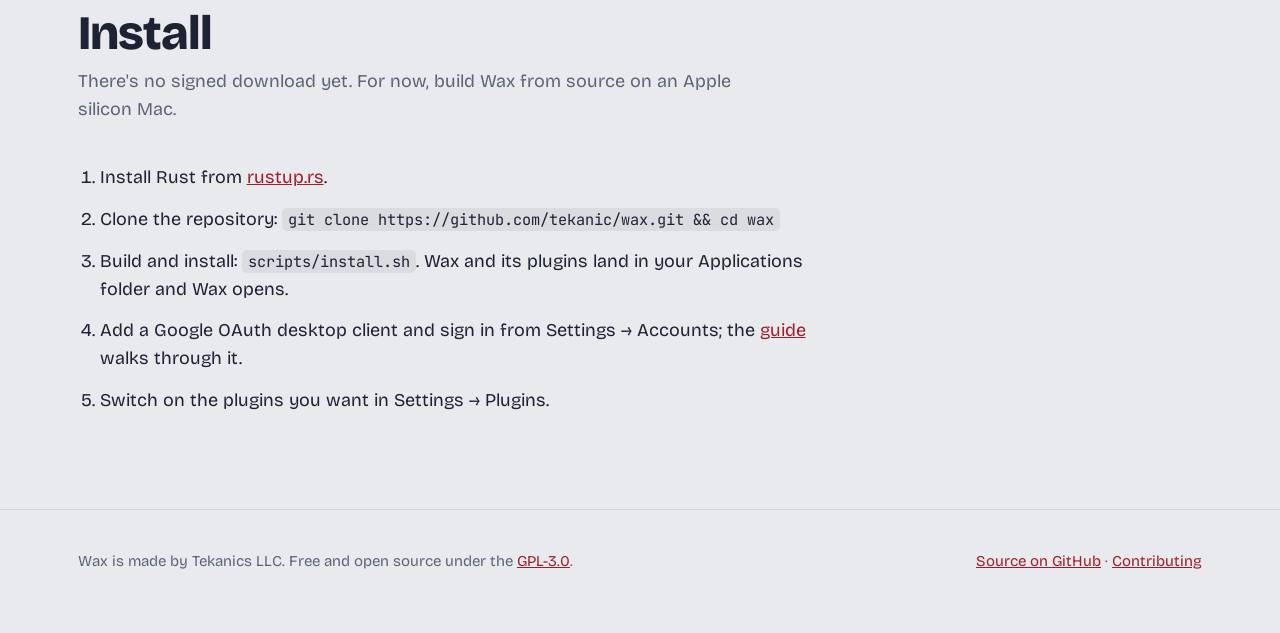
==== commit 716b9819: "Site: writing, Blocks and signature tours; contributing guide Three tour stops replace "Reply in Mar" ====
--- a/docs/index.html
+++ b/docs/index.html
@@ -45,12 +45,30 @@
     <div class="tour">
       <div class="stop">
         <div class="says">
-          <h3>Reply in Markdown</h3>
-          <p>Write with bold, lists, links and real tables, and Wax sends clean HTML with a plain-text copy. Quotes read like the message, not its tracking links.</p>
-          <p>Eight seconds to look it over after you send, and one key to pull it back.</p>
-          <p class="key"><kbd>r</kbd> reply · <kbd>a</kbd> reply all · <kbd>⌘</kbd><kbd>⏎</kbd> send</p>
-        </div>
-        <figure class="shot"><img src="shots/reply.webp" width="2200" height="1424" loading="lazy" alt="Writing a reply: From, To, Cc and Subject fields, a formatting bar, and the reply body in Markdown above the quoted message."></figure>
+          <h3>Write in Markdown</h3>
+          <p>Bold, lists, links, quotes and real tables, from the toolbar or the keys you already know. Paste a range from Excel, Numbers or Google Sheets and it becomes a table; <kbd>tab</kbd> lines the columns up and numbers align right.</p>
+          <p>Wax sends clean HTML, with your Markdown as the plain-text copy, so the message reads well in any mail app. Every send waits eight seconds in case you want it back.</p>
+          <p class="key"><kbd>⌘</kbd><kbd>B</kbd> bold · <kbd>⌘</kbd><kbd>K</kbd> link · <kbd>⌘</kbd><kbd>⏎</kbd> send</p>
+        </div>
+        <figure class="shot"><img src="shots/compose.webp" width="2200" height="1424" loading="lazy" alt="A new message written in Markdown: a table of print items with aligned columns, a note, a numbered list and a link, with the Blocks panel beside it and the Work signature under it."></figure>
+      </div>
+      <div class="stop">
+        <div class="says">
+          <h3>Blocks for what you write every week</h3>
+          <p>A table, a callout, a link button, next steps, meeting times: drag a block into the message or click it to add it where you're typing.</p>
+          <p>Each block is a Markdown file in <code>~/.config/wax/blocks</code>, so you make your own in any editor. <code>{{cursor}}</code> marks where you start typing.</p>
+          <p class="key"><kbd>⌘</kbd><kbd>⇧</kbd><kbd>P</kbd> see the message as it will arrive</p>
+        </div>
+        <figure class="shot"><img src="shots/preview.webp" width="2200" height="1424" loading="lazy" alt="The same message in preview: a bordered table, the note set off as a callout, the numbered list, a link and the signature with its logo, as the recipient will see it."></figure>
+      </div>
+      <div class="stop">
+        <div class="says">
+          <h3>Signatures, designed</h3>
+          <p>Apple Mail gives you a text box to paste into. Wax gives you a designer: choose a layout with or without logos, fill in your details, pick an accent colour and font, and see it as it will arrive.</p>
+          <p>Logos travel inside the message, so they show up without anyone clicking "load images", and they can link to your site. Keep several per account, one for new mail and one for replies, and switch with a click. The signature stays apart from what you write, so switching never leaves pieces behind.</p>
+          <p>Already have one? Wax can import an HTML signature from Apple Mail, Thunderbird or a signature generator.</p>
+        </div>
+        <figure class="shot"><img src="shots/signature.webp" width="2200" height="1424" loading="lazy" alt="The signature designer: layouts named Text, Logo left, Logo on top and Two logos, fields for name, title, company, phone, email and website, and a preview of the signature under a short message."></figure>
       </div>
       <div class="stop">
         <div class="says">
@@ -196,7 +214,7 @@
 <footer>
   <div class="wrap">
     <span>Wax is made by Tekanics LLC. Free and open source under the <a href="https://github.com/tekanic/wax/blob/main/LICENSE">GPL-3.0</a>.</span>
-    <span><a href="https://github.com/tekanic/wax">Source on GitHub</a></span>
+    <span><a href="https://github.com/tekanic/wax">Source on GitHub</a> · <a href="https://github.com/tekanic/wax#contributing">Contributing</a></span>
   </div>
 </footer>
 </body>
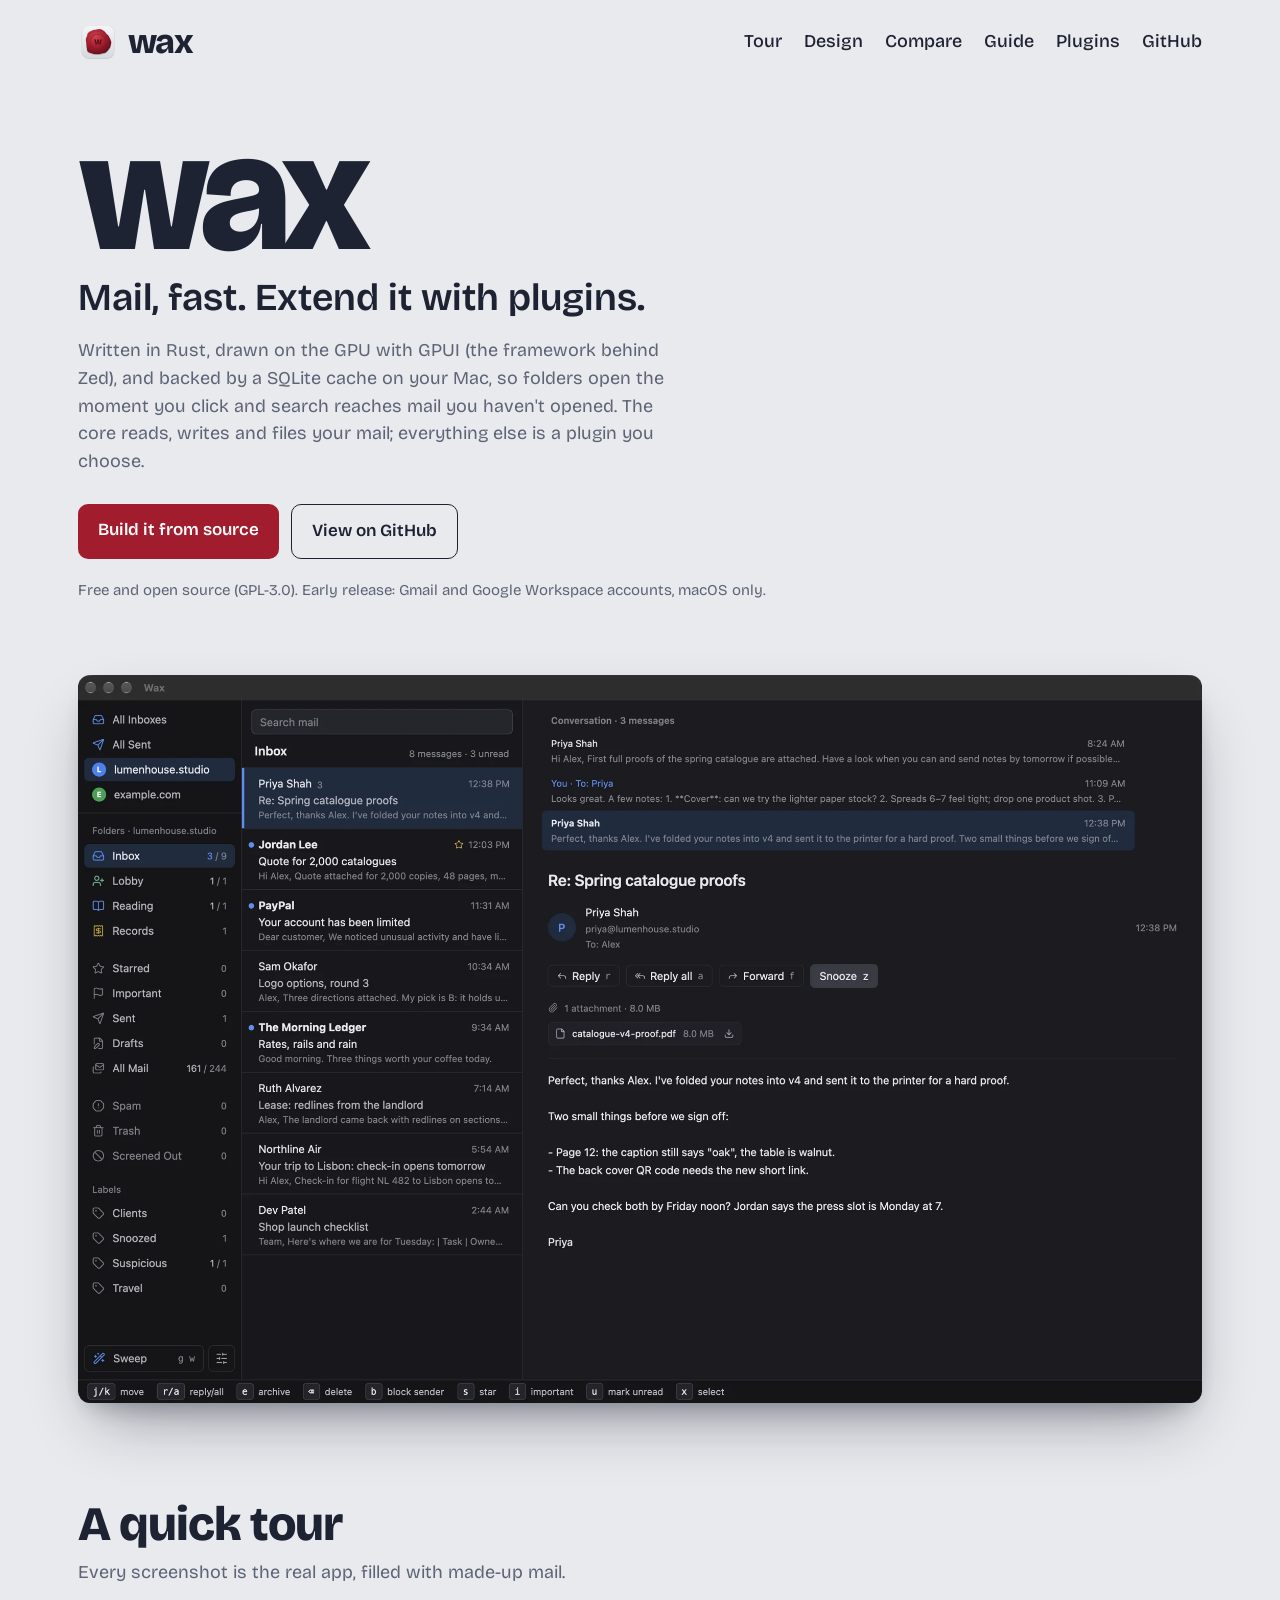
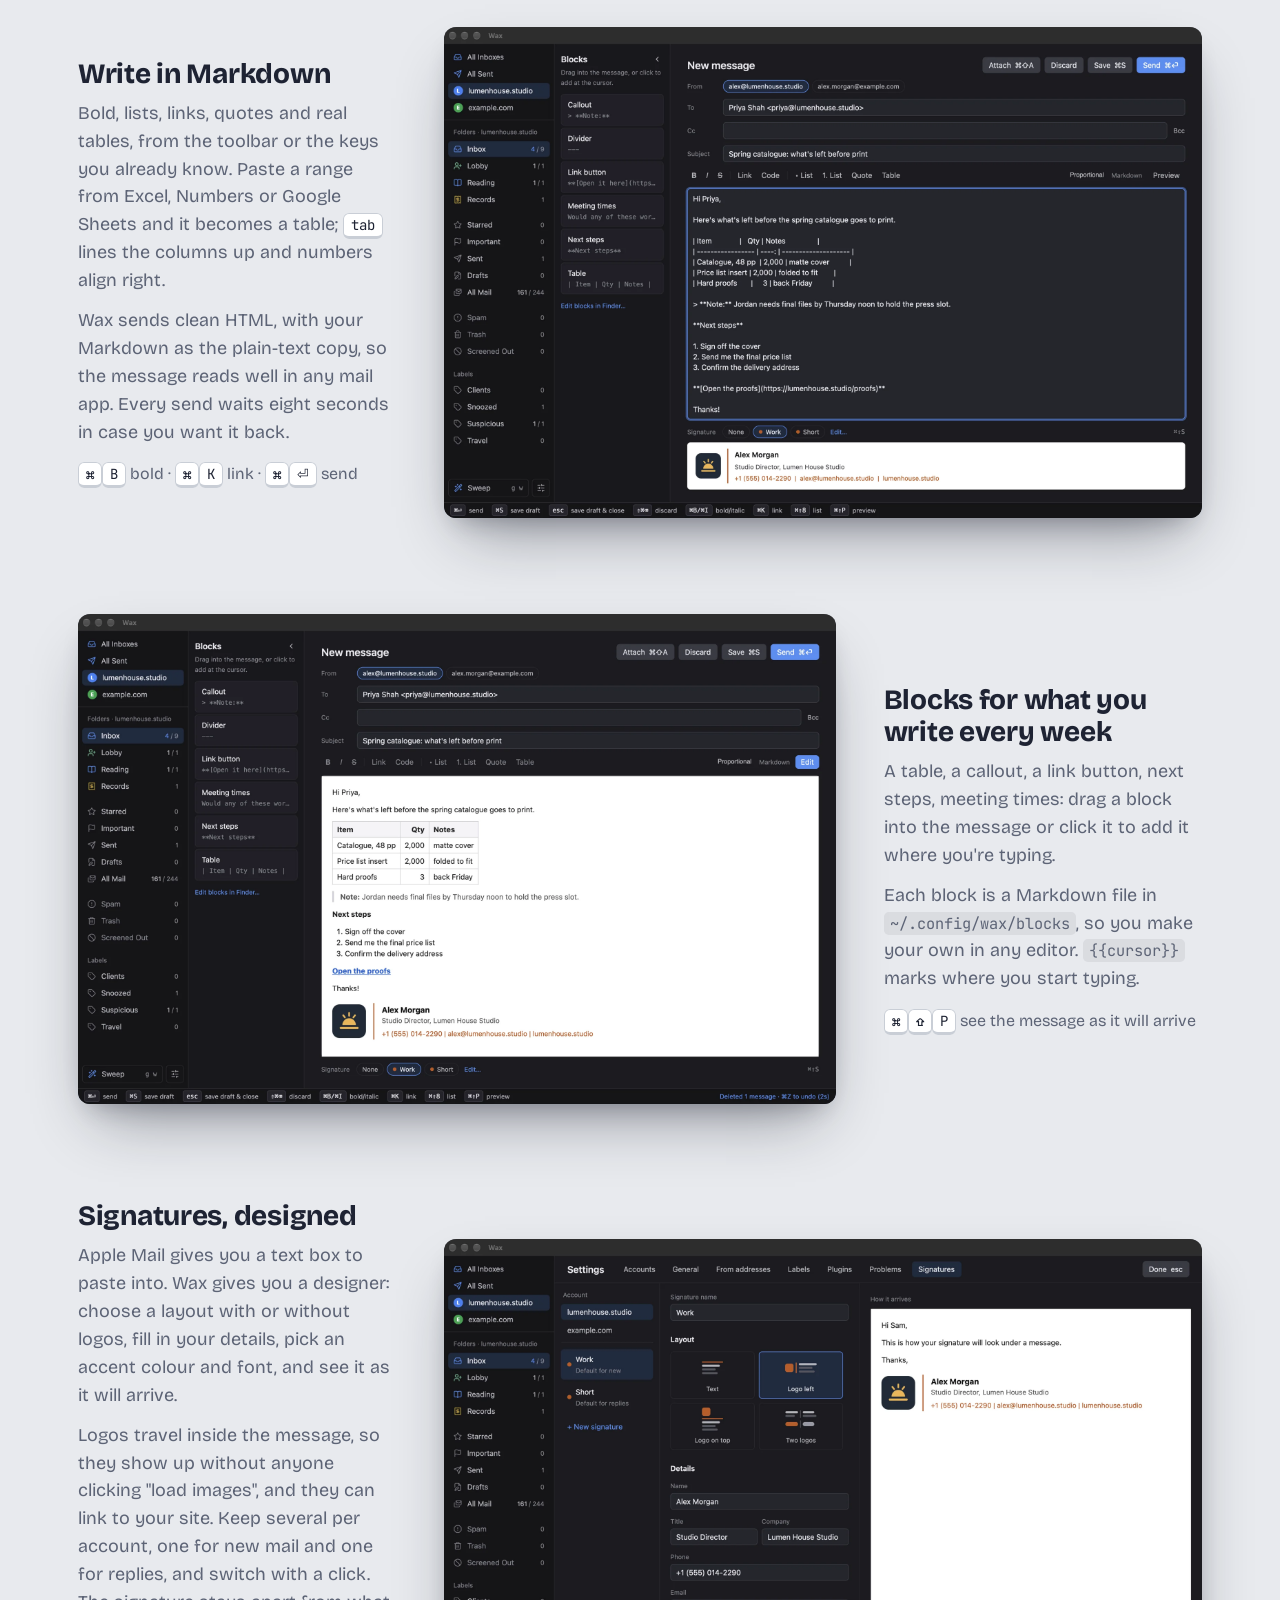
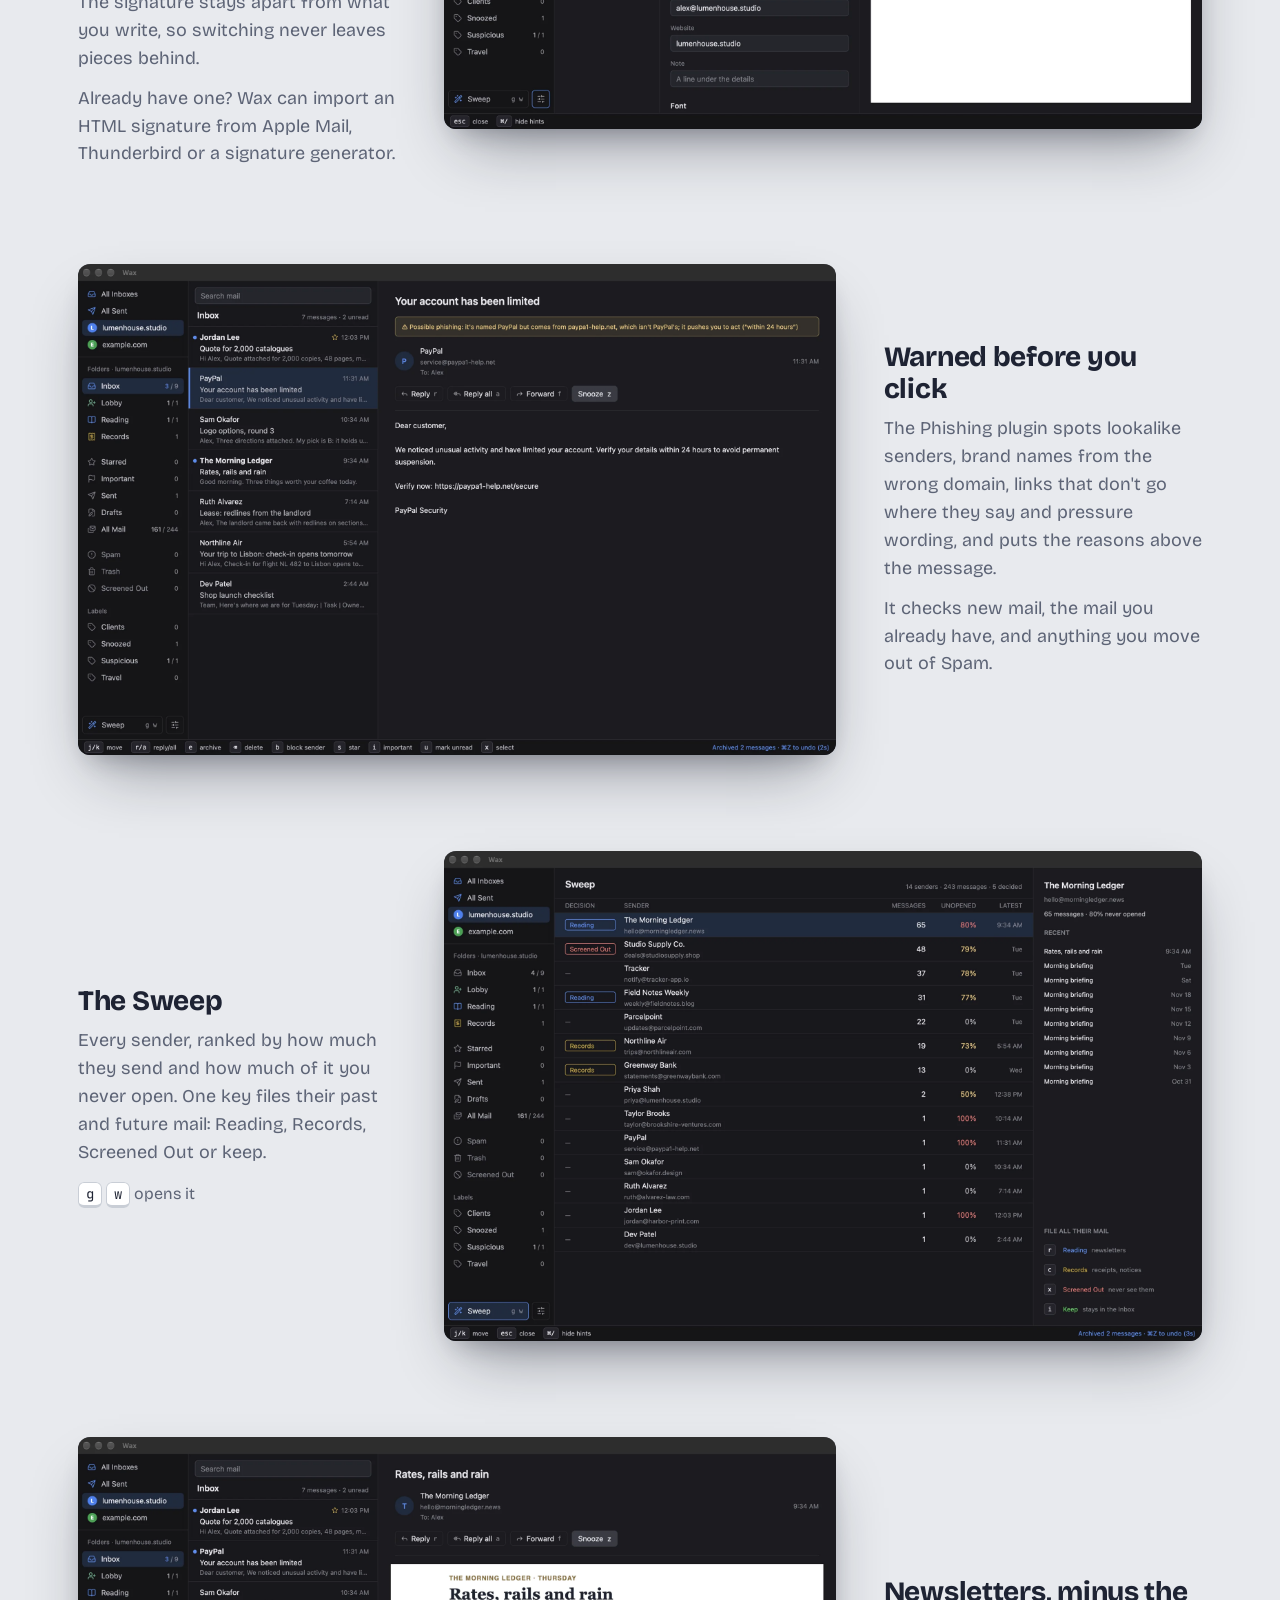
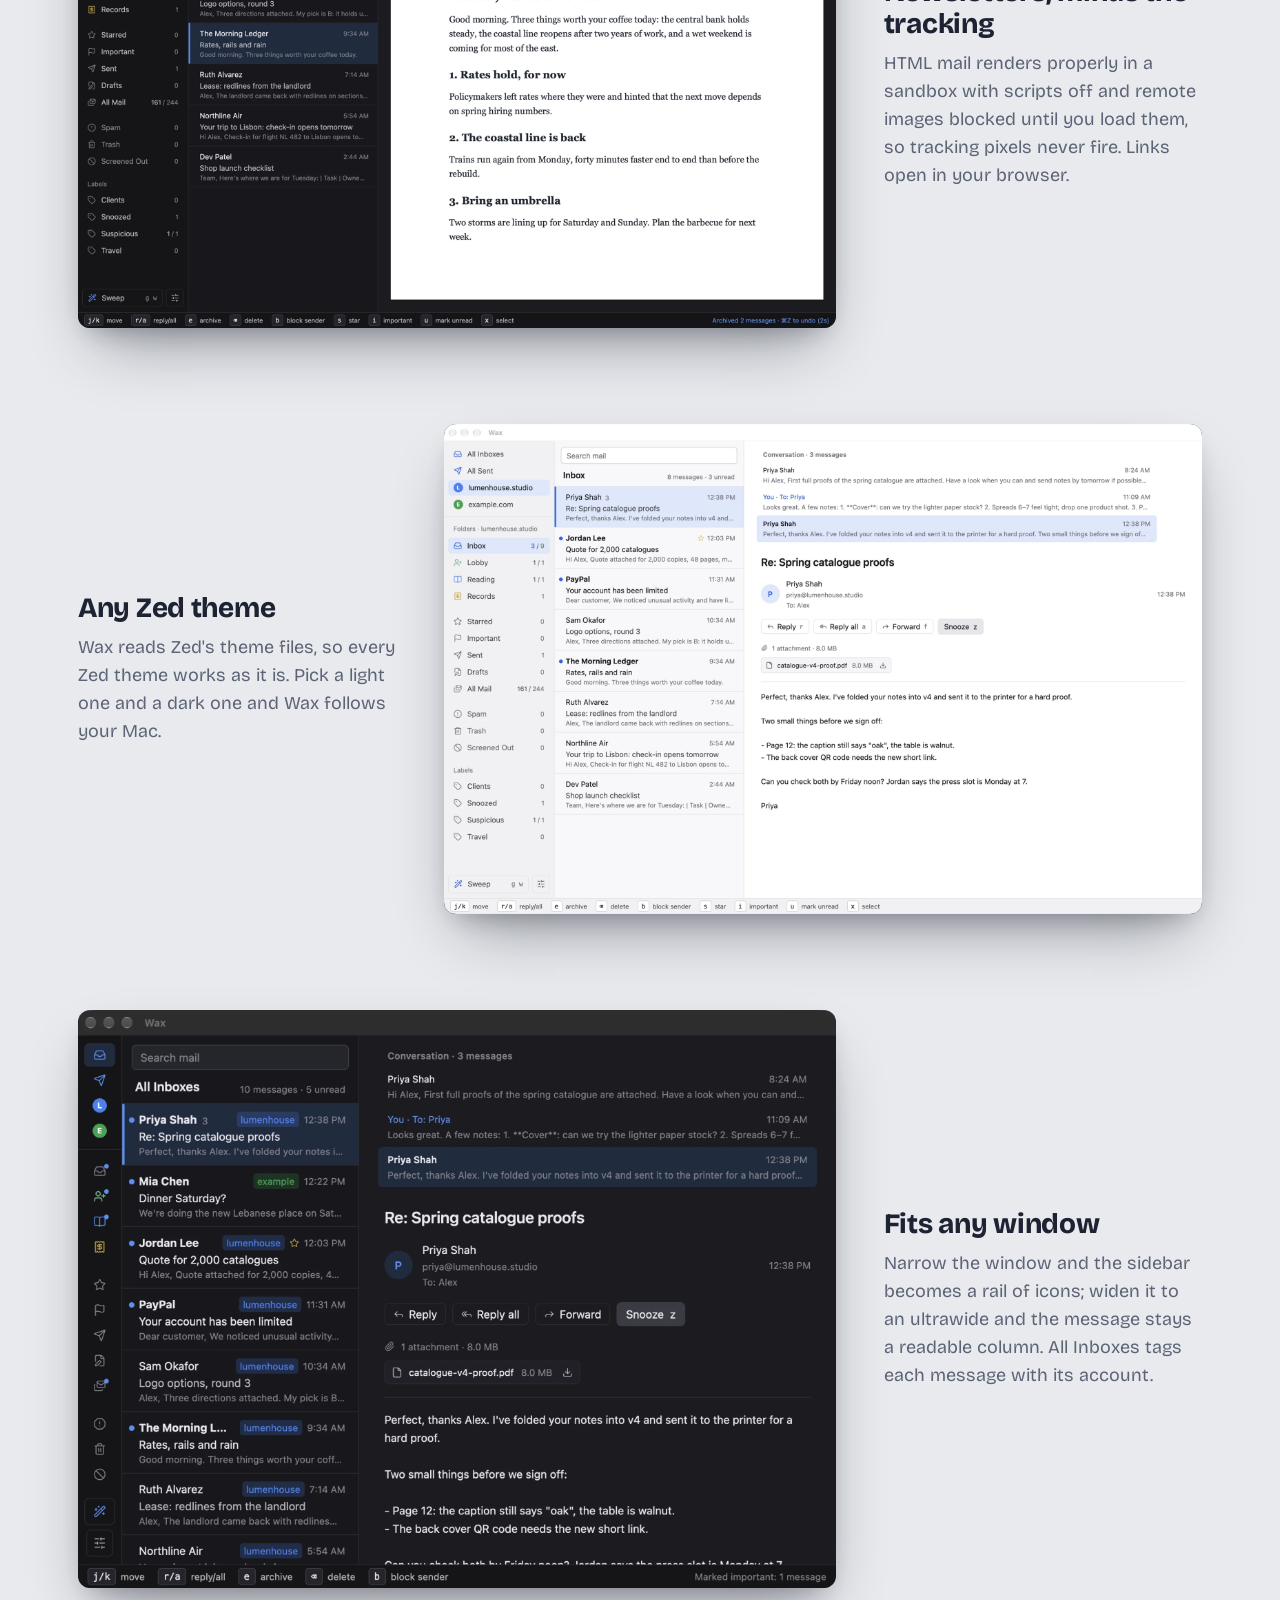
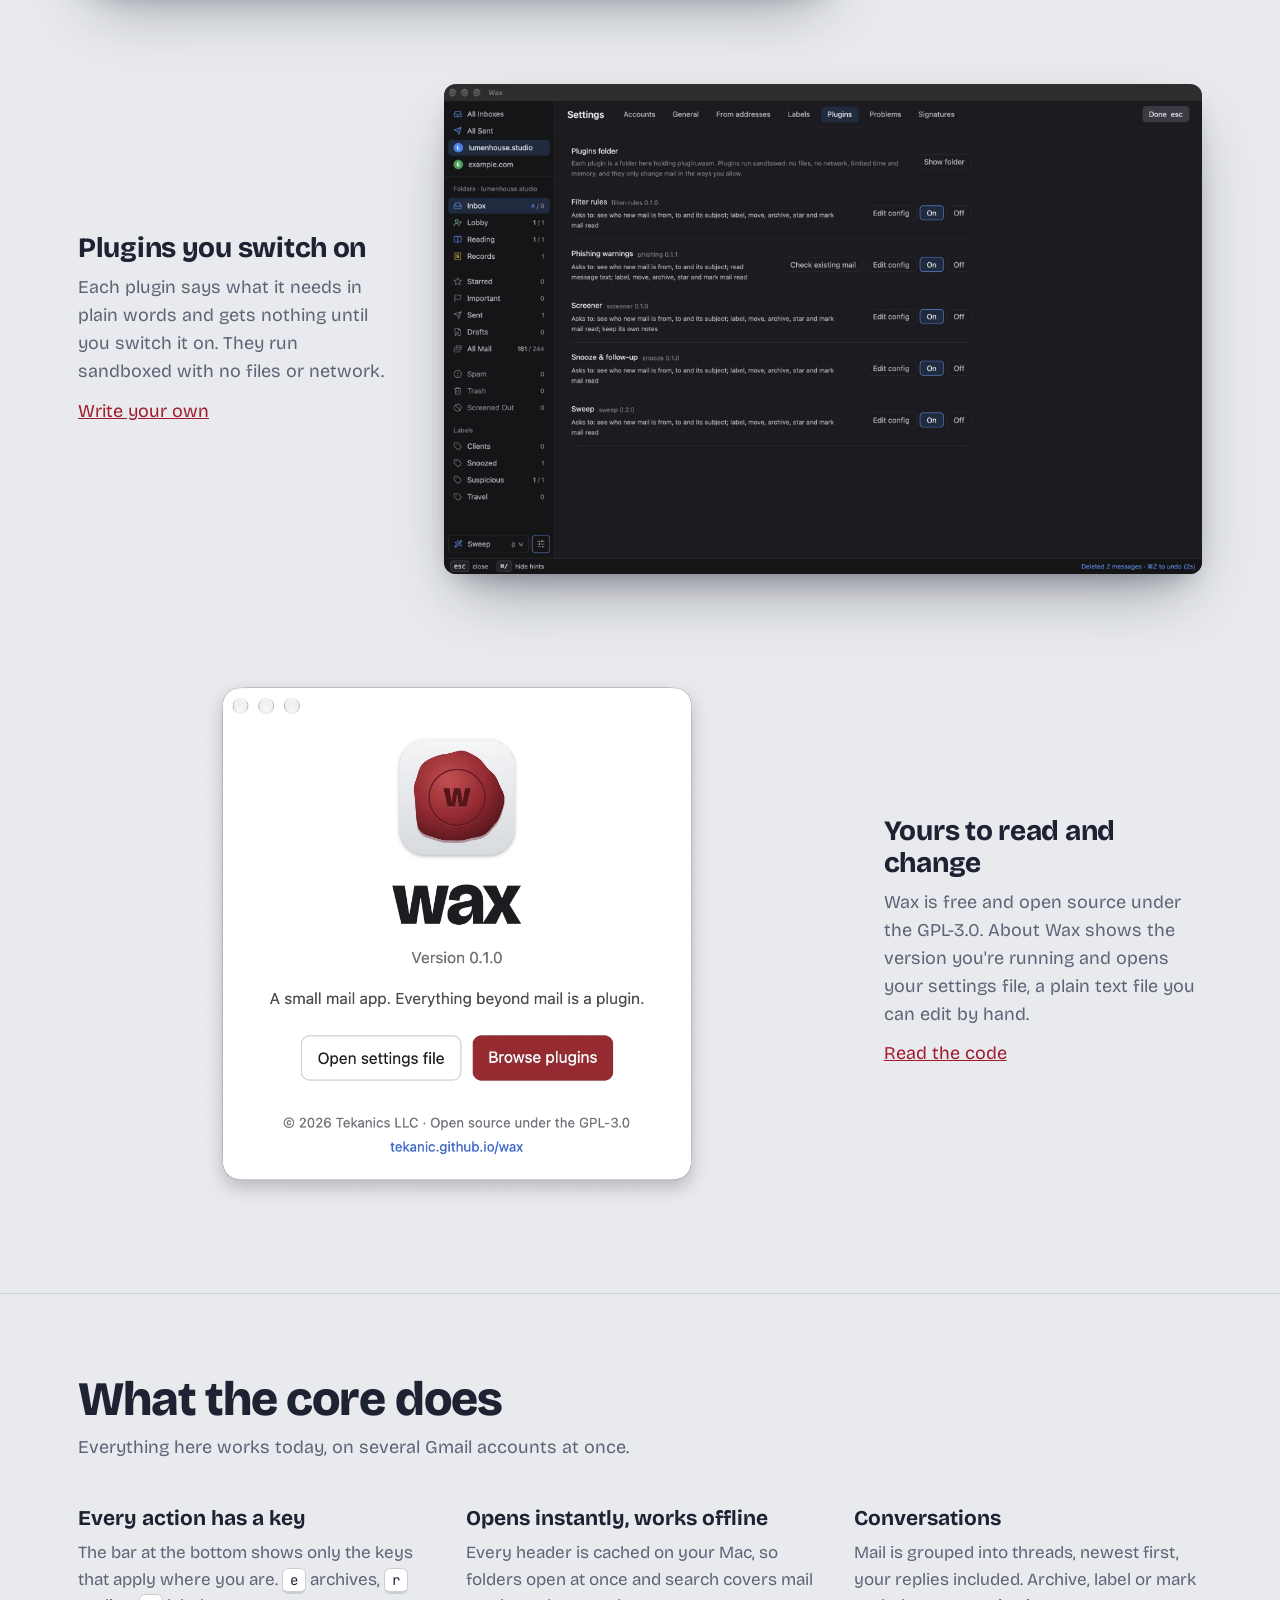
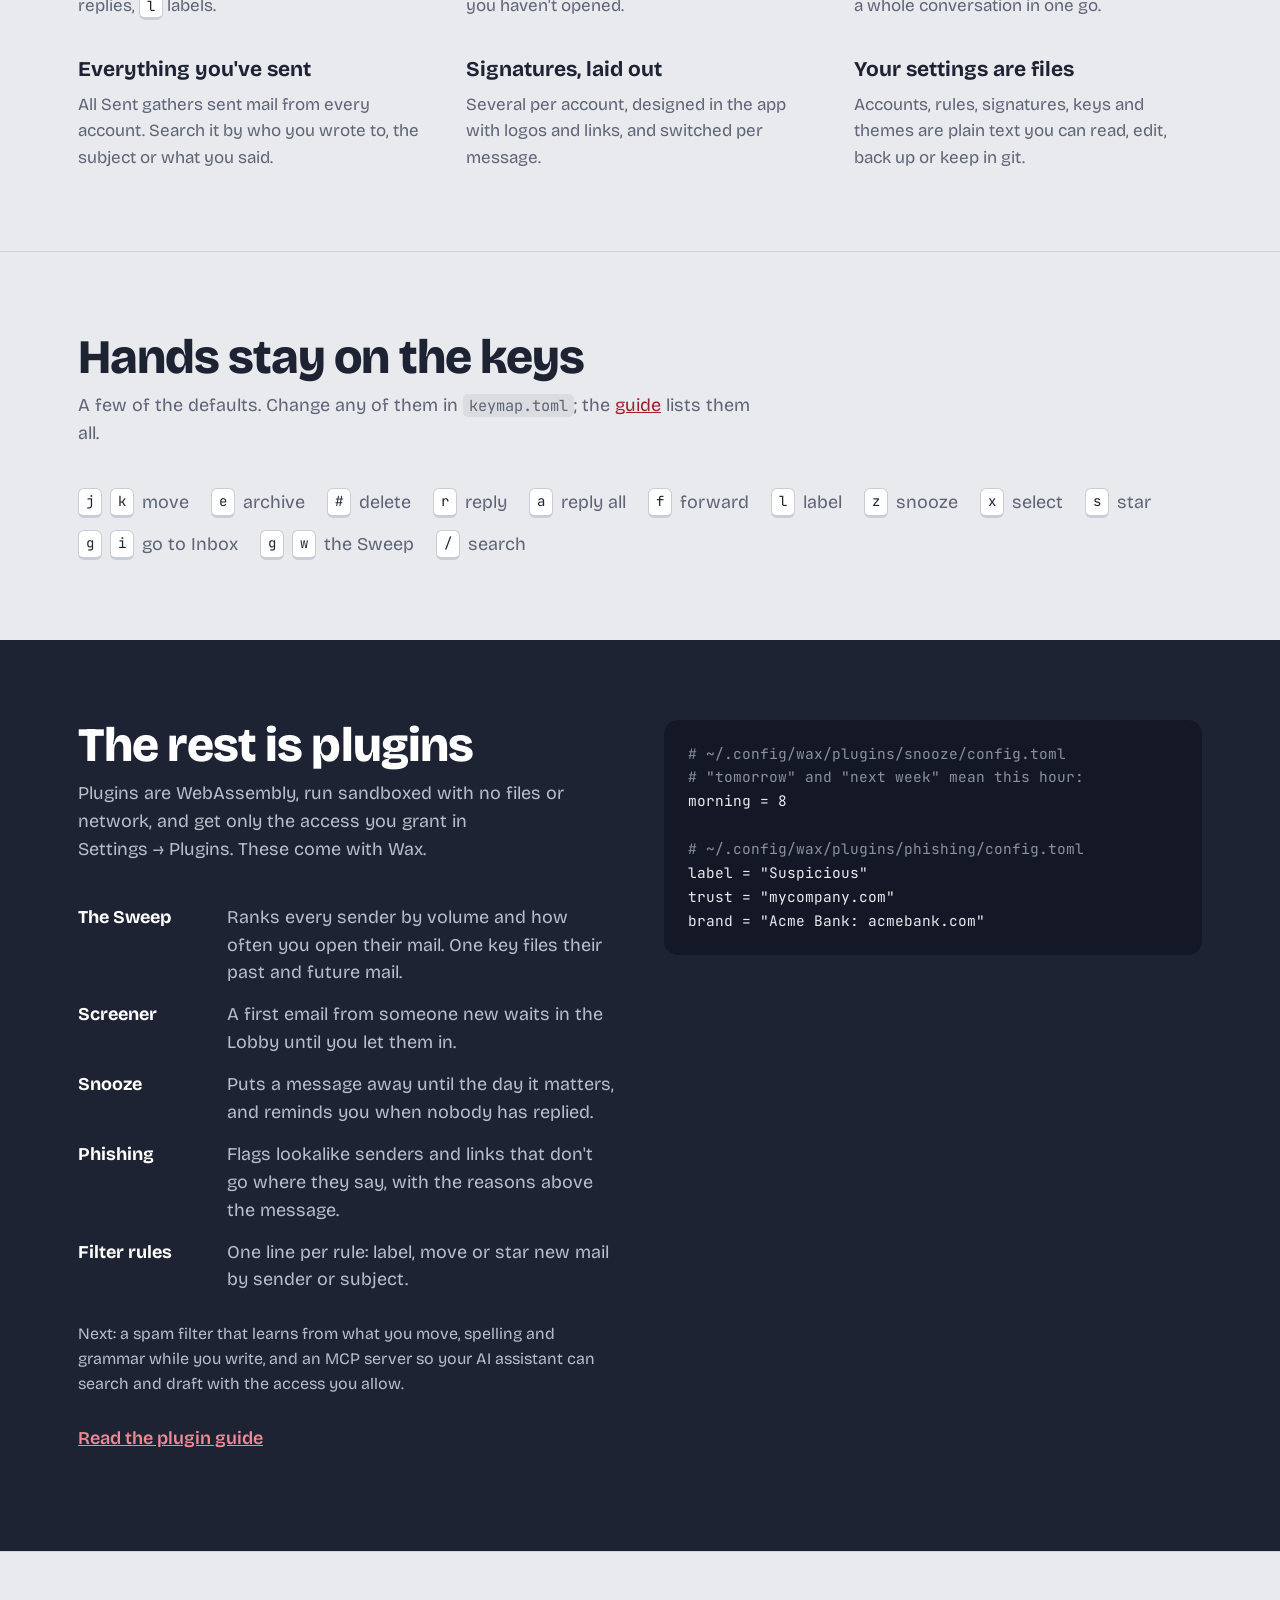
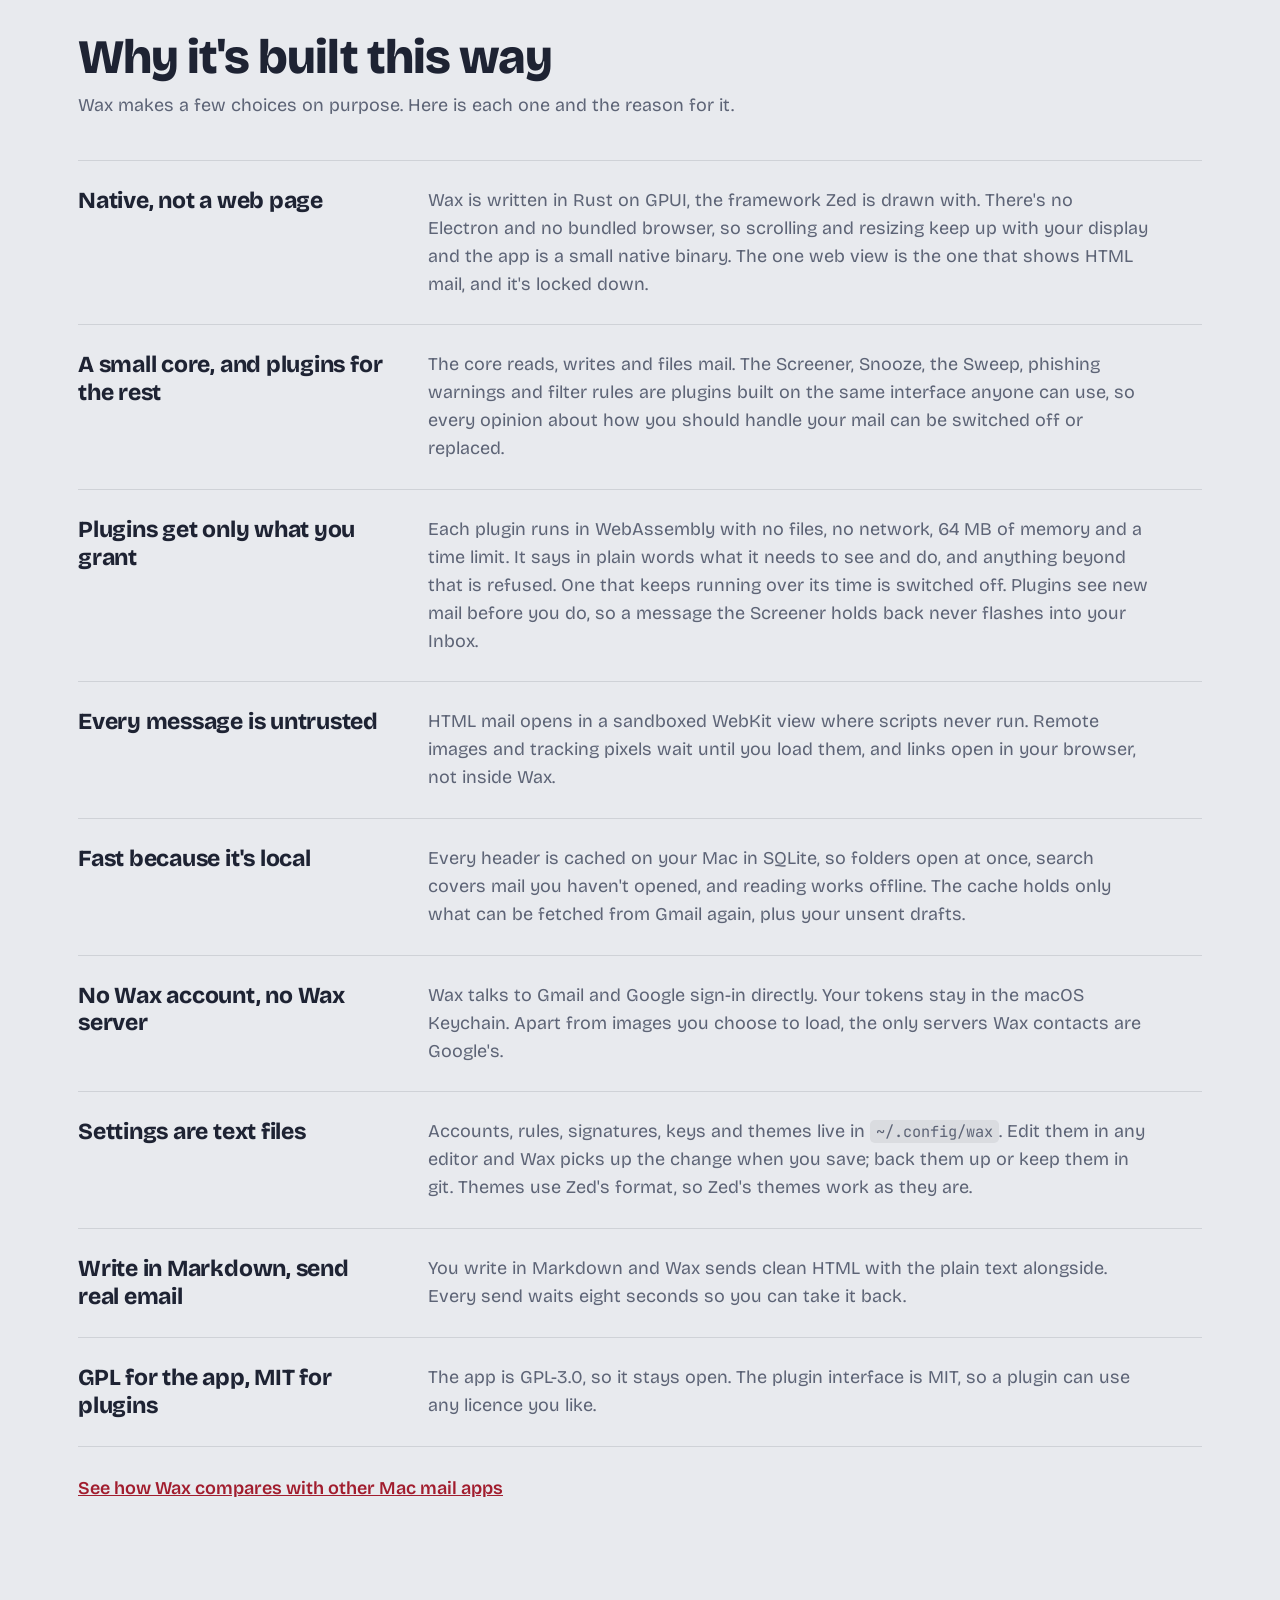
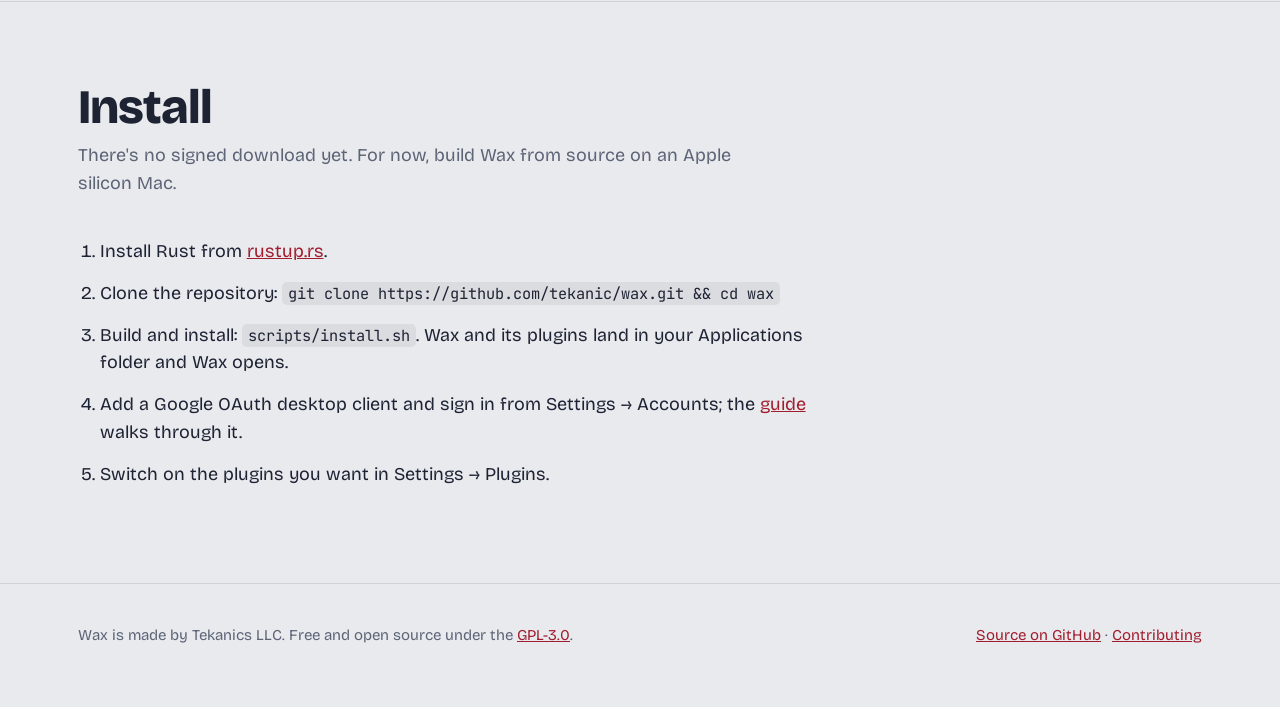
==== commit 6a8eca9d: "Site: compare Wax with other Mac mail apps A new /compare/ page sets Wax beside Apple Mail, Mimestre" ====
--- a/docs/index.html
+++ b/docs/index.html
@@ -20,7 +20,7 @@
 <body>
 <header class="wrap top">
   <a class="mark" href="./" aria-label="Wax home"><img src="wax-icon-1024.png" alt=""><span class="word">wax</span></a>
-  <nav aria-label="Main"><a href="#tour">Tour</a><a href="#design">Design</a><a href="guide/">Guide</a><a href="plugins/">Plugins</a><a href="https://github.com/tekanic/wax">GitHub</a></nav>
+  <nav aria-label="Main"><a href="#tour">Tour</a><a href="#design">Design</a><a href="compare/">Compare</a><a href="guide/">Guide</a><a href="plugins/">Plugins</a><a href="https://github.com/tekanic/wax">GitHub</a></nav>
 </header>
 
 <main>
@@ -193,6 +193,7 @@
       <li><h3>Write in Markdown, send real email</h3><p>You write in Markdown and Wax sends clean HTML with the plain text alongside. Every send waits eight seconds so you can take it back.</p></li>
       <li><h3>GPL for the app, MIT for plugins</h3><p>The app is GPL-3.0, so it stays open. The plugin interface is MIT, so a plugin can use any licence you like.</p></li>
     </ul>
+    <p class="more"><a href="compare/">See how Wax compares with other Mac mail apps</a></p>
   </div>
 </section>
 
--- a/docs/site.css
+++ b/docs/site.css
@@ -120,3 +120,30 @@
   .tour{gap:64px}
   .hero-shot{padding:0 14px}
 }
+
+.compare{padding-top:24px;padding-bottom:80px}
+.compare h1{margin:0;font-size:clamp(44px,6vw,64px);font-weight:800;letter-spacing:-.03em;line-height:1}
+.compare .lede{margin:14px 0 8px;font-size:21px;color:var(--slate);max-width:36em}
+.compare section{padding:48px 0 0;border-top:0}
+.compare h2{font-size:clamp(28px,3.6vw,36px)}
+.compare section>p{max-width:42em;color:var(--slate);margin:0 0 20px}
+.compare .note{font-size:15px;color:var(--slate);max-width:48em;margin:14px 0 0}
+.table-wrap{overflow-x:auto;border:1px solid var(--rule);border-radius:12px;background:var(--white)}
+.table-wrap:focus-visible{outline:3px solid var(--wax);outline-offset:3px}
+table.vs{width:100%;border-collapse:collapse;font-size:15.5px;line-height:1.4}
+table.vs th,table.vs td{text-align:left;vertical-align:top;padding:12px 14px;border-bottom:1px solid var(--rule)}
+table.vs thead th{font-size:13.5px;font-weight:700;color:var(--slate);white-space:nowrap;background:rgba(30,35,51,.03)}
+table.vs tbody th{font-weight:700;white-space:nowrap}
+table.vs tbody tr:last-child th,table.vs tbody tr:last-child td{border-bottom:0}
+table.vs td{min-width:9em}
+table.vs tr.us{background:rgba(161,29,46,.06)}
+table.vs tr.us th{color:var(--wax)}
+table.vs.nums{width:100%}
+.table-wrap.narrow{max-width:640px}
+table.vs.nums td{min-width:0;font-variant-numeric:tabular-nums}
+.compare .choices{margin-top:8px}
+ul.plain{margin:0;padding:0;list-style:none;max-width:46em}
+ul.plain li{padding:14px 0;border-bottom:1px solid var(--rule);color:var(--slate)}
+ul.plain li strong{color:var(--ink)}
+ul.sources{margin:0;padding-left:1.2em;font-size:16px;color:var(--slate);max-width:52em}
+ul.sources li{margin-bottom:8px}
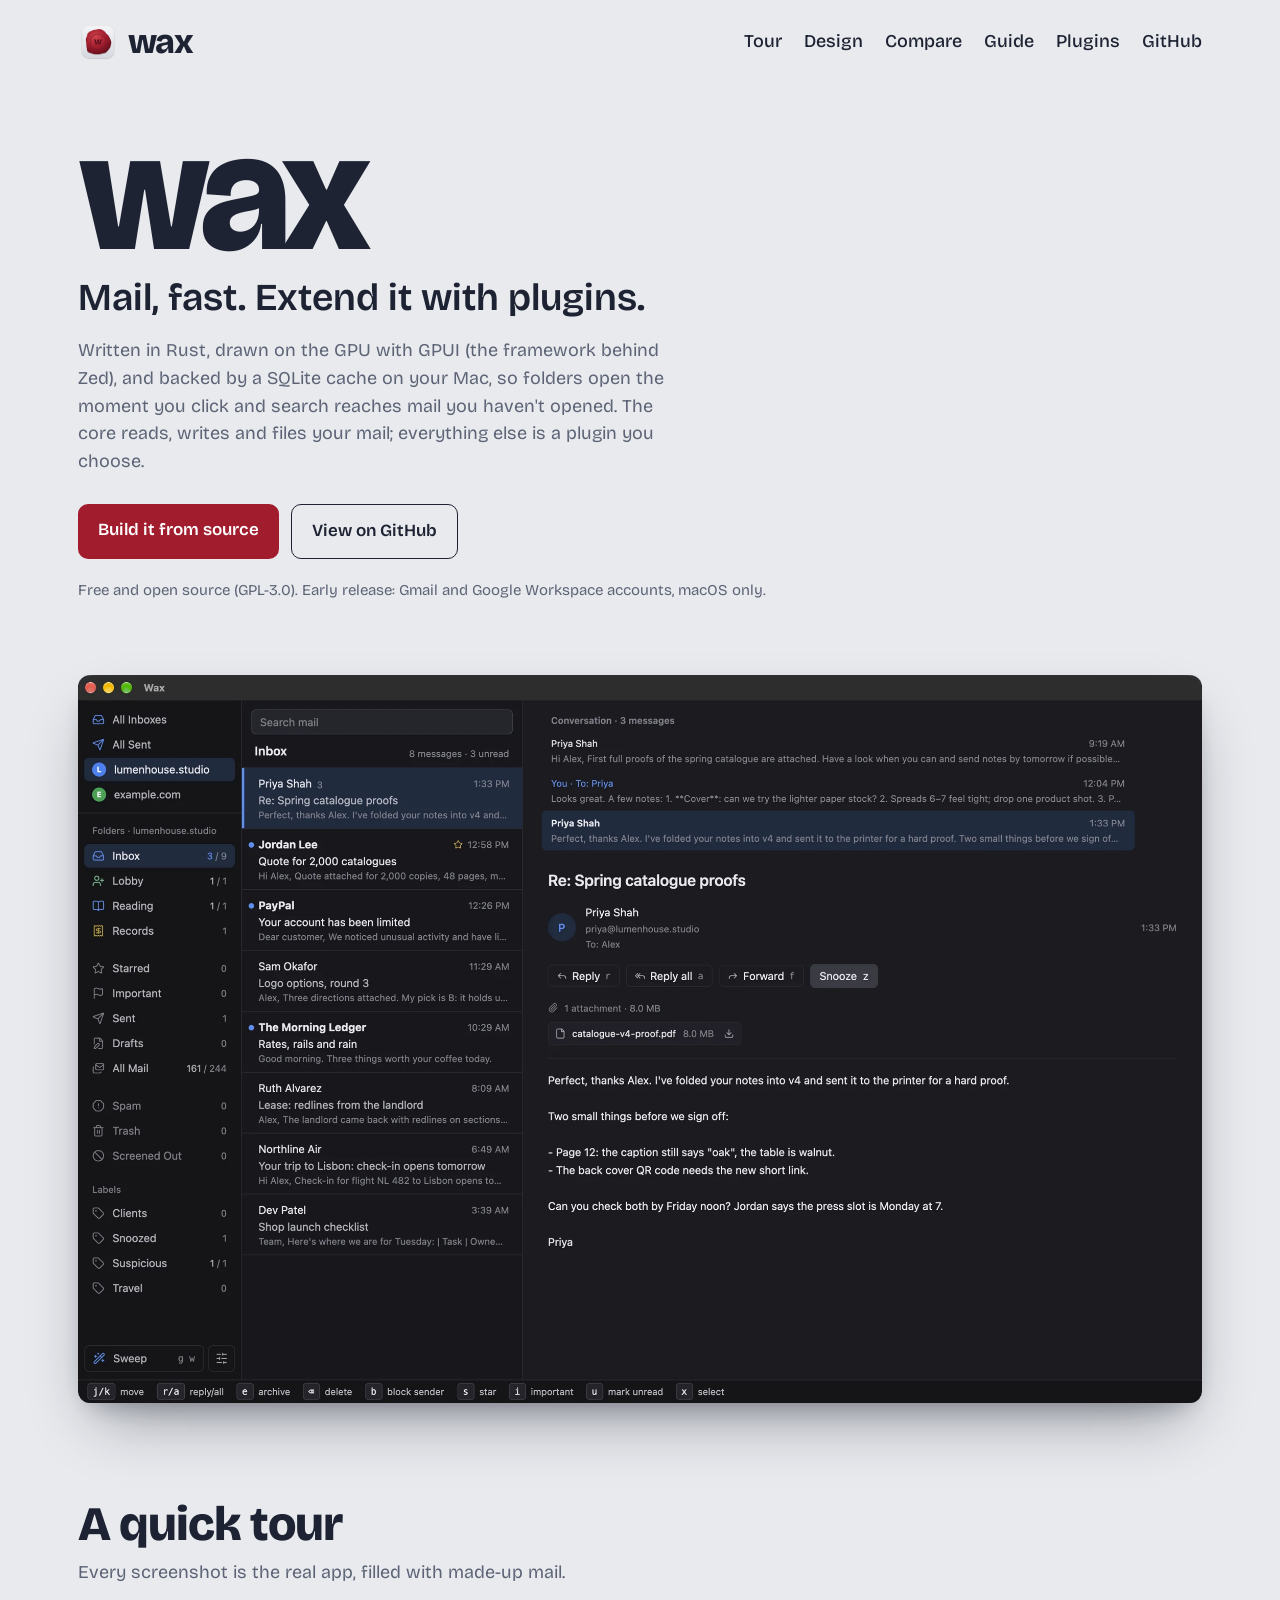
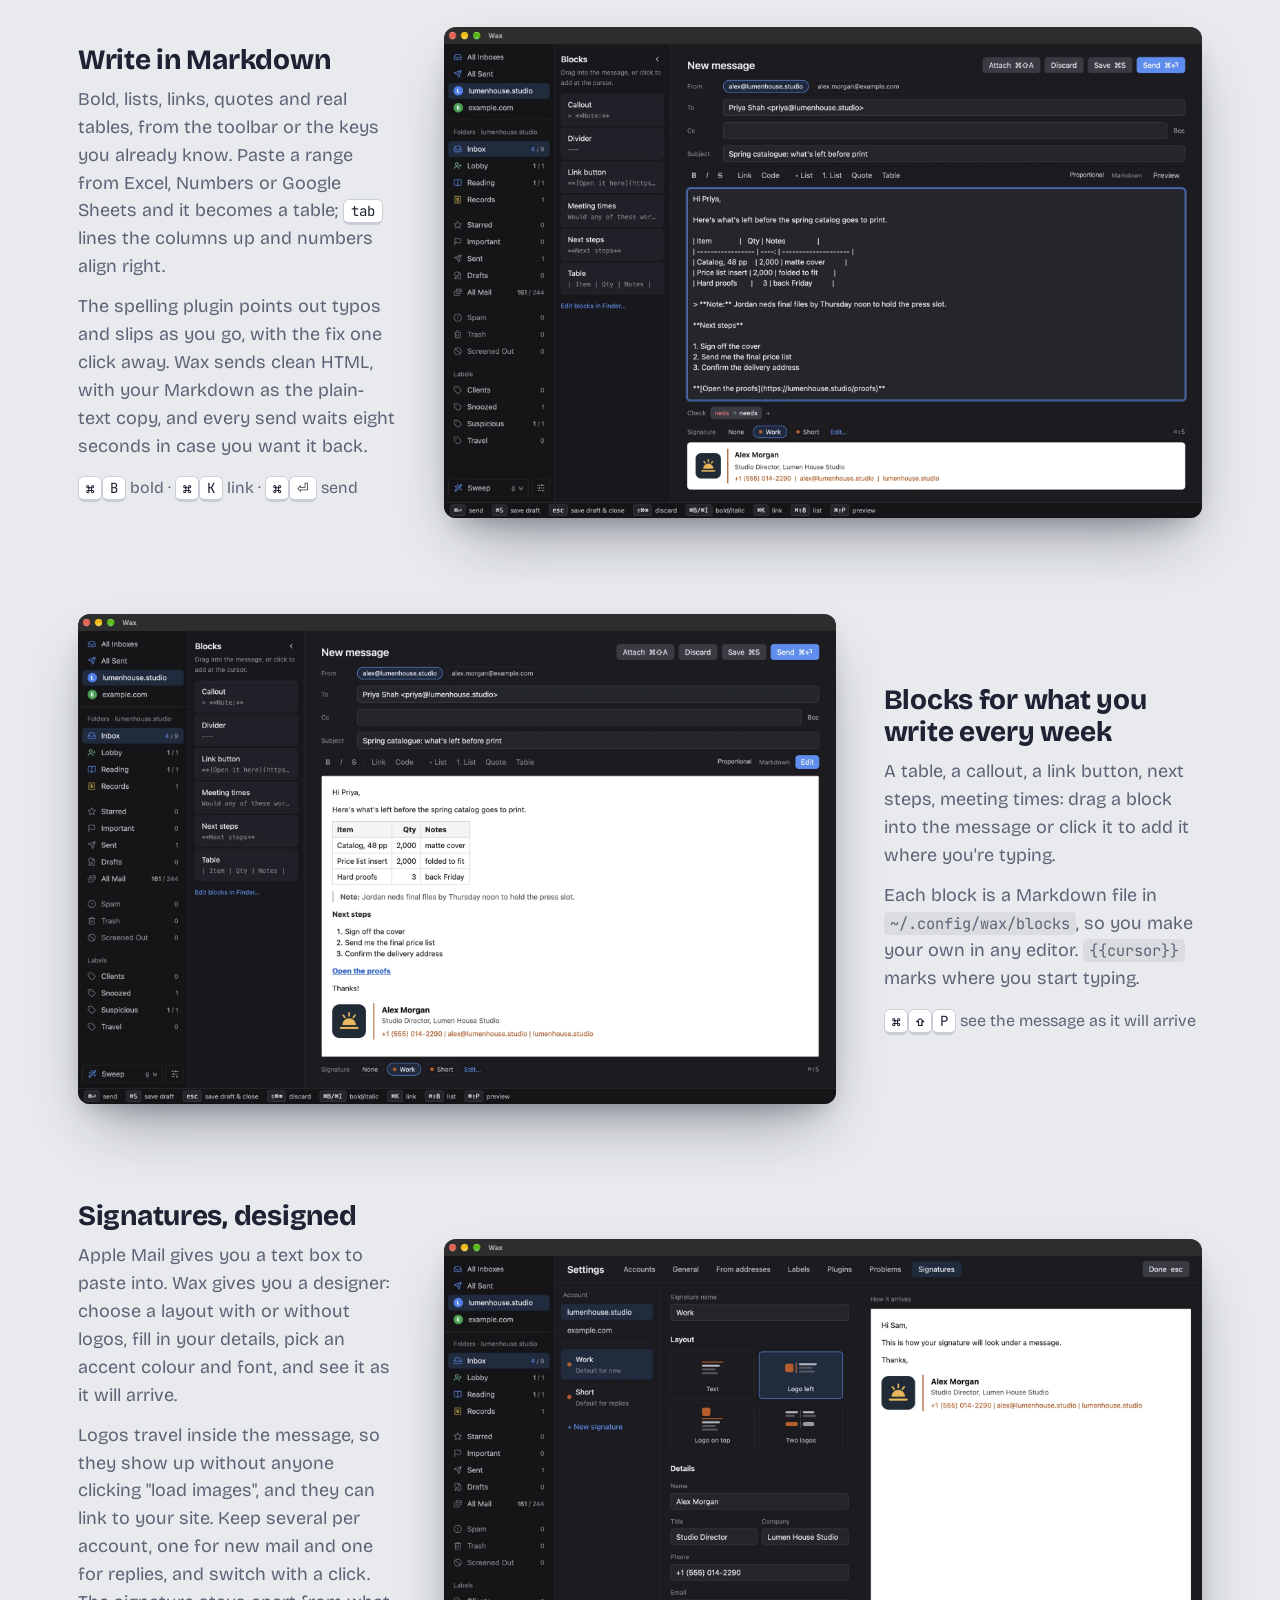
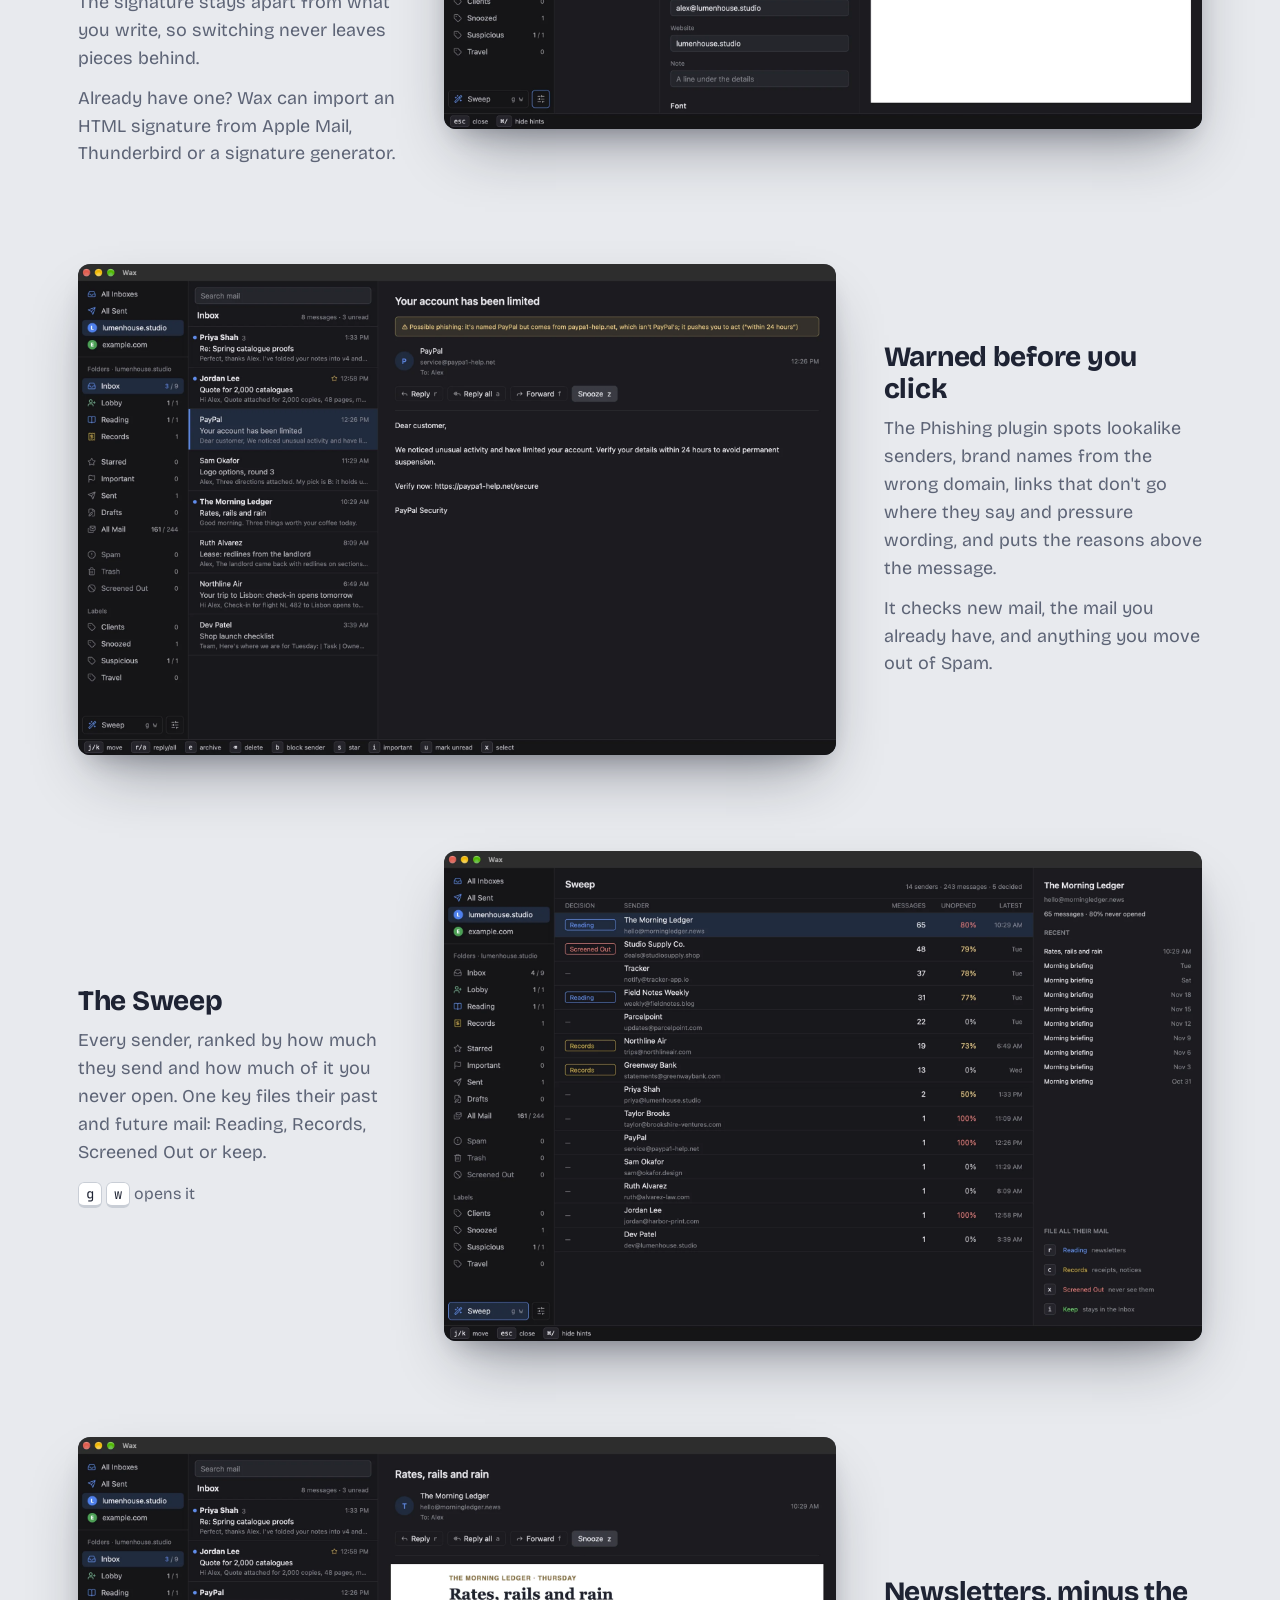
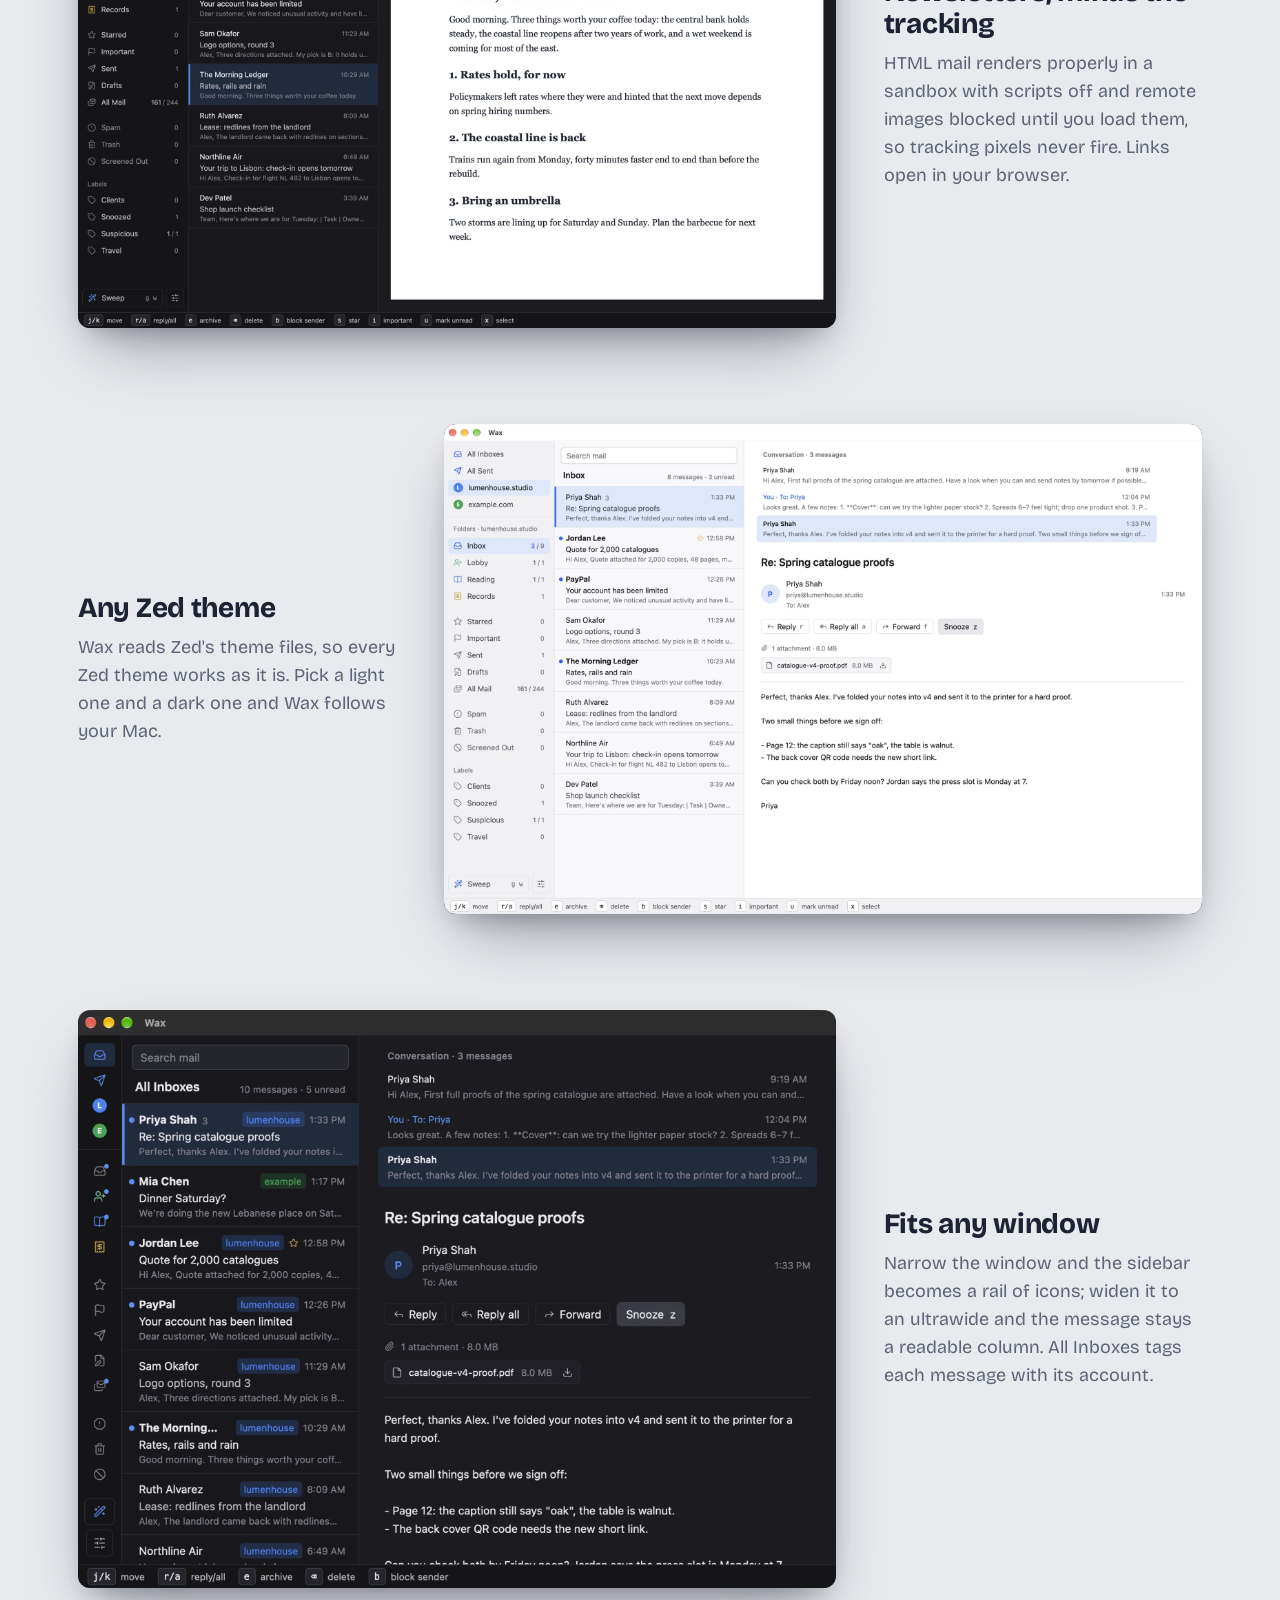
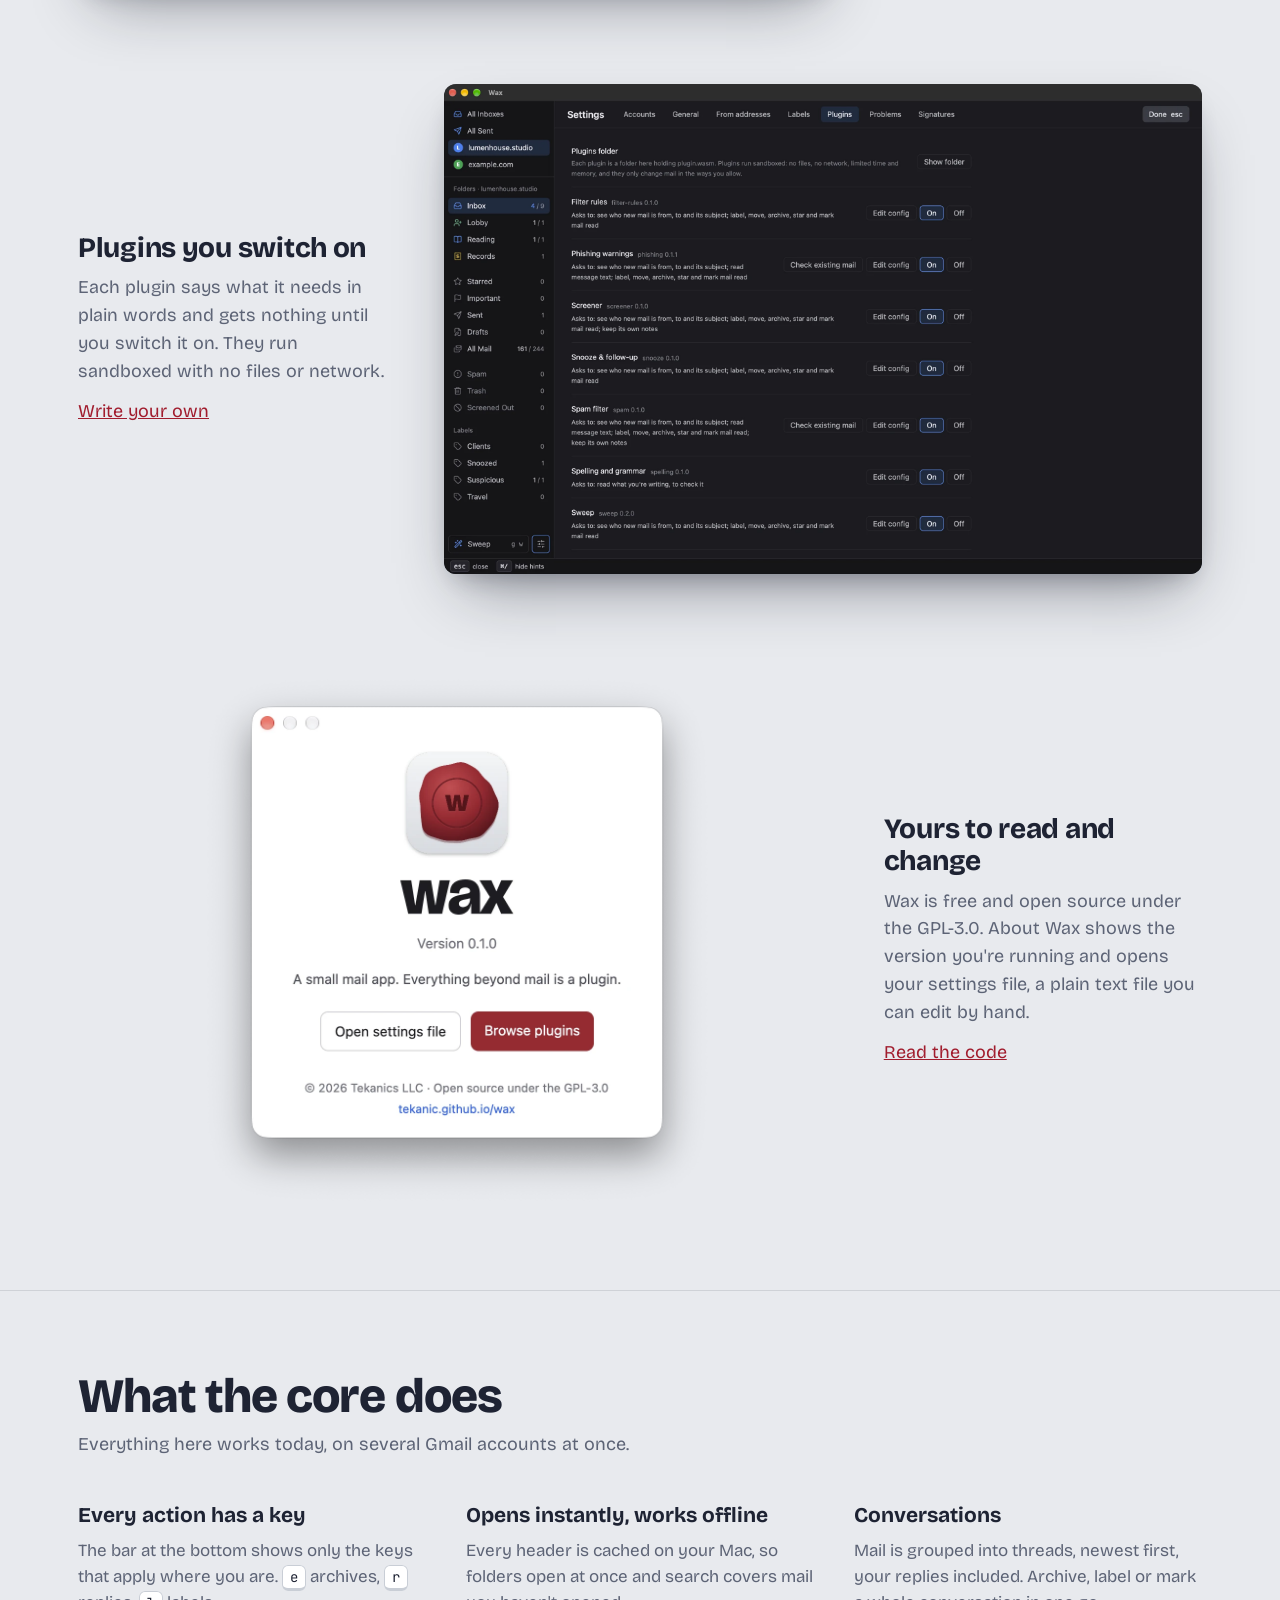
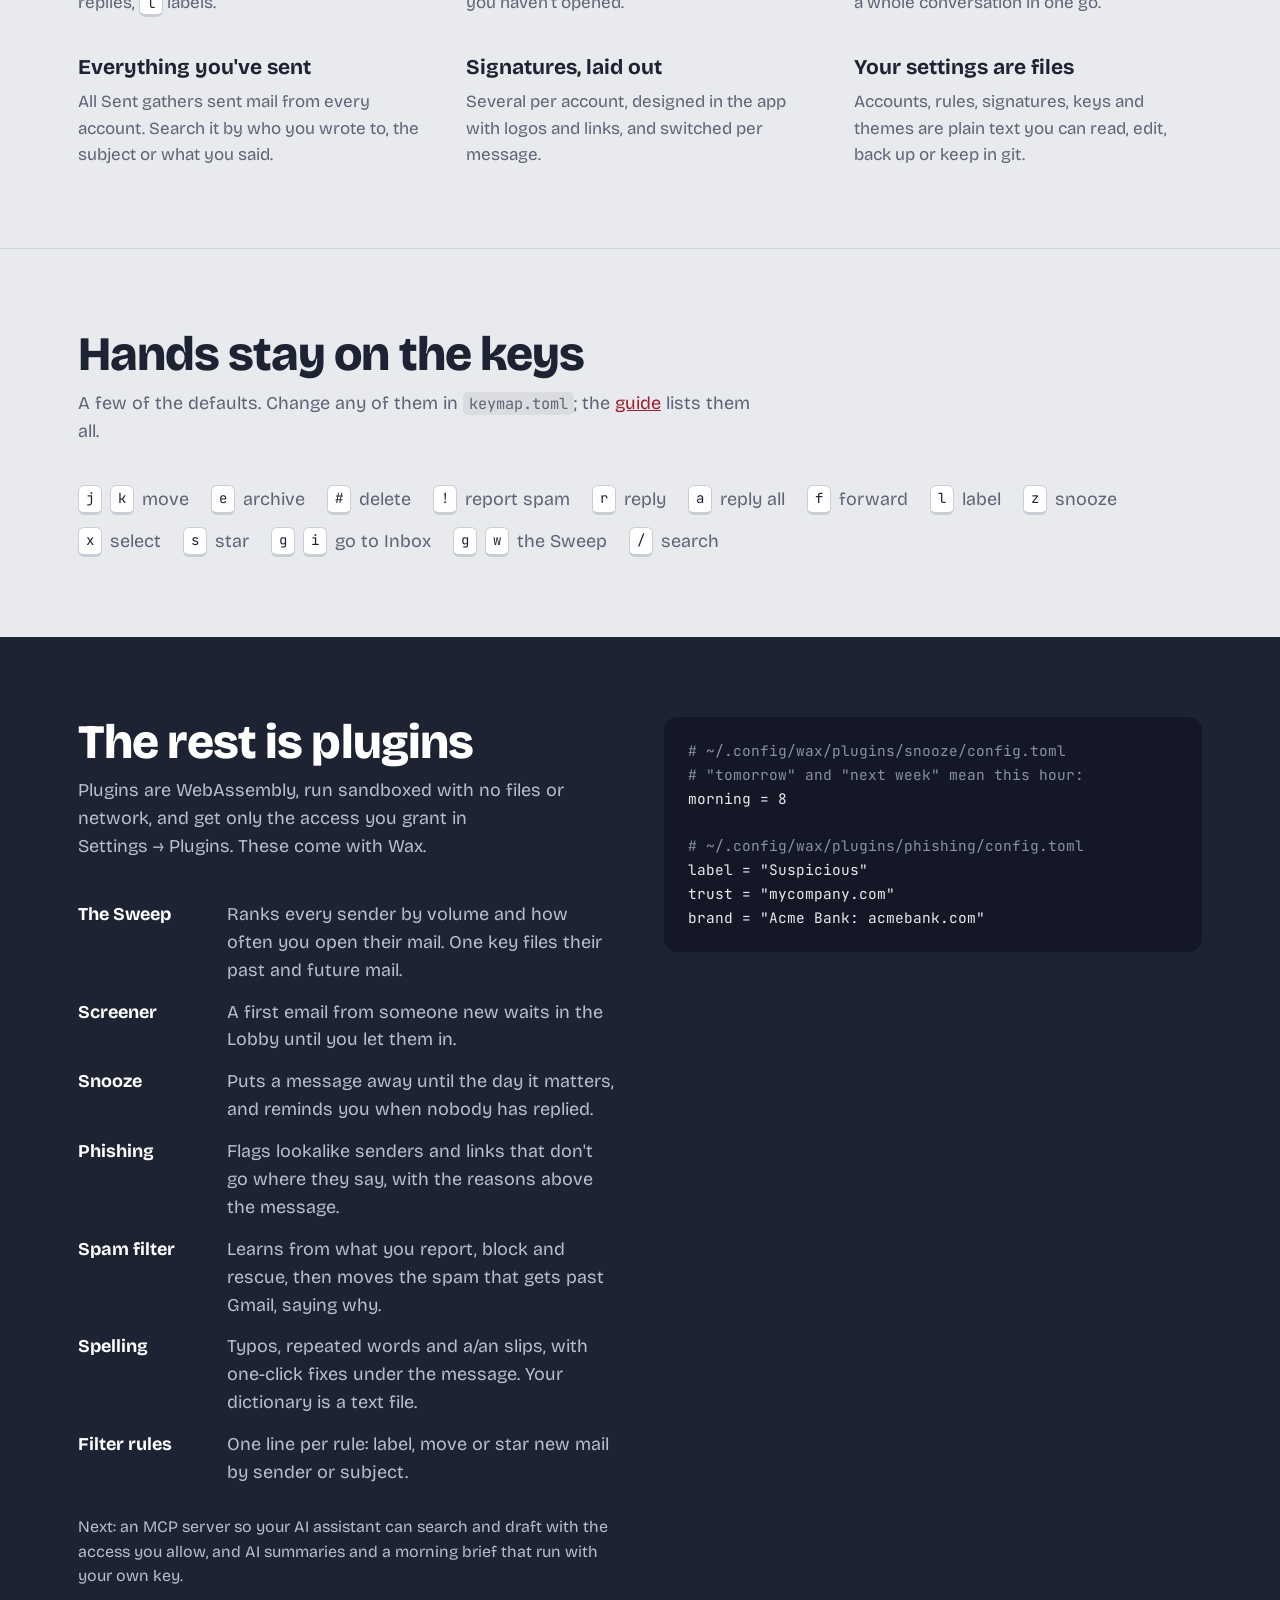
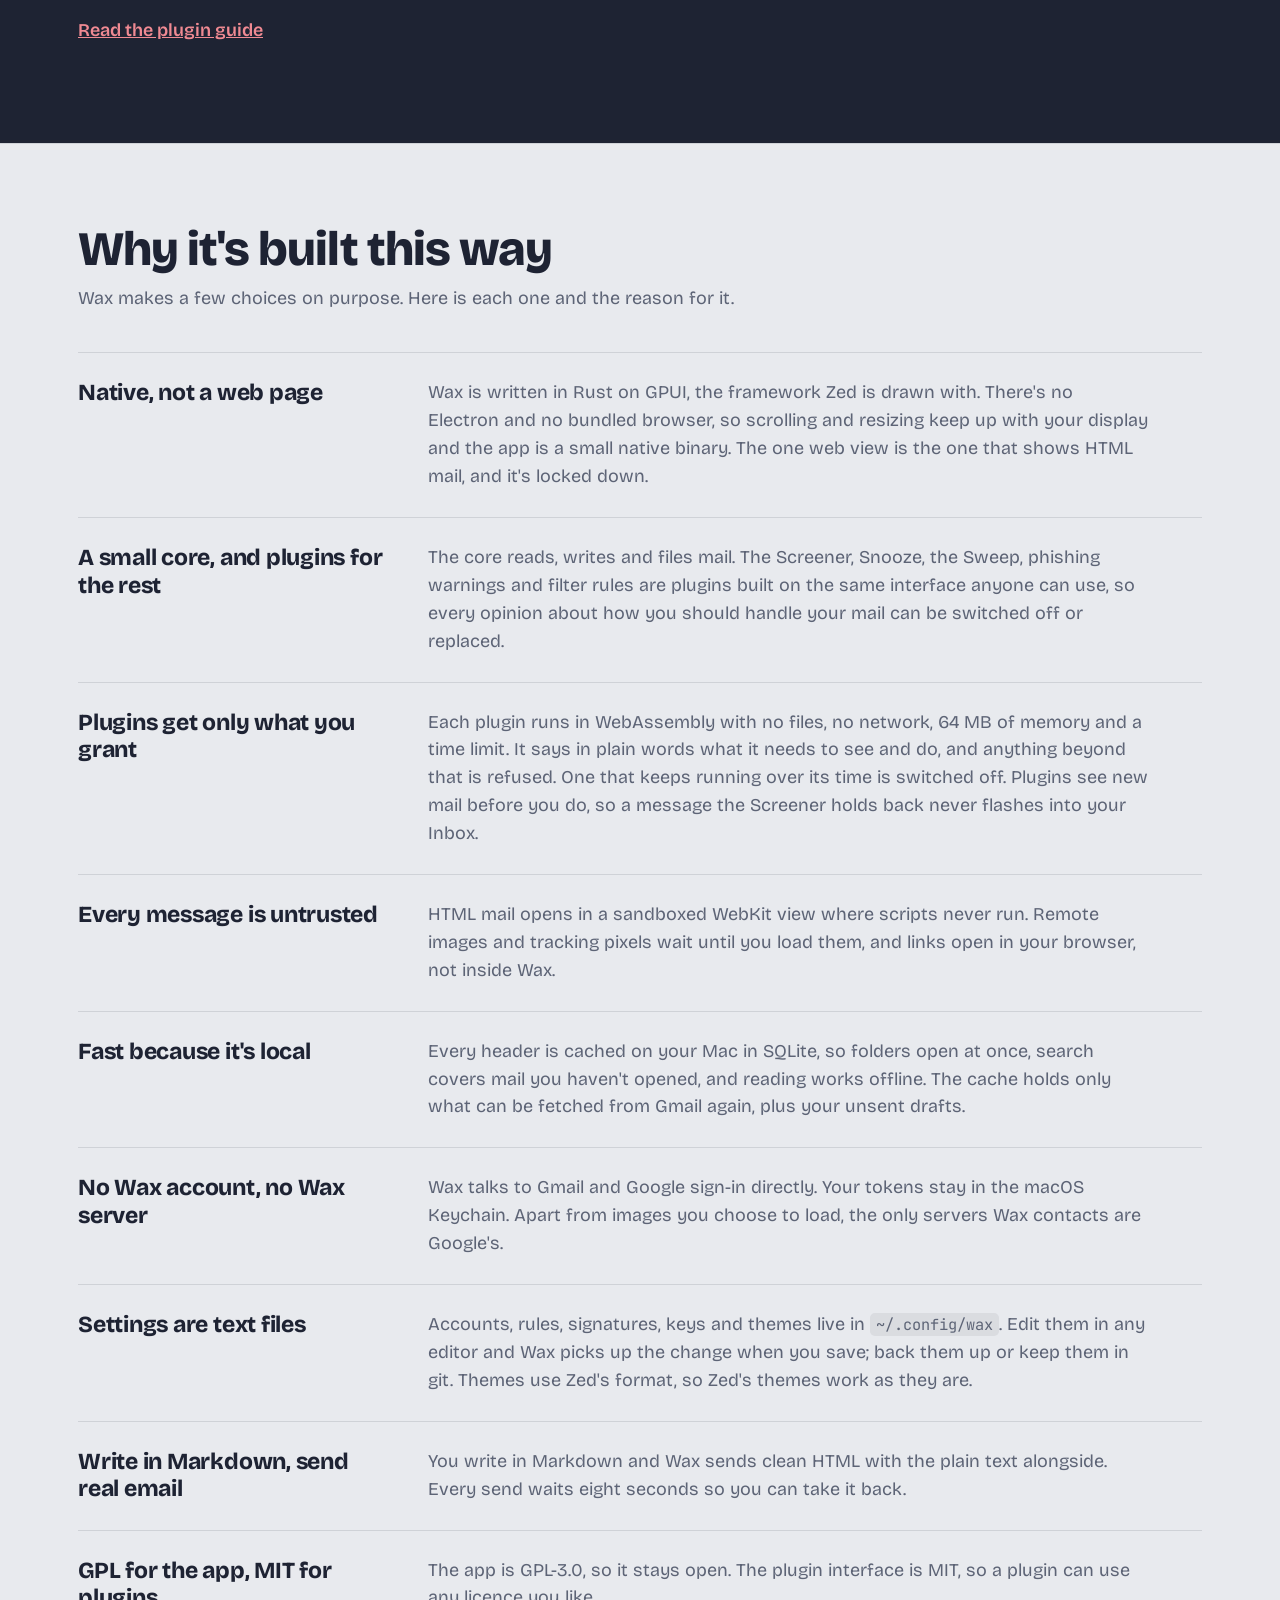
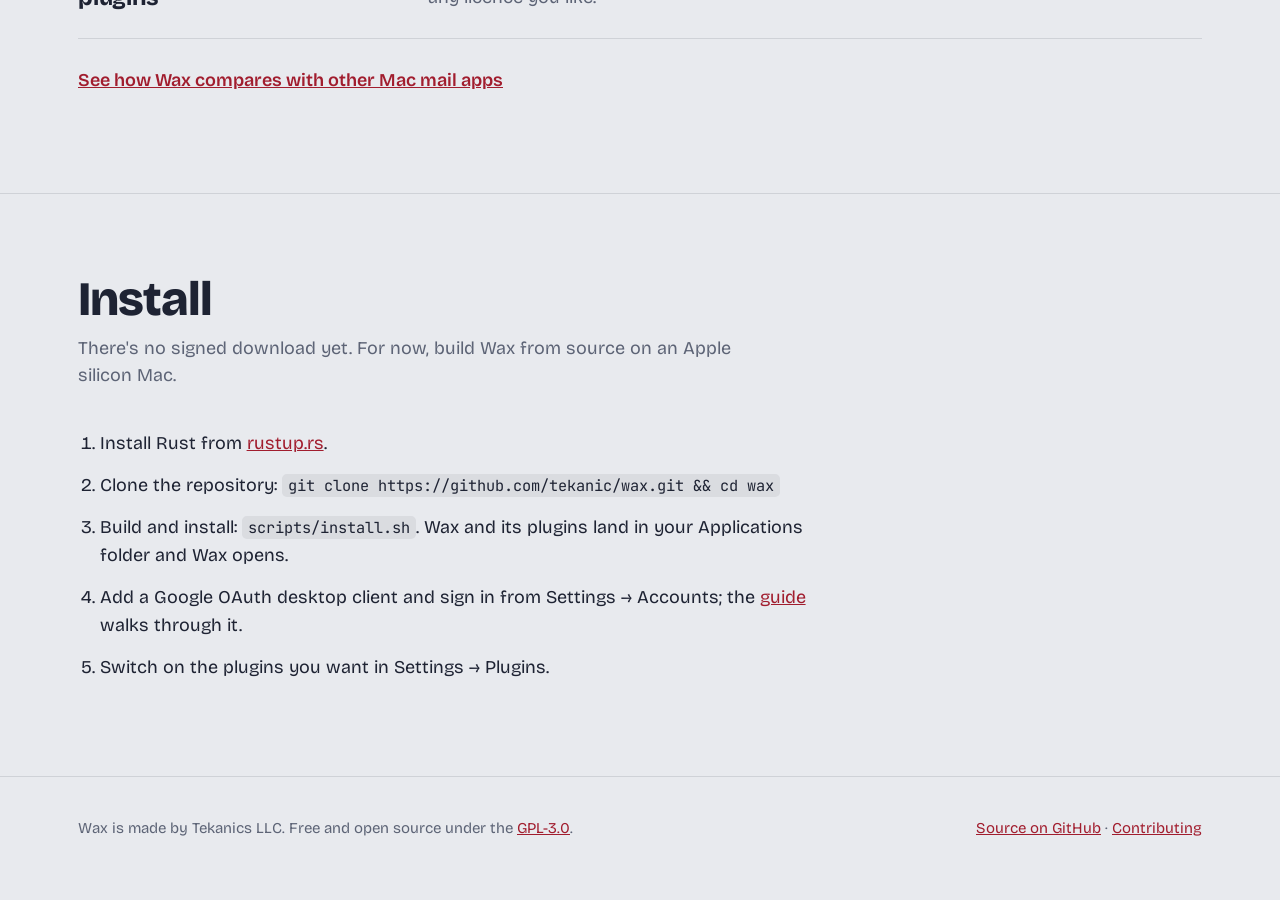
==== commit 63fd98a0: "Spam filter and spelling plugins; plugin interface v0.6 Spam filter (plugins/spam) learns from mail " ====
--- a/docs/index.html
+++ b/docs/index.html
@@ -47,10 +47,10 @@
         <div class="says">
           <h3>Write in Markdown</h3>
           <p>Bold, lists, links, quotes and real tables, from the toolbar or the keys you already know. Paste a range from Excel, Numbers or Google Sheets and it becomes a table; <kbd>tab</kbd> lines the columns up and numbers align right.</p>
-          <p>Wax sends clean HTML, with your Markdown as the plain-text copy, so the message reads well in any mail app. Every send waits eight seconds in case you want it back.</p>
+          <p>The spelling plugin points out typos and slips as you go, with the fix one click away. Wax sends clean HTML, with your Markdown as the plain-text copy, and every send waits eight seconds in case you want it back.</p>
           <p class="key"><kbd>⌘</kbd><kbd>B</kbd> bold · <kbd>⌘</kbd><kbd>K</kbd> link · <kbd>⌘</kbd><kbd>⏎</kbd> send</p>
         </div>
-        <figure class="shot"><img src="shots/compose.webp" width="2200" height="1424" loading="lazy" alt="A new message written in Markdown: a table of print items with aligned columns, a note, a numbered list and a link, with the Blocks panel beside it and the Work signature under it."></figure>
+        <figure class="shot"><img src="shots/compose.webp" width="2200" height="1424" loading="lazy" alt="A new message written in Markdown: a table of print items with aligned columns, a note, a numbered list and a link, with the Blocks panel beside it, a spelling fix (neds to needs) under it, and the Work signature."></figure>
       </div>
       <div class="stop">
         <div class="says">
@@ -113,7 +113,7 @@
           <p>Each plugin says what it needs in plain words and gets nothing until you switch it on. They run sandboxed with no files or network.</p>
           <p><a href="plugins/">Write your own</a></p>
         </div>
-        <figure class="shot"><img src="shots/plugins.webp" width="2200" height="1424" loading="lazy" alt="Settings, Plugins: Filter rules, Phishing warnings, Screener, Snooze and follow-up and Sweep, each listing what it asks for, with On and Off switches."></figure>
+        <figure class="shot"><img src="shots/plugins.webp" width="2200" height="1424" loading="lazy" alt="Settings, Plugins: Filter rules, Phishing warnings, Screener, Snooze and follow-up, Spam filter, Spelling and grammar and Sweep, each listing what it asks for, with On and Off switches."></figure>
       </div>
       <div class="stop">
         <div class="says">
@@ -147,7 +147,7 @@
     <h2 id="keys-h">Hands stay on the keys</h2>
     <p class="intro">A few of the defaults. Change any of them in <code>keymap.toml</code>; the <a href="guide/#keyboard">guide</a> lists them all.</p>
     <ul class="keys">
-      <li><kbd>j</kbd><kbd>k</kbd> move</li><li><kbd>e</kbd> archive</li><li><kbd>#</kbd> delete</li><li><kbd>r</kbd> reply</li><li><kbd>a</kbd> reply all</li><li><kbd>f</kbd> forward</li><li><kbd>l</kbd> label</li><li><kbd>z</kbd> snooze</li><li><kbd>x</kbd> select</li><li><kbd>s</kbd> star</li><li><kbd>g</kbd> <kbd>i</kbd> go to Inbox</li><li><kbd>g</kbd> <kbd>w</kbd> the Sweep</li><li><kbd>/</kbd> search</li>
+      <li><kbd>j</kbd><kbd>k</kbd> move</li><li><kbd>e</kbd> archive</li><li><kbd>#</kbd> delete</li><li><kbd>!</kbd> report spam</li><li><kbd>r</kbd> reply</li><li><kbd>a</kbd> reply all</li><li><kbd>f</kbd> forward</li><li><kbd>l</kbd> label</li><li><kbd>z</kbd> snooze</li><li><kbd>x</kbd> select</li><li><kbd>s</kbd> star</li><li><kbd>g</kbd> <kbd>i</kbd> go to Inbox</li><li><kbd>g</kbd> <kbd>w</kbd> the Sweep</li><li><kbd>/</kbd> search</li>
     </ul>
   </div>
 </section>
@@ -162,9 +162,11 @@
         <li><strong>Screener</strong><span>A first email from someone new waits in the Lobby until you let them in.</span></li>
         <li><strong>Snooze</strong><span>Puts a message away until the day it matters, and reminds you when nobody has replied.</span></li>
         <li><strong>Phishing</strong><span>Flags lookalike senders and links that don't go where they say, with the reasons above the message.</span></li>
+        <li><strong>Spam filter</strong><span>Learns from what you report, block and rescue, then moves the spam that gets past Gmail, saying why.</span></li>
+        <li><strong>Spelling</strong><span>Typos, repeated words and a/an slips, with one-click fixes under the message. Your dictionary is a text file.</span></li>
         <li><strong>Filter rules</strong><span>One line per rule: label, move or star new mail by sender or subject.</span></li>
       </ul>
-      <p class="next">Next: a spam filter that learns from what you move, spelling and grammar while you write, and an MCP server so your AI assistant can search and draft with the access you allow.</p>
+      <p class="next">Next: an MCP server so your AI assistant can search and draft with the access you allow, and AI summaries and a morning brief that run with your own key.</p>
       <p class="more"><a href="plugins/">Read the plugin guide</a></p>
     </div>
     <pre><span class="c"># ~/.config/wax/plugins/snooze/config.toml</span>
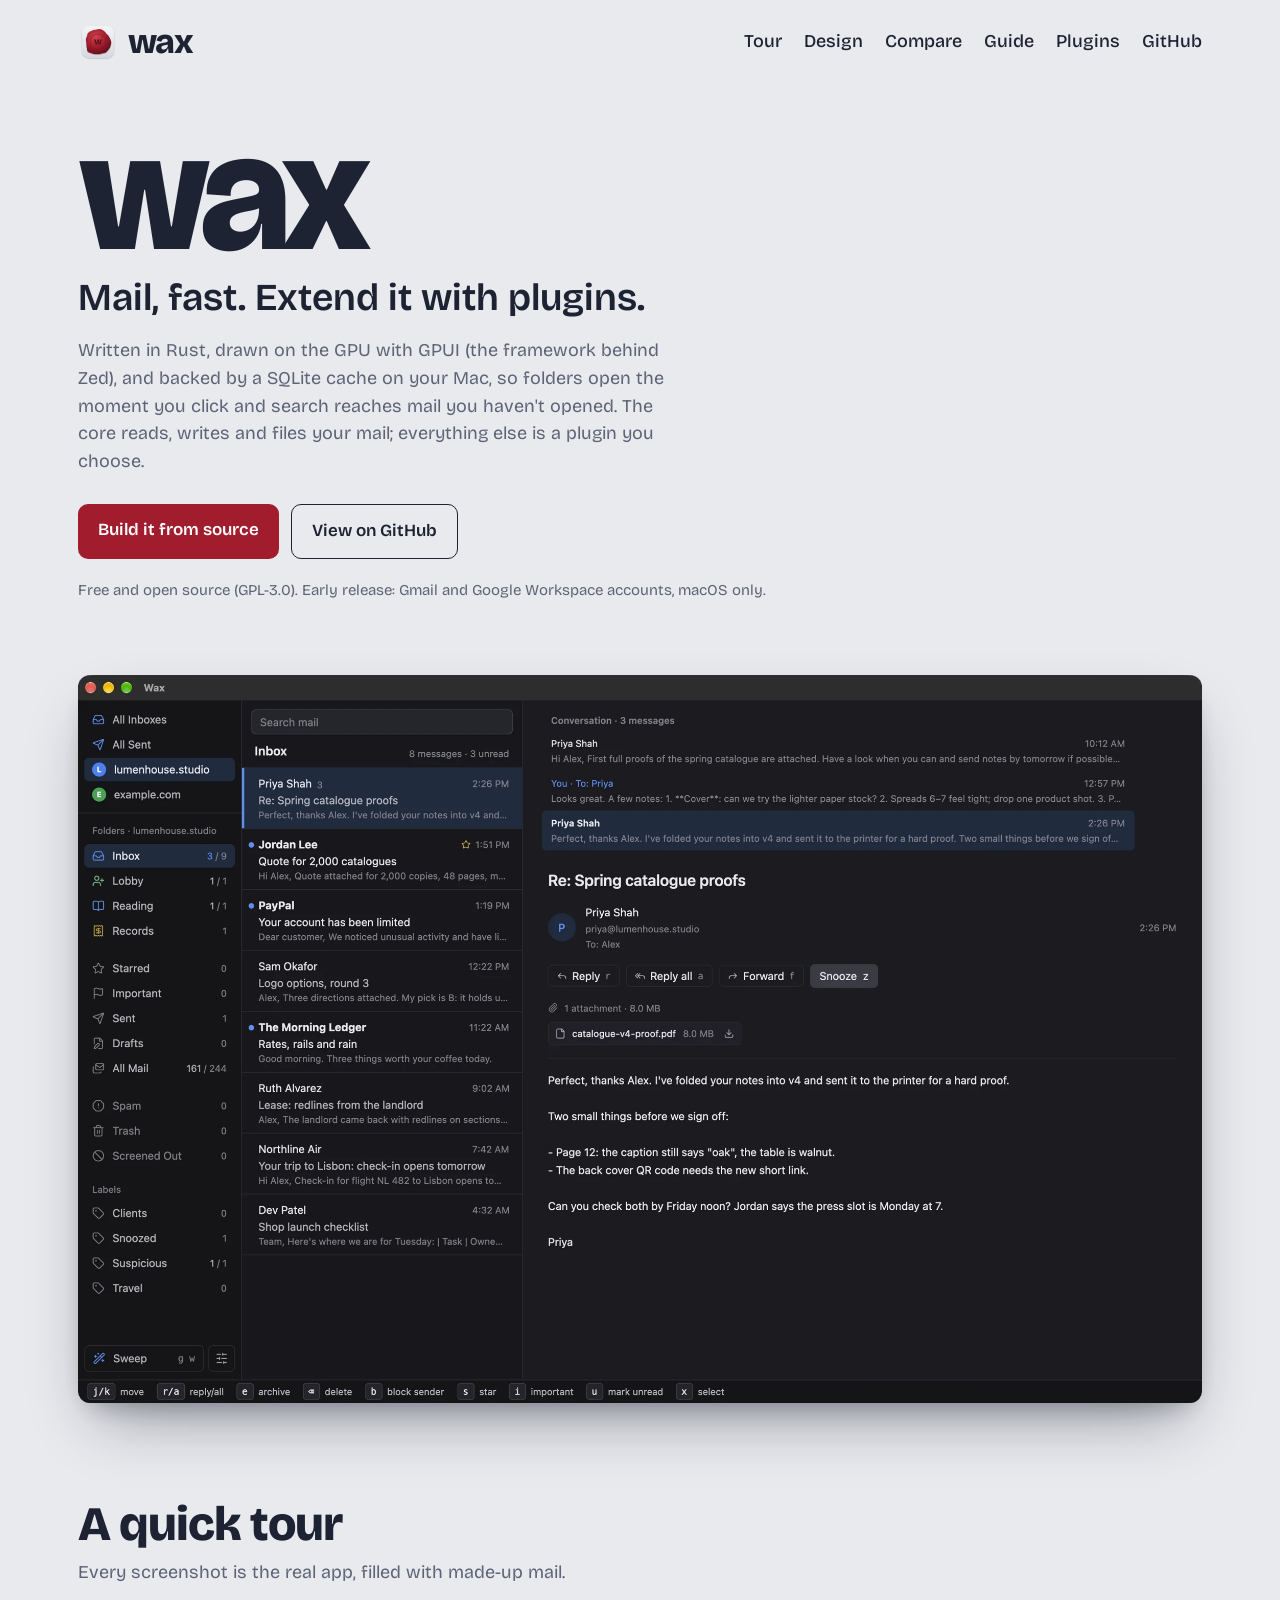
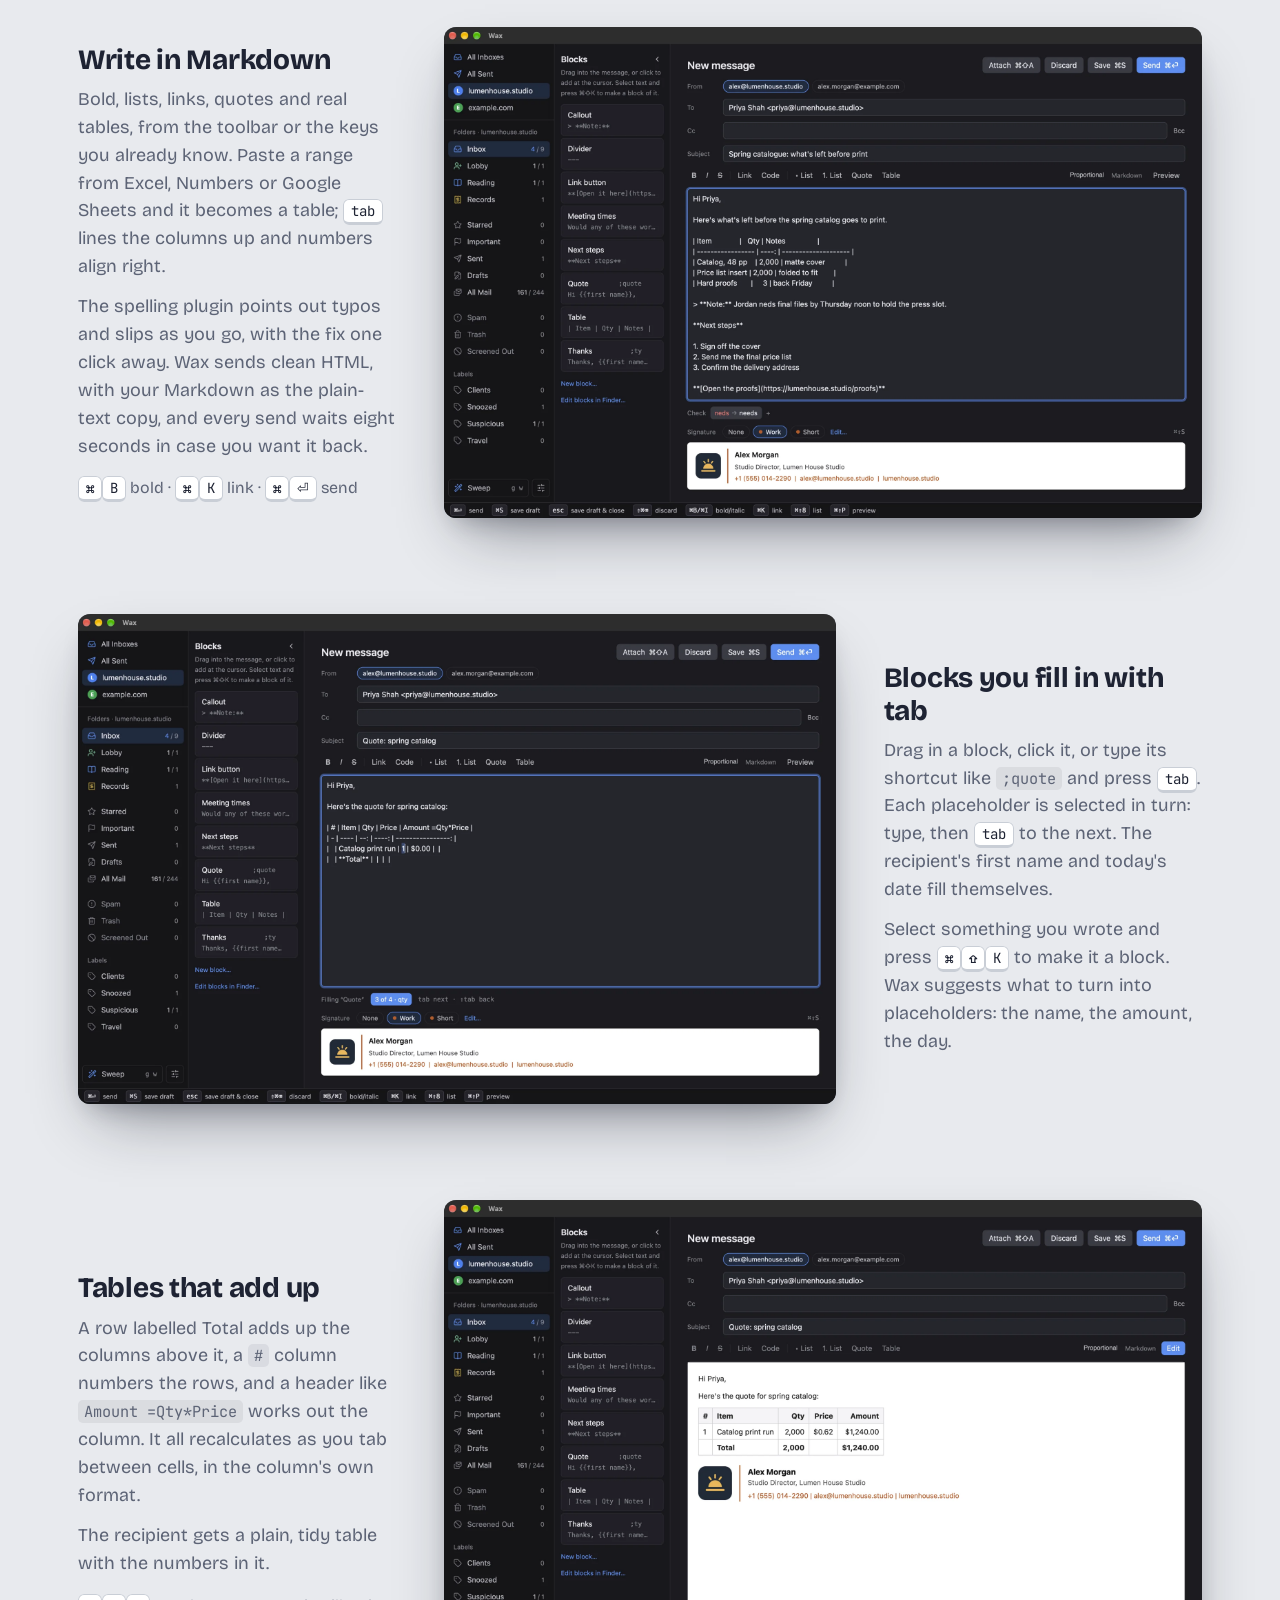
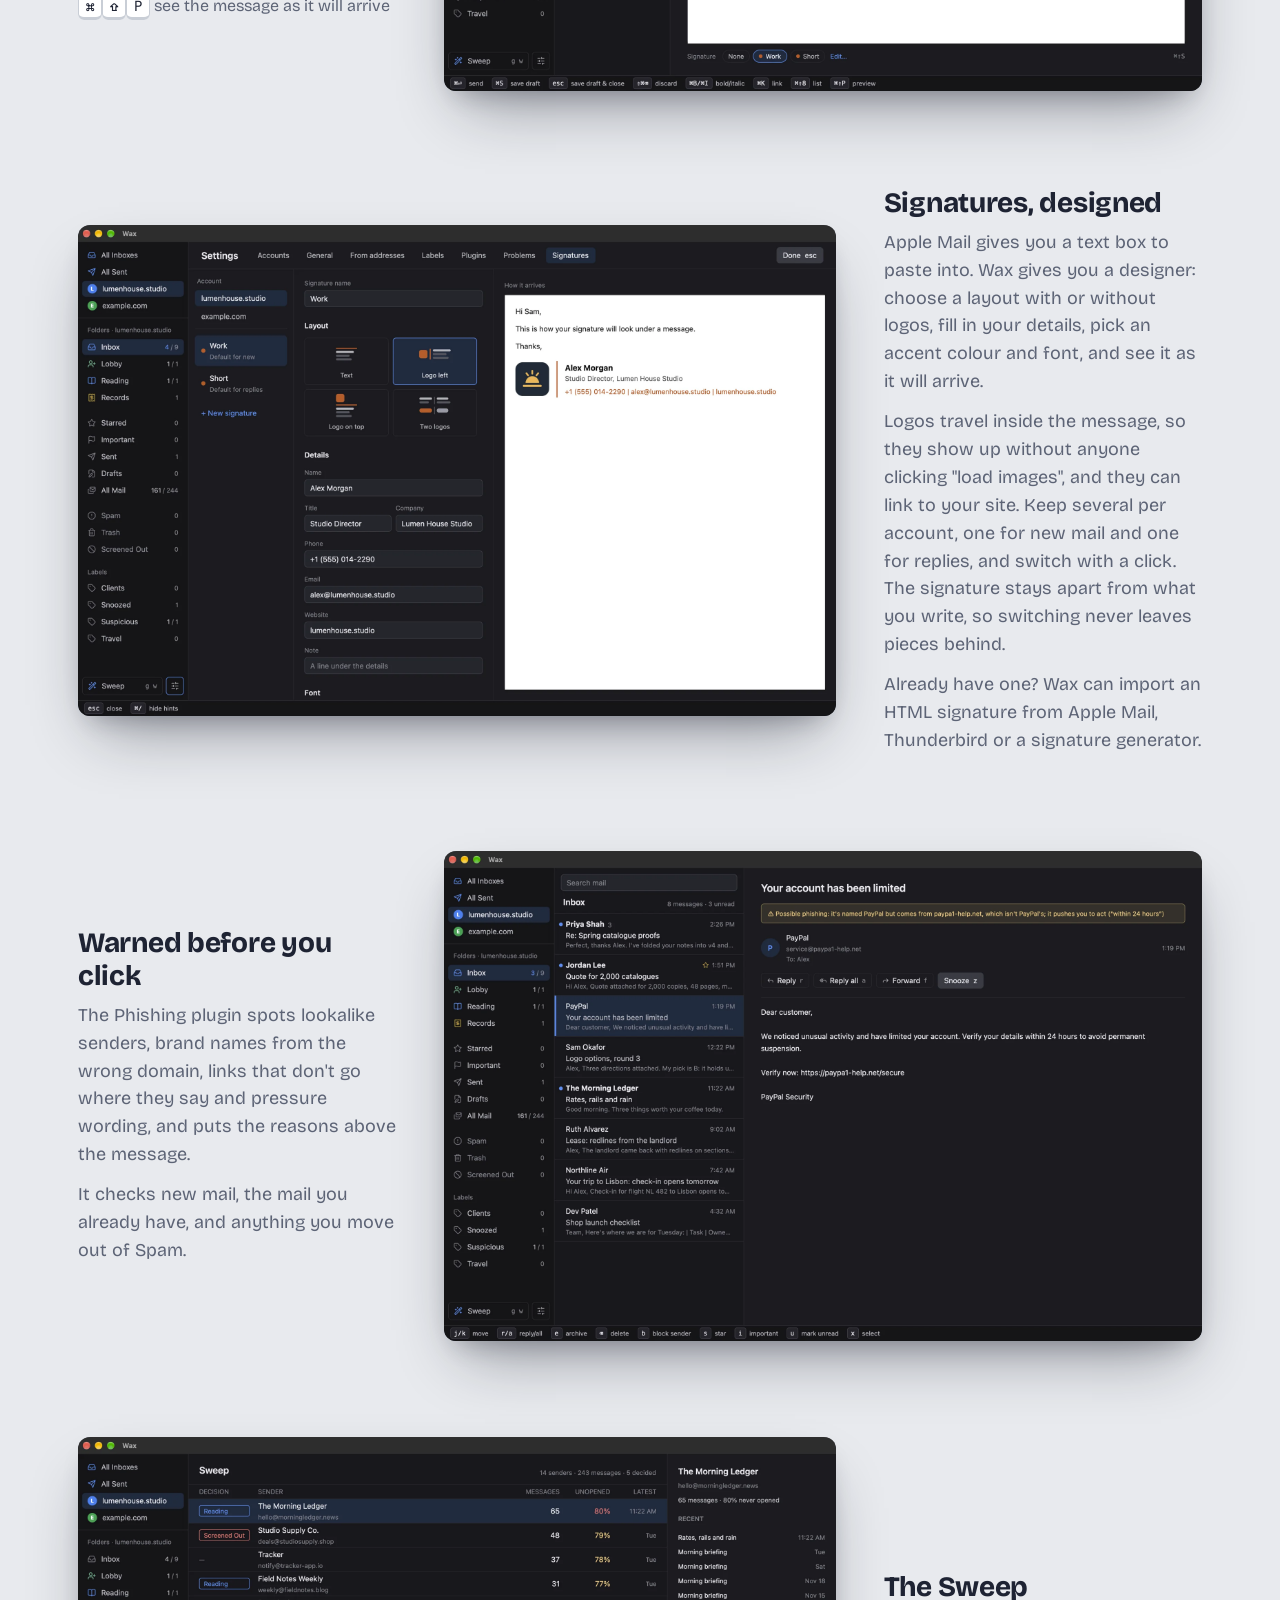
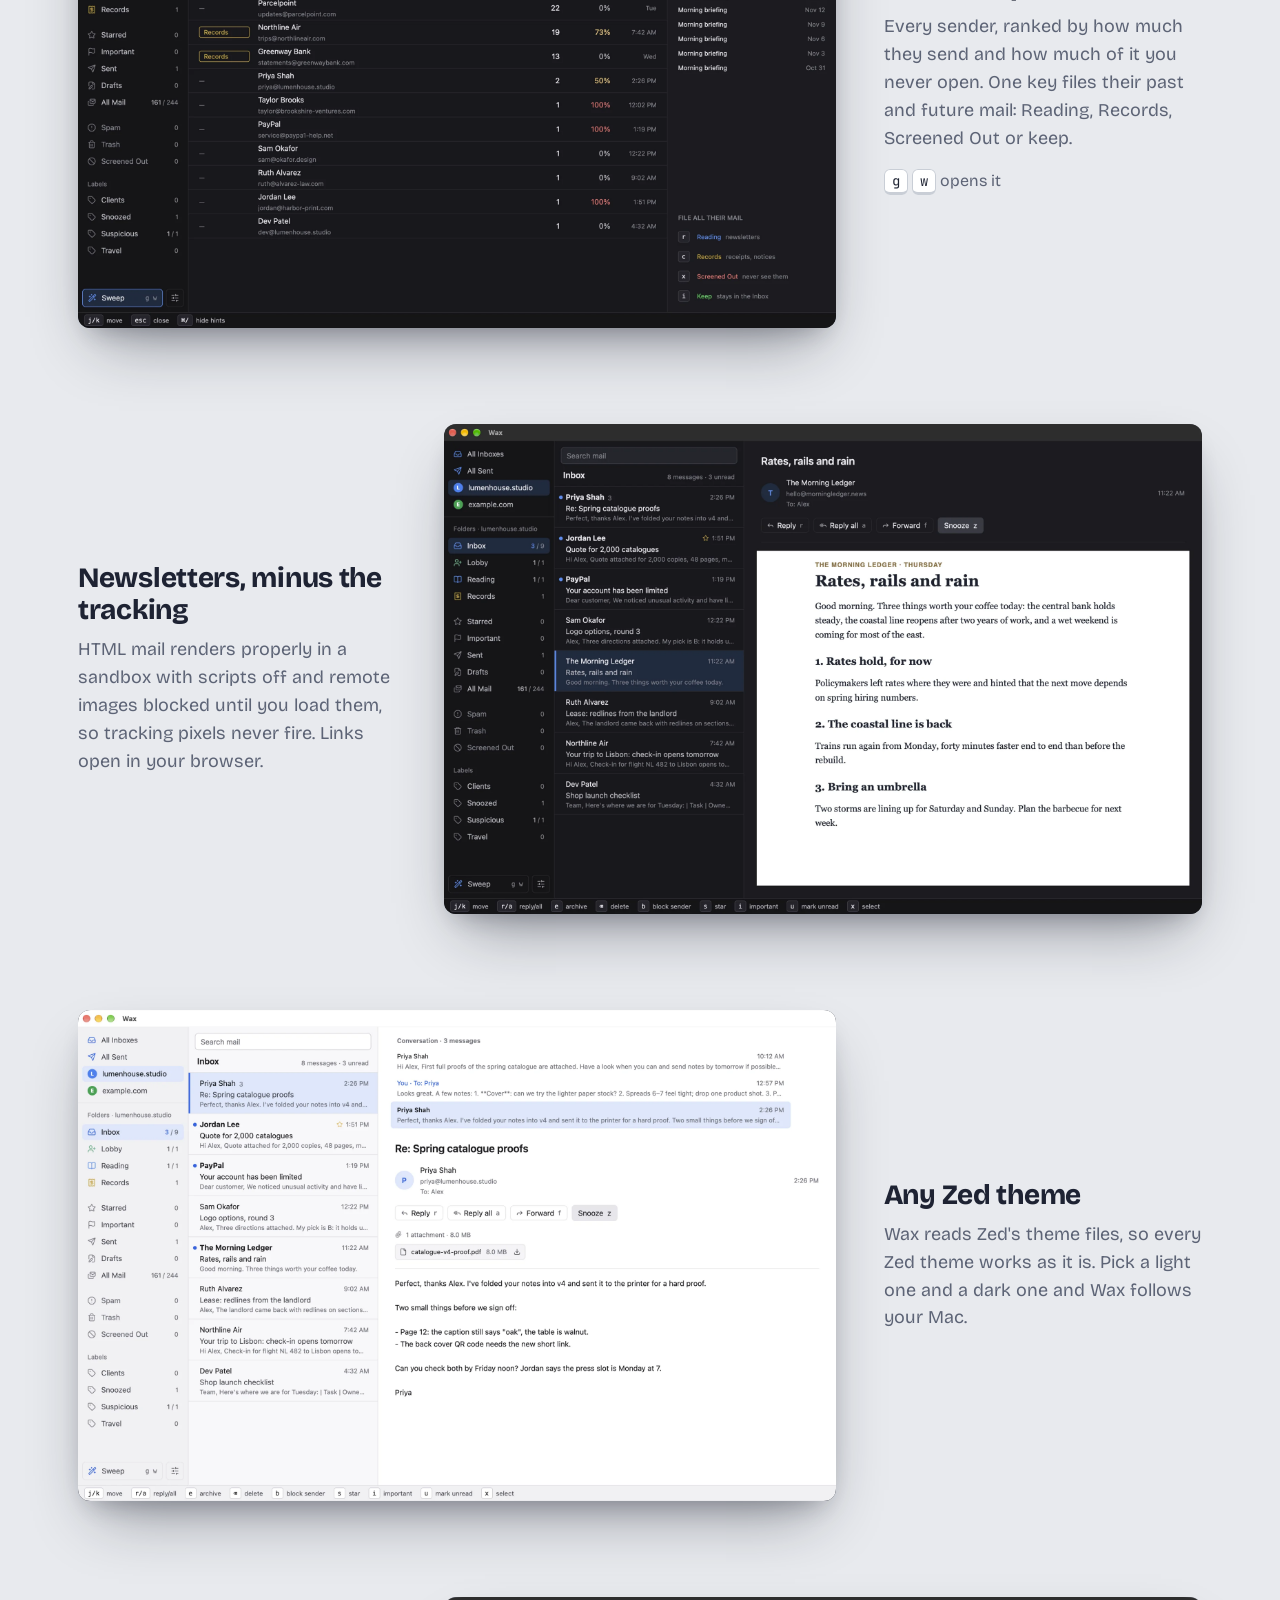
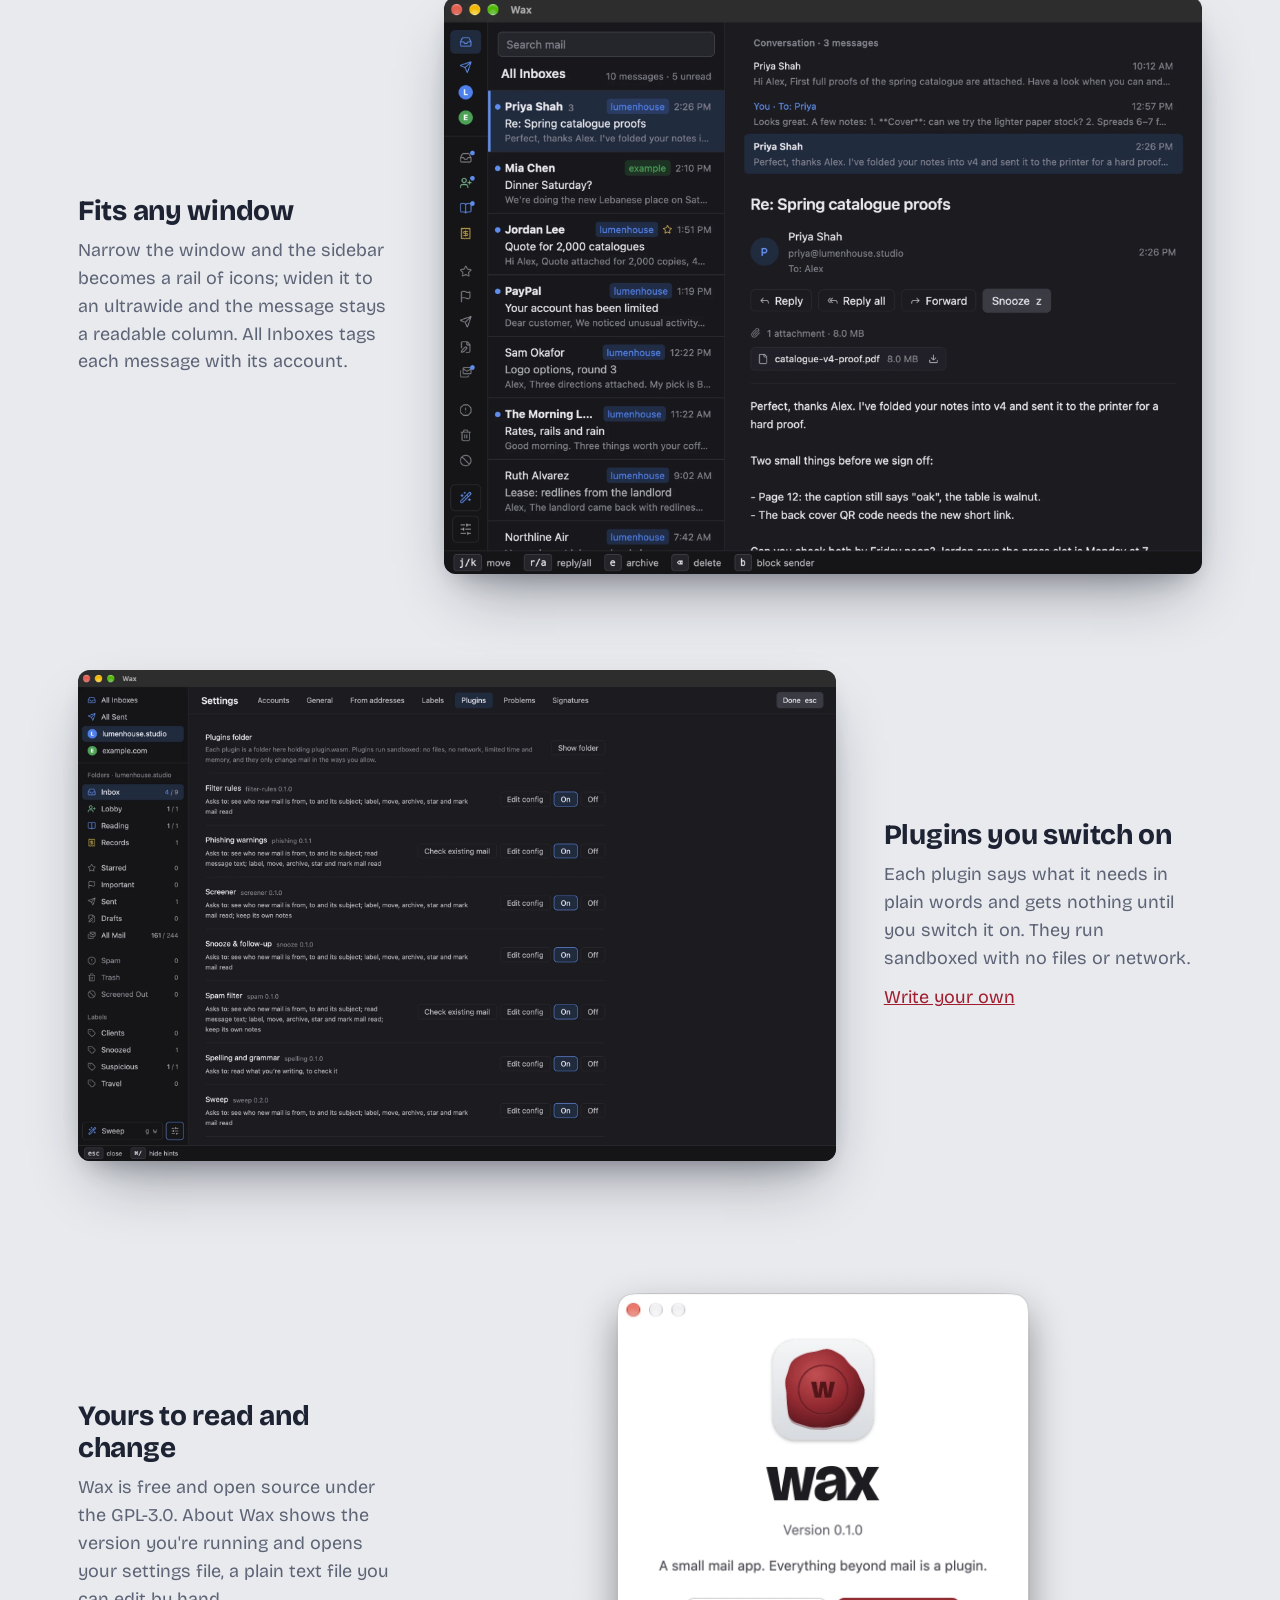
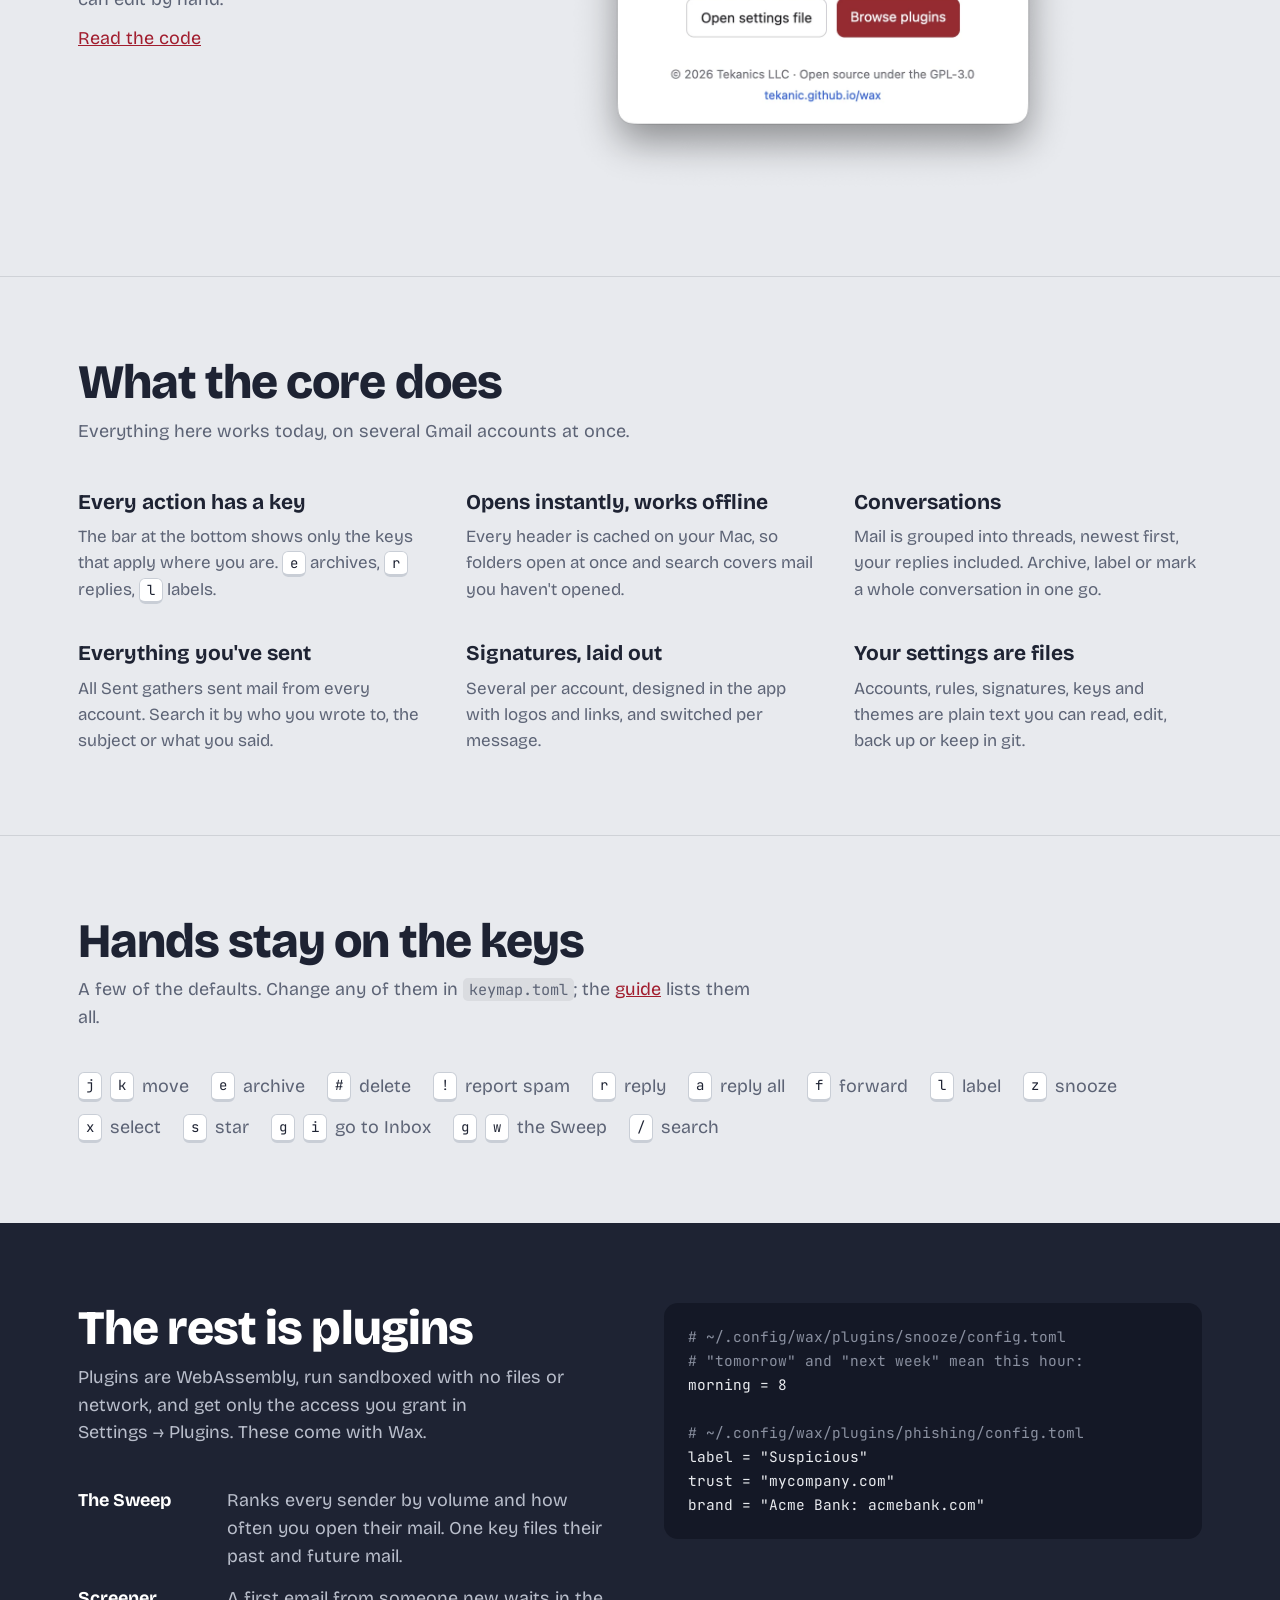
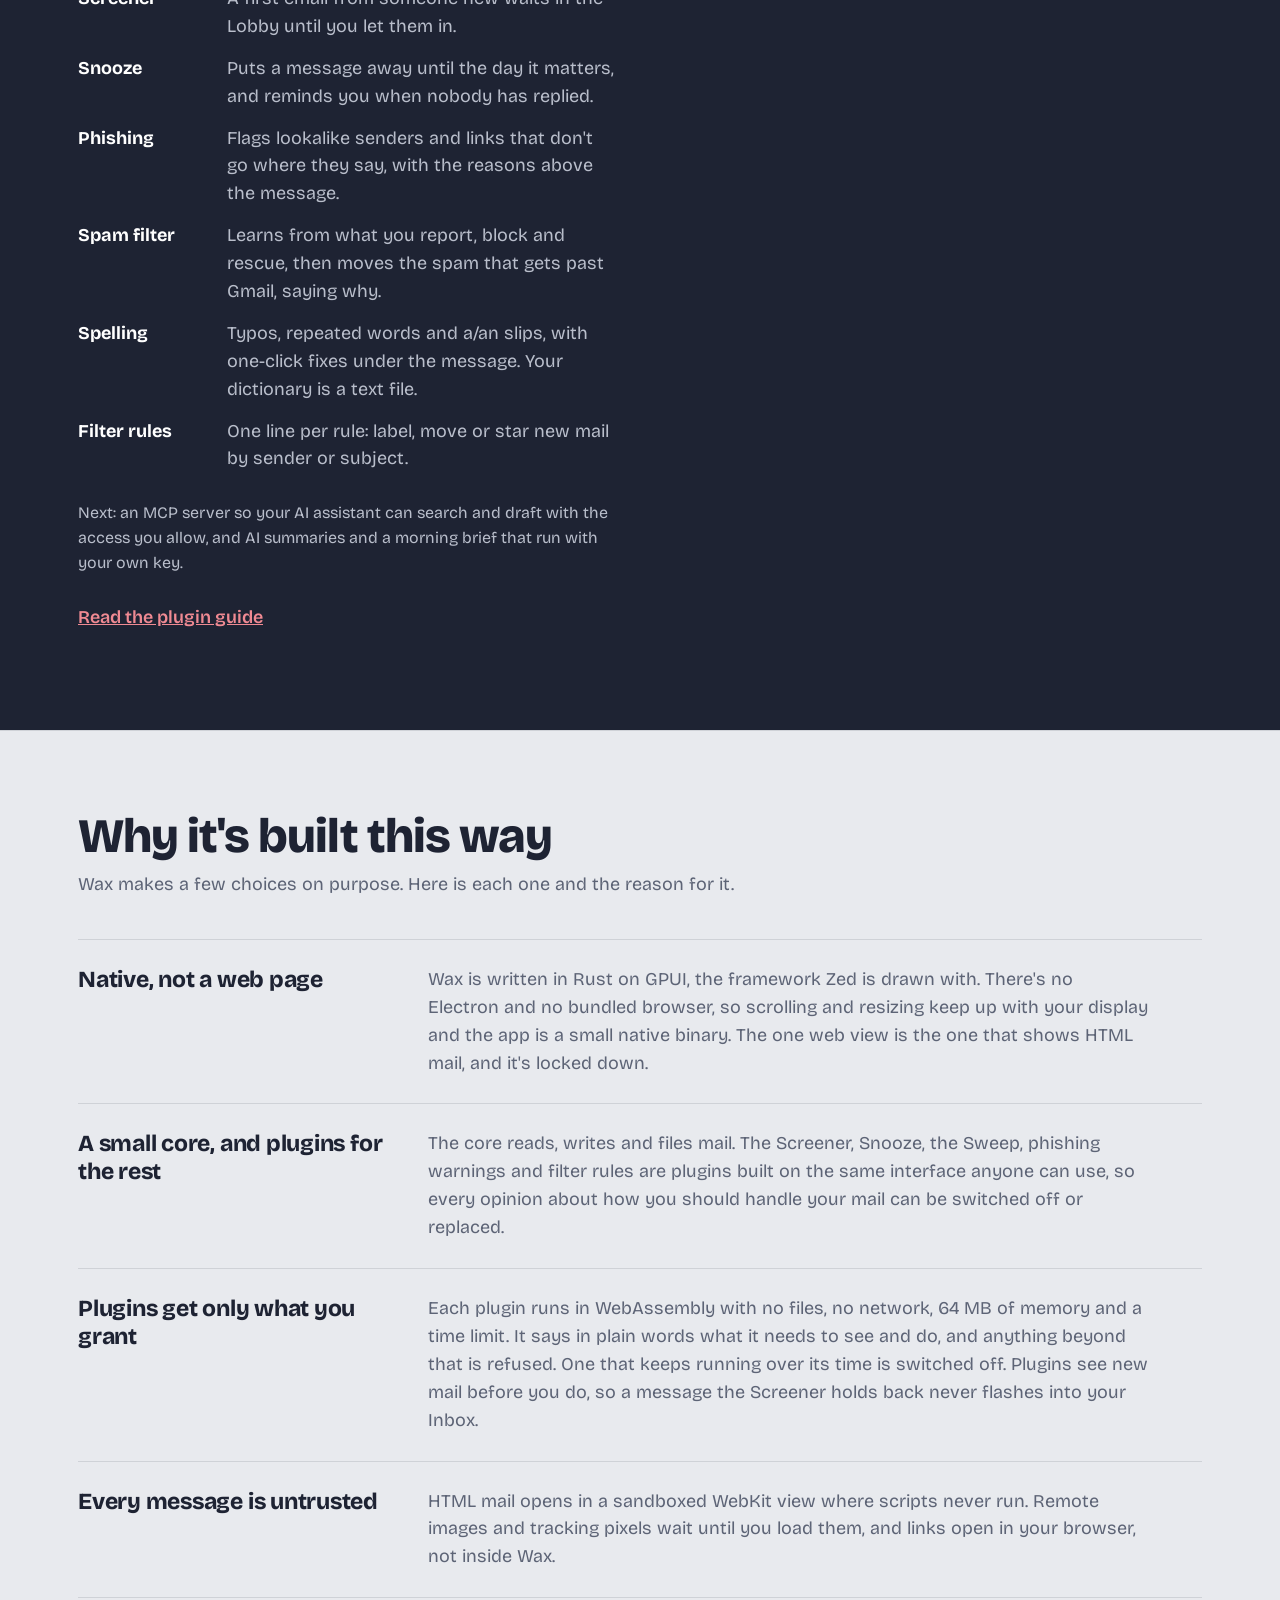
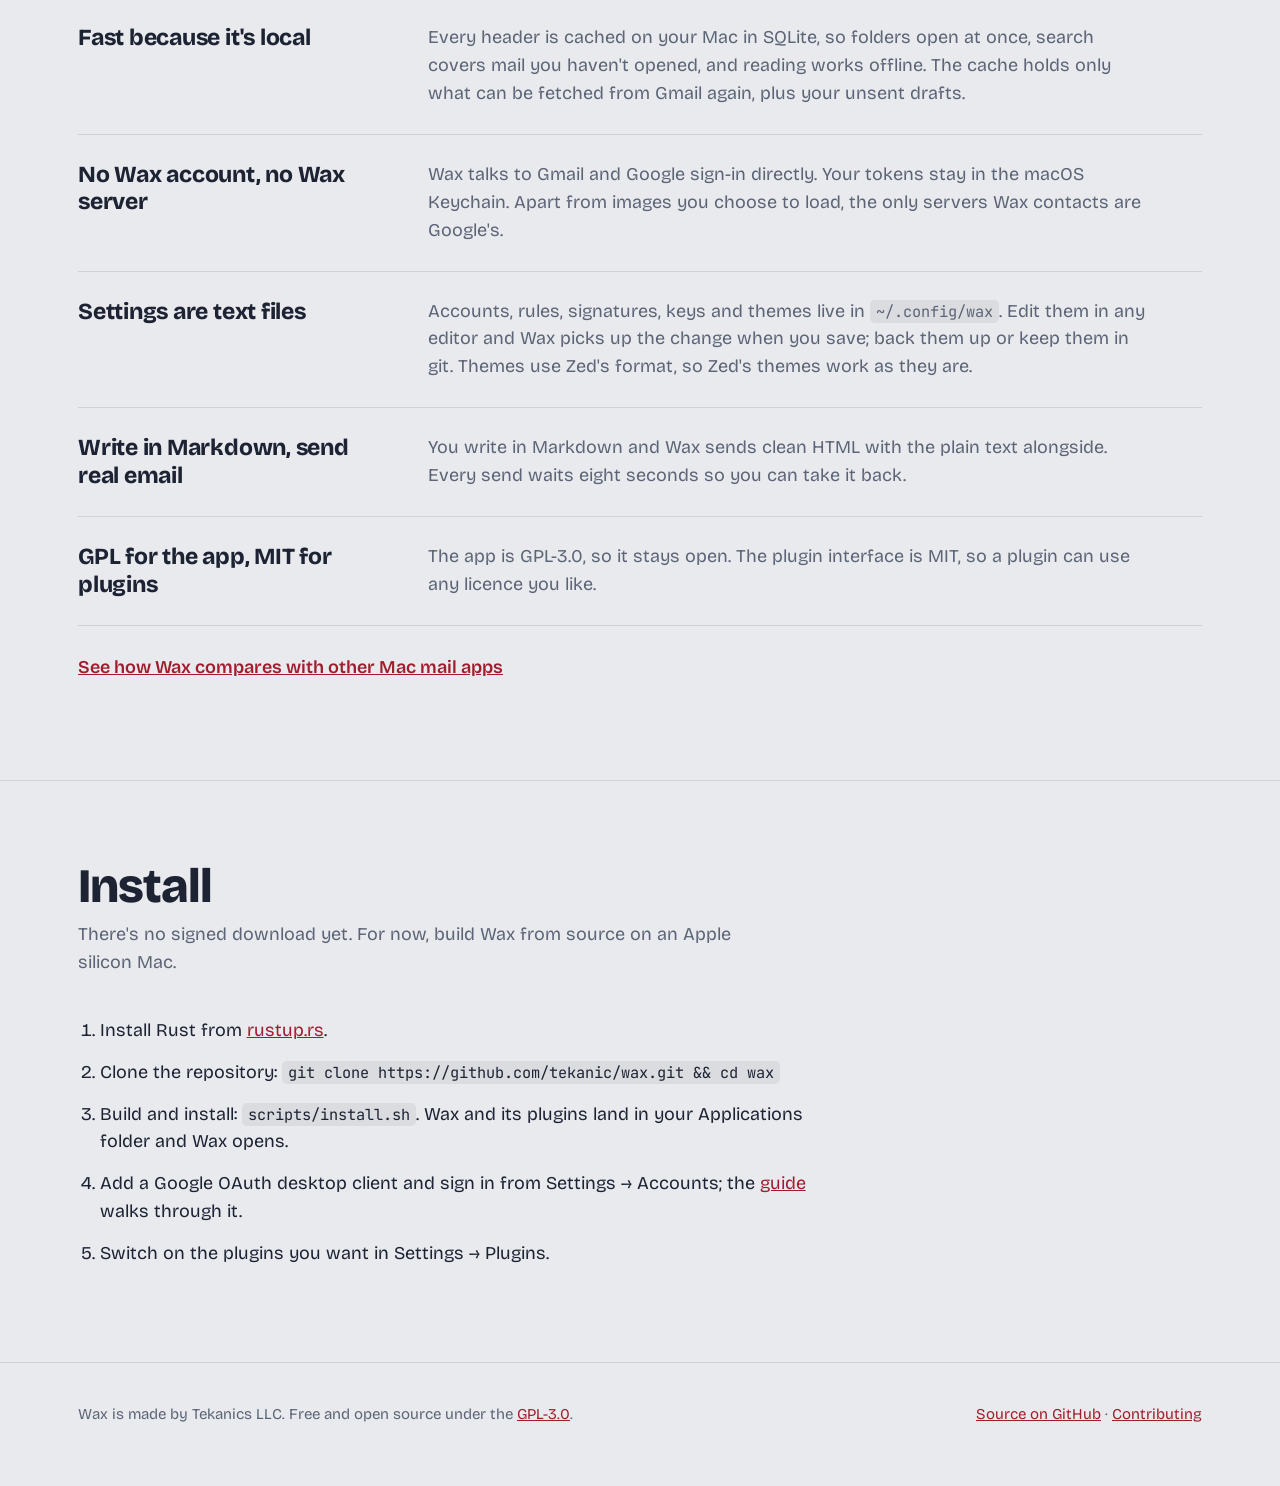
==== commit f2598dc8: "Blocks with placeholders, a block editor, and tables that add up Placeholders: {{name}} and {{name:d" ====
--- a/docs/index.html
+++ b/docs/index.html
@@ -54,12 +54,20 @@
       </div>
       <div class="stop">
         <div class="says">
-          <h3>Blocks for what you write every week</h3>
-          <p>A table, a callout, a link button, next steps, meeting times: drag a block into the message or click it to add it where you're typing.</p>
-          <p>Each block is a Markdown file in <code>~/.config/wax/blocks</code>, so you make your own in any editor. <code>{{cursor}}</code> marks where you start typing.</p>
+          <h3>Blocks you fill in with tab</h3>
+          <p>Drag in a block, click it, or type its shortcut like <code>;quote</code> and press <kbd>tab</kbd>. Each placeholder is selected in turn: type, then <kbd>tab</kbd> to the next. The recipient's first name and today's date fill themselves.</p>
+          <p>Select something you wrote and press <kbd>⌘</kbd><kbd>⇧</kbd><kbd>K</kbd> to make it a block. Wax suggests what to turn into placeholders: the name, the amount, the day.</p>
+        </div>
+        <figure class="shot"><img src="shots/fill.webp" width="2200" height="1424" loading="lazy" alt="The Quote block being filled in: the project and item are typed, the quantity is selected, and the bar under the message says Filling Quote, 3 of 4, qty, tab next."></figure>
+      </div>
+      <div class="stop">
+        <div class="says">
+          <h3>Tables that add up</h3>
+          <p>A row labelled Total adds up the columns above it, a <code>#</code> column numbers the rows, and a header like <code>Amount =Qty*Price</code> works out the column. It all recalculates as you tab between cells, in the column's own format.</p>
+          <p>The recipient gets a plain, tidy table with the numbers in it.</p>
           <p class="key"><kbd>⌘</kbd><kbd>⇧</kbd><kbd>P</kbd> see the message as it will arrive</p>
         </div>
-        <figure class="shot"><img src="shots/preview.webp" width="2200" height="1424" loading="lazy" alt="The same message in preview: a bordered table, the note set off as a callout, the numbered list, a link and the signature with its logo, as the recipient will see it."></figure>
+        <figure class="shot"><img src="shots/tables.webp" width="2200" height="1424" loading="lazy" alt="The finished quote in preview: a table numbered 1, Catalog print run, 2,000 at $0.62, Amount $1,240.00, and a bold Total row of 2,000 and $1,240.00, above the signature."></figure>
       </div>
       <div class="stop">
         <div class="says">
